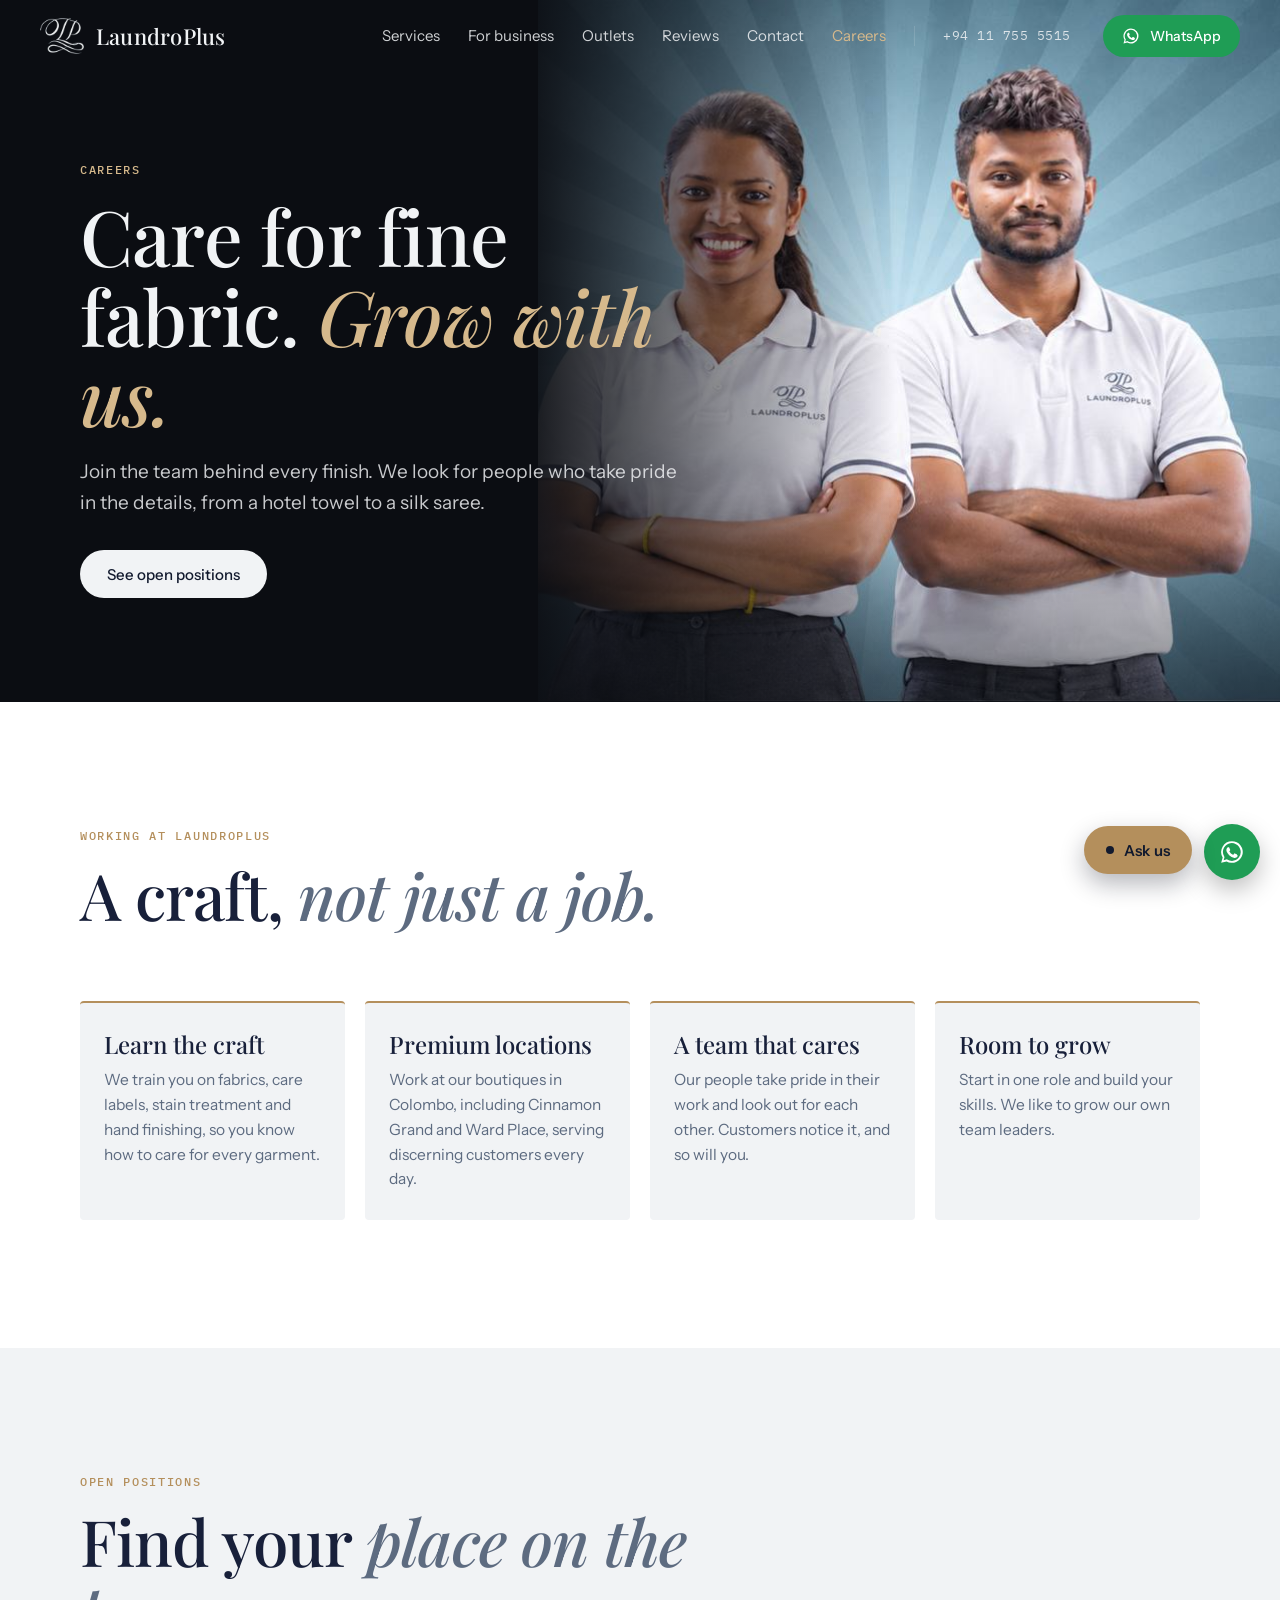
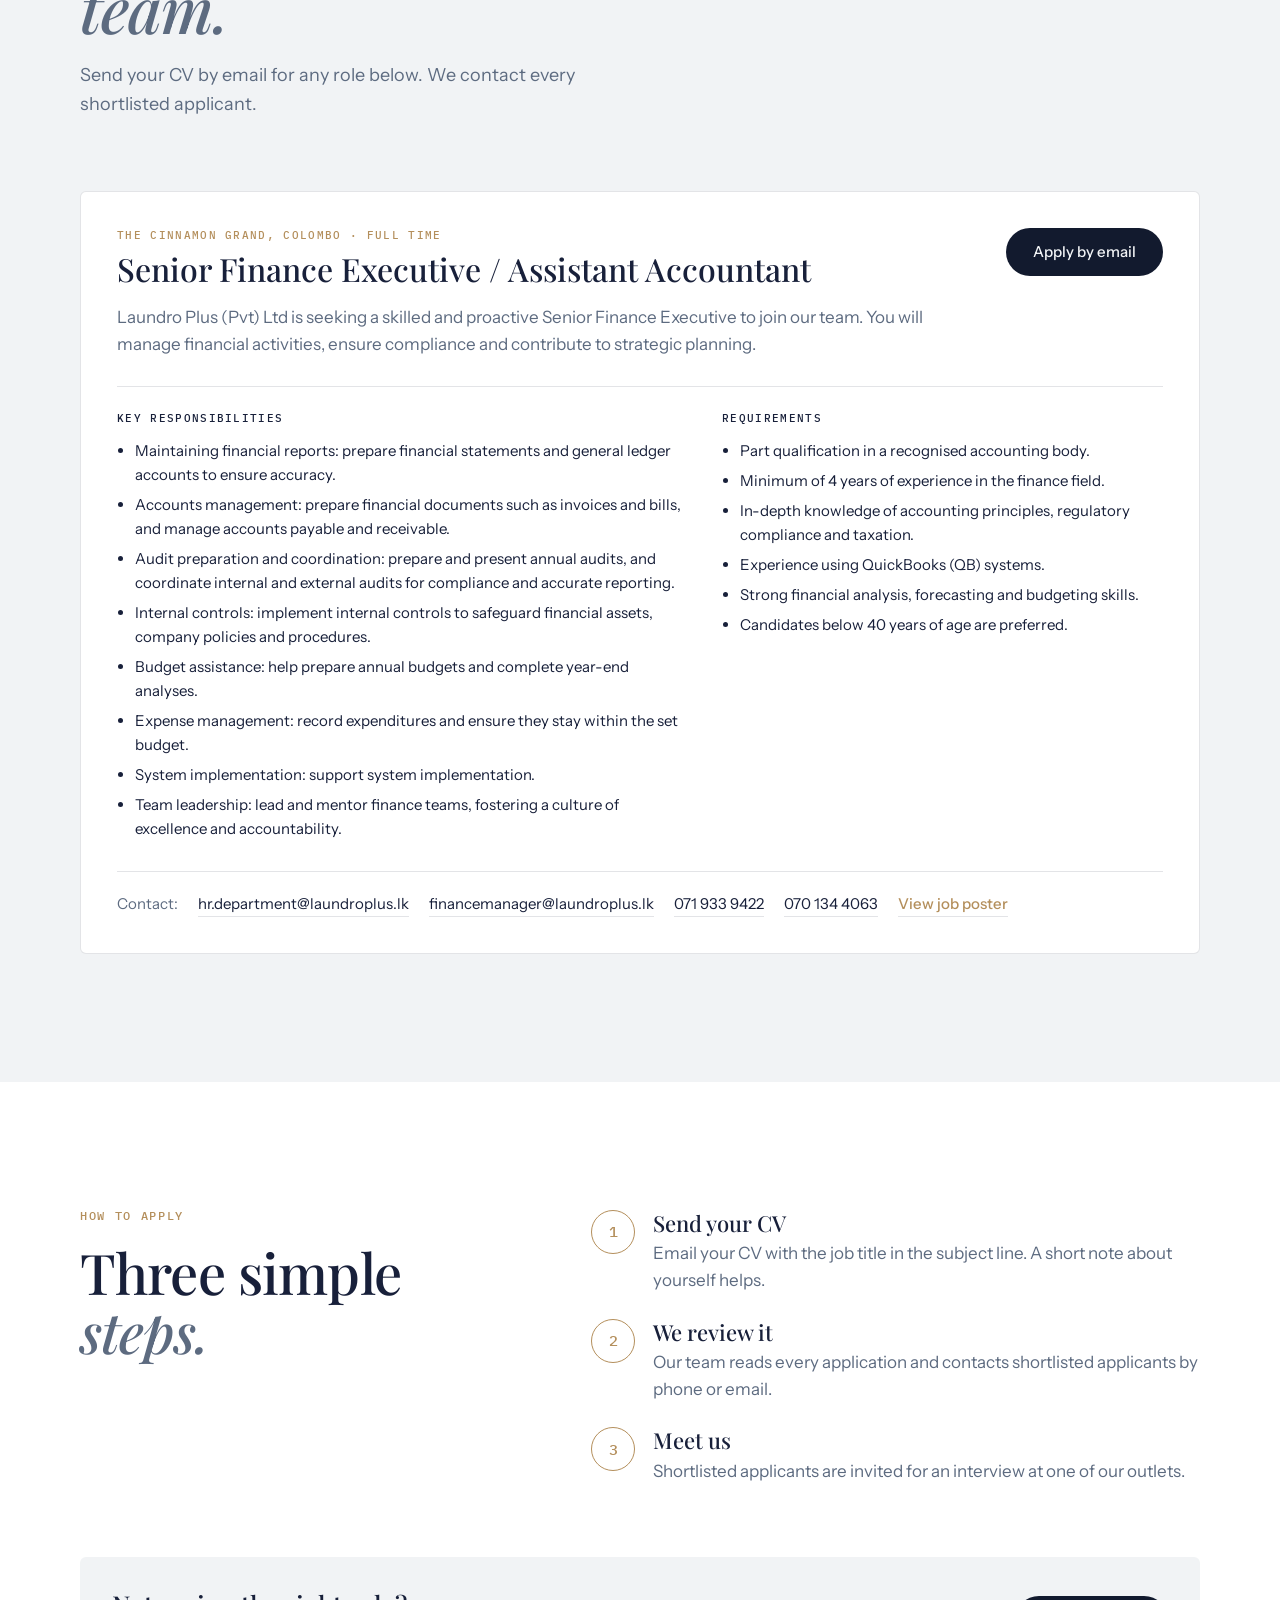
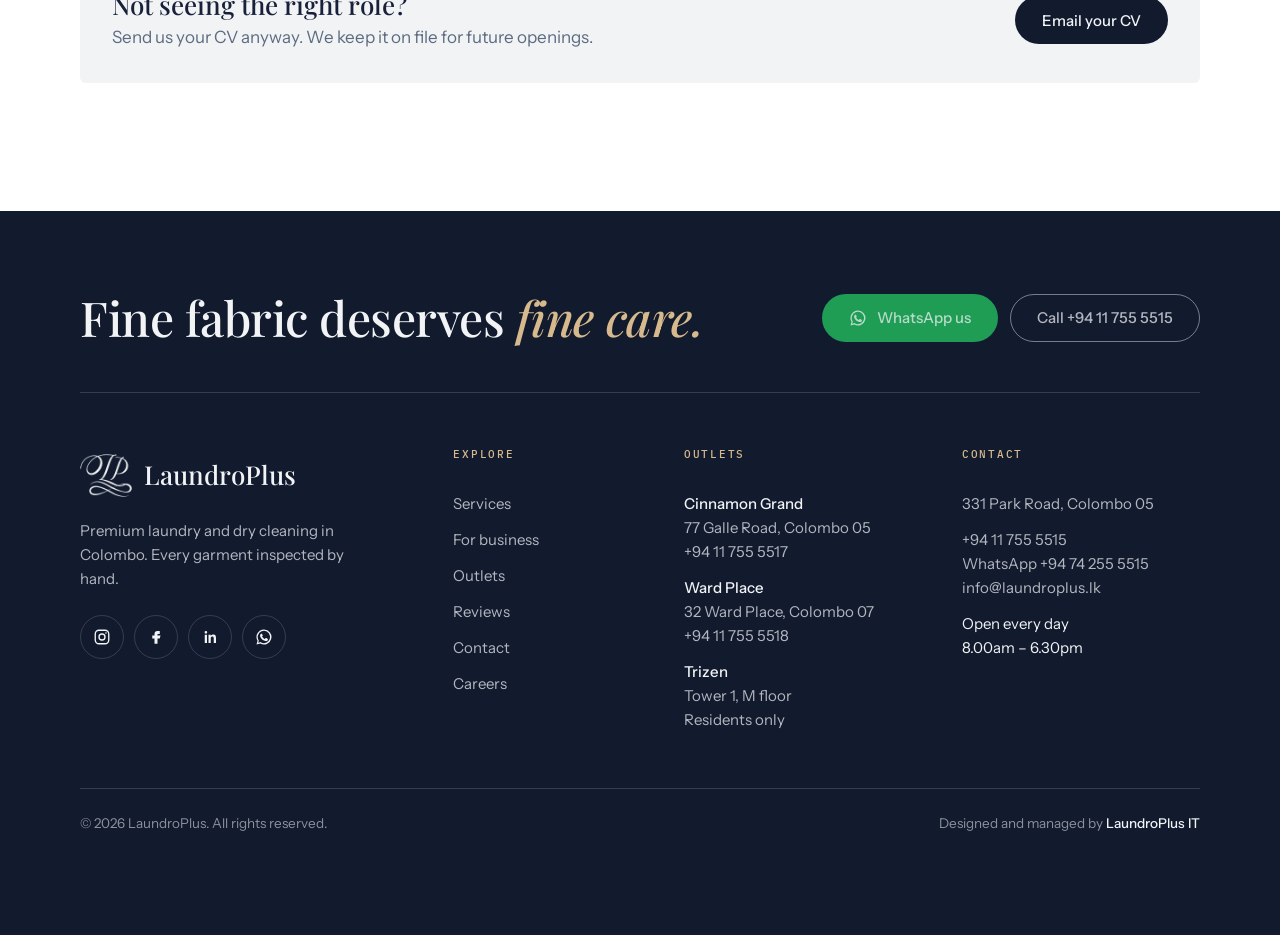
==== careers.html @ 7666abd3 "Note that urgent pressing is handed over at Cinnamon Grand Co-Authored-By: Claude Opus 5.5 <noreply@" ====
<!doctype html>
<html lang="en">
<head>
<meta charset="utf-8">
<meta name="viewport" content="width=device-width, initial-scale=1">
<title>Careers | LaundroPlus Colombo</title>
<meta name="description" content="Work with LaundroPlus, a premium laundry and dry cleaning boutique in Colombo. See open positions and send your CV.">
<meta property="og:title" content="Careers at LaundroPlus">
<meta property="og:description" content="Join the team behind every finish. Open positions at LaundroPlus outlets in Colombo.">
<meta property="og:image" content="img/hero-lion.jpg">
<meta name="theme-color" content="#121a2e">
<link rel="icon" type="image/png" href="img/favicon.png">
<link rel="preconnect" href="https://fonts.googleapis.com">
<link rel="preconnect" href="https://fonts.gstatic.com" crossorigin>
<link href="https://fonts.googleapis.com/css2?family=Playfair+Display:ital,wght@0,400..700;1,400..600&family=Instrument+Sans:wght@400;500;600&family=IBM+Plex+Mono:wght@400;500&display=swap" rel="stylesheet">
<link rel="stylesheet" href="styles.css?v=202610191005">
<script>
  // Set motion flags before first paint so nothing flashes
  (function () {
    var d = document.documentElement;
    var reduce = window.matchMedia('(prefers-reduced-motion: reduce)').matches;
    if (reduce) return;
    d.classList.add('motion');
  })();
</script>
</head>
<body>

<!-- Care-symbol sprite: the visual language of the whole site -->
<svg width="0" height="0" style="position:absolute" aria-hidden="true">
  <defs>
    <symbol id="ic-wash" viewBox="0 0 48 48"><path d="M5 15c4.5-4 9-4 13.5 0s9 4 13.5 0 7.5-4 11 -1" fill="none" pathLength="1"/><path d="M5 15l4.5 23h29L43 14" fill="none" pathLength="1"/></symbol>
    <symbol id="ic-dry" viewBox="0 0 48 48"><circle cx="24" cy="24" r="17" fill="none" pathLength="1"/><text x="24" y="31" text-anchor="middle" font-family="Instrument Sans, sans-serif" font-size="20" font-weight="500" fill="currentColor" stroke="none">P</text></symbol>
    <symbol id="ic-iron" viewBox="0 0 48 48"><path d="M5 35h38c0-10-6-16-17-16H15" fill="none" pathLength="1"/><path d="M15 19c0-4 2-6 6-6h12" fill="none" pathLength="1"/><circle cx="18" cy="28" r="1.6" fill="currentColor" stroke="none"/><circle cx="25" cy="28" r="1.6" fill="currentColor" stroke="none"/><circle cx="32" cy="28" r="1.6" fill="currentColor" stroke="none"/></symbol>
    <symbol id="ic-stain" viewBox="0 0 48 48"><path d="M24 7l19 32H5z" fill="none" pathLength="1"/><path d="M19 32l10-14M25 32l6-9" fill="none" pathLength="1"/></symbol>
    <symbol id="ic-express" viewBox="0 0 48 48"><path d="M5 15c4.5-4 9-4 13.5 0s9 4 13.5 0 7.5-4 11 -1" fill="none" pathLength="1"/><path d="M5 15l4.5 23h29L43 14" fill="none" pathLength="1"/><text x="24" y="33" text-anchor="middle" font-family="IBM Plex Mono, monospace" font-size="11" font-weight="500" fill="currentColor" stroke="none">3H</text></symbol>
    <symbol id="ic-urgent" viewBox="0 0 48 48"><path d="M5 35h38c0-10-6-16-17-16H15" fill="none" pathLength="1"/><path d="M15 19c0-4 2-6 6-6h12" fill="none" pathLength="1"/><path d="M27 23v6" fill="none" pathLength="1"/><circle cx="27" cy="32" r="0.6" fill="none" pathLength="1"/></symbol>
    <symbol id="ic-inspect" viewBox="0 0 48 48"><circle cx="20" cy="20" r="12" fill="none" pathLength="1"/><path d="M29 29l12 12" fill="none" pathLength="1"/><path d="M13 17h14M13 22h14M17 12v16M23 12v16" fill="none" pathLength="1" stroke-width="1" opacity=".55"/></symbol>
    <symbol id="ic-hanger" viewBox="0 0 48 48"><path d="M21 12a3.5 3.5 0 1 1 3.5 3.5V19" fill="none" pathLength="1"/><path d="M24.5 19L6 33h37z" fill="none" pathLength="1"/></symbol>
    <symbol id="ic-wa" viewBox="0 0 24 24"><path fill="currentColor" stroke="none" d="M12 2a10 10 0 0 0-8.6 15.1L2 22l5-1.3A10 10 0 1 0 12 2zm0 18.2c-1.6 0-3.1-.4-4.4-1.2l-.3-.2-3 .8.8-2.9-.2-.3A8.2 8.2 0 1 1 12 20.2zm4.5-6.1c-.2-.1-1.5-.7-1.7-.8-.2-.1-.4-.1-.6.1l-.8 1c-.1.2-.3.2-.5.1a6.7 6.7 0 0 1-3.3-2.9c-.3-.4.3-.4.7-1.3.1-.2 0-.3 0-.4l-.8-1.8c-.2-.5-.4-.4-.6-.4h-.5c-.2 0-.4.1-.7.3-.2.3-.9.9-.9 2.2s.9 2.5 1 2.7c.1.2 1.8 2.8 4.4 3.9 1.6.7 2.3.8 3.1.6.5-.1 1.5-.6 1.7-1.2.2-.6.2-1.1.2-1.2-.1-.1-.3-.2-.5-.3z"/></symbol>
  </defs>
</svg>

<a class="skip" href="#main">Skip to content</a>


<header class="nav" id="top">
  <div class="nav__inner">
    <a class="brand" href="index.html" aria-label="LaundroPlus home">
      <img src="img/logo.png" alt="" width="44" height="44">
      <span>LaundroPlus</span>
    </a>
    <nav class="nav__links" id="menu" aria-label="Main">
      <a href="index.html#services">Services</a>
      <a href="index.html#business">For business</a>
      <a href="index.html#outlets">Outlets</a>
      <a href="index.html#reviews">Reviews</a>
      <a href="index.html#contact">Contact</a>
      <a href="careers.html" aria-current="page">Careers</a>
      <a class="nav__tel" href="tel:+94117555515">+94 11 755 5515</a>
    </nav>
    <a class="btn btn--wa nav__wa" href="https://wa.me/94742555515" target="_blank" rel="noopener">
      <svg width="18" height="18"><use href="#ic-wa"/></svg> WhatsApp
    </a>
    <a class="nav__call" href="tel:+94117555515" aria-label="Call LaundroPlus on +94 11 755 5515">
      <svg width="16" height="16" viewBox="0 0 24 24" aria-hidden="true"><path d="M6.6 10.8a15.2 15.2 0 0 0 6.6 6.6l2.2-2.2a1 1 0 0 1 1-.25 11.4 11.4 0 0 0 3.6.57 1 1 0 0 1 1 1V20a1 1 0 0 1-1 1A17 17 0 0 1 3 4a1 1 0 0 1 1-1h3.5a1 1 0 0 1 1 1c0 1.25.2 2.45.57 3.6a1 1 0 0 1-.25 1z" fill="currentColor"/></svg>
      <span>Call</span>
    </a>
    <button class="nav__toggle" aria-expanded="false" aria-controls="menu" aria-label="Open menu"><span></span><span></span></button>
  </div>
</header>

<main id="main">

  <!-- CAREERS HERO -->
  <section class="page-hero" aria-labelledby="careers-title">
    <picture class="page-hero__img"><source media="(max-width:760px)" srcset="img/banner-one-sm.jpg"><img src="img/banner-one.jpg" alt="Two members of the LaundroPlus team in uniform"></picture>
    <div class="page-hero__content wrap">
      <p class="eyebrow">Careers</p>
      <h1 id="careers-title">Care for fine fabric. <em>Grow with us.</em></h1>
      <p class="page-hero__lede">Join the team behind every finish. We look for people who take pride in the details, from a hotel towel to a silk saree.</p>
      <a class="btn btn--light" href="#openings">See open positions</a>
    </div>
  </section>

  <!-- WHY WORK HERE -->
  <section class="section perks" aria-labelledby="perks-title">
    <div class="wrap">
      <header class="section__head">
        <p class="eyebrow eyebrow--dark">Working at LaundroPlus</p>
        <h2 id="perks-title">A craft, <em>not just a job.</em></h2>
      </header>
      <div class="perks__grid">
        <article class="perk"><h3>Learn the craft</h3><p>We train you on fabrics, care labels, stain treatment and hand finishing, so you know how to care for every garment.</p></article>
        <article class="perk"><h3>Premium locations</h3><p>Work at our boutiques in Colombo, including Cinnamon Grand and Ward Place, serving discerning customers every day.</p></article>
        <article class="perk"><h3>A team that cares</h3><p>Our people take pride in their work and look out for each other. Customers notice it, and so will you.</p></article>
        <article class="perk"><h3>Room to grow</h3><p>Start in one role and build your skills. We like to grow our own team leaders.</p></article>
      </div>
    </div>
  </section>

  <!-- OPEN POSITIONS: edit the JOBS list near the bottom of this file -->
  <section class="section openings" id="openings" aria-labelledby="openings-title">
    <div class="wrap">
      <header class="section__head">
        <p class="eyebrow eyebrow--dark">Open positions</p>
        <h2 id="openings-title">Find your <em>place on the team.</em></h2>
        <p class="section__lede">Send your CV by email for any role below. We contact every shortlisted applicant.</p>
      </header>
      <div class="jobs" id="jobs"></div>
      <p class="jobs__empty" id="jobs-empty" hidden>There are no open positions right now. Send us your CV and we will contact you when a role opens.</p>
    </div>
  </section>

  <!-- HOW TO APPLY -->
  <section class="section apply" aria-labelledby="apply-title">
    <div class="wrap apply__grid">
      <div>
        <p class="eyebrow eyebrow--dark">How to apply</p>
        <h2 id="apply-title">Three simple <em>steps.</em></h2>
      </div>
      <ol class="apply-steps">
        <li><span class="apply-steps__n">1</span><div><h3>Send your CV</h3><p>Email your CV with the job title in the subject line. A short note about yourself helps.</p></div></li>
        <li><span class="apply-steps__n">2</span><div><h3>We review it</h3><p>Our team reads every application and contacts shortlisted applicants by phone or email.</p></div></li>
        <li><span class="apply-steps__n">3</span><div><h3>Meet us</h3><p>Shortlisted applicants are invited for an interview at one of our outlets.</p></div></li>
      </ol>
    </div>
    <div class="wrap">
      <div class="apply__cta">
        <div>
          <h3>Not seeing the right role?</h3>
          <p>Send us your CV anyway. We keep it on file for future openings.</p>
        </div>
        <a class="btn btn--dark" id="general-apply" href="mailto:hr.department@laundroplus.lk">Email your CV</a>
      </div>
    </div>
  </section>
</main>


<footer class="footer">
  <div class="wrap">
    <div class="footer__top">
      <p class="footer__line">Fine fabric deserves <em>fine care.</em></p>
      <div class="footer__cta">
        <a class="btn btn--wa" href="https://wa.me/94742555515" target="_blank" rel="noopener"><svg width="18" height="18" aria-hidden="true"><use href="#ic-wa"/></svg> WhatsApp us</a>
        <a class="btn btn--ghost" href="tel:+94117555515">Call +94 11 755 5515</a>
      </div>
    </div>

    <div class="footer__grid">
      <div class="footer__brand">
        <a class="footer__logo" href="index.html" aria-label="LaundroPlus home">
          <img src="img/logo.png" alt="" width="52" height="52"><span>LaundroPlus</span>
        </a>
        <p>Premium laundry and dry cleaning in Colombo. Every garment inspected by hand.</p>
        <div class="footer__social">
          <a href="https://www.instagram.com/laundropluslaundry/" target="_blank" rel="noopener" aria-label="LaundroPlus on Instagram">
            <svg viewBox="0 0 24 24" width="18" height="18" aria-hidden="true"><rect x="3" y="3" width="18" height="18" rx="5" fill="none" stroke="currentColor" stroke-width="1.8"/><circle cx="12" cy="12" r="4" fill="none" stroke="currentColor" stroke-width="1.8"/><circle cx="17.3" cy="6.7" r="1.1" fill="currentColor"/></svg>
          </a>
          <a href="https://web.facebook.com/people/Laundro-Plus-Laundry/61561890026233/" target="_blank" rel="noopener" aria-label="LaundroPlus on Facebook">
            <svg viewBox="0 0 24 24" width="18" height="18" aria-hidden="true"><path d="M14 8h3V4h-3a4 4 0 0 0-4 4v2H7v4h3v7h4v-7h3l1-4h-4V8z" fill="currentColor"/></svg>
          </a>
          <a href="https://www.linkedin.com/company/laundro-plus-laundry" target="_blank" rel="noopener" aria-label="LaundroPlus on LinkedIn">
            <svg viewBox="0 0 24 24" width="18" height="18" aria-hidden="true"><path d="M5 9h3v11H5zM6.5 4a1.75 1.75 0 1 1 0 3.5 1.75 1.75 0 0 1 0-3.5zM10 9h3v1.6c.5-.9 1.7-1.8 3.4-1.8 3.2 0 3.6 2.1 3.6 4.8V20h-3v-5.6c0-1.4 0-3-1.9-3s-2.1 1.4-2.1 2.9V20h-3z" fill="currentColor"/></svg>
          </a>
          <a href="https://wa.me/94742555515" target="_blank" rel="noopener" aria-label="LaundroPlus on WhatsApp">
            <svg width="18" height="18" aria-hidden="true"><use href="#ic-wa"/></svg>
          </a>
        </div>
      </div>

      <nav class="footer__col" aria-label="Footer">
        <p class="footer__head">Explore</p>
        <a href="index.html#services">Services</a>
        <a href="index.html#business">For business</a>
        <a href="index.html#outlets">Outlets</a>
        <a href="index.html#reviews">Reviews</a>
        <a href="index.html#contact">Contact</a>
        <a href="careers.html">Careers</a>
      </nav>

      <div class="footer__col">
        <p class="footer__head">Outlets</p>
        <p><strong>Cinnamon Grand</strong><br>77 Galle Road, Colombo 05<br><a href="tel:+94117555517">+94 11 755 5517</a></p>
        <p><strong>Ward Place</strong><br>32 Ward Place, Colombo 07<br><a href="tel:+94117555518">+94 11 755 5518</a></p>
        <p><strong>Trizen</strong><br>Tower 1, M floor<br>Residents only</p>
      </div>

      <div class="footer__col">
        <p class="footer__head">Contact</p>
        <p>331 Park Road, Colombo 05</p>
        <p><a href="tel:+94117555515">+94 11 755 5515</a><br><a href="https://wa.me/94742555515" target="_blank" rel="noopener">WhatsApp +94 74 255 5515</a><br><a href="mailto:info@laundroplus.lk">info@laundroplus.lk</a></p>
        <p class="footer__hours">Open every day<br>8.00am – 6.30pm</p>
      </div>
    </div>

    <div class="footer__base">
      <p>© <span id="year">2026</span> LaundroPlus. All rights reserved.</p>
      <p>Designed and managed by <strong>LaundroPlus IT</strong></p>
    </div>
  </div>
</footer>

<a class="fab" href="https://wa.me/94742555515" target="_blank" rel="noopener" aria-label="Chat on WhatsApp"><svg width="26" height="26"><use href="#ic-wa"/></svg></a>

<script>
  // ===== EDIT YOUR JOBS HERE =====
  // Email that receives general CVs (the "Email your CV" button):
  const CAREERS_EMAIL = 'hr.department@laundroplus.lk';

  // One block per job, from { to },  Delete a whole block to remove a job; copy a block to add one.
  // Optional per job: email (where applications go), cc (a second email), phones, poster (image in the img folder).
  // Add the line  example: true,  to show a yellow "Example" label while you are drafting.
  // If the list is empty, the page shows "There are no open positions right now".
  const JOBS = [
    {
      title: 'Senior Finance Executive / Assistant Accountant',
      outlet: 'The Cinnamon Grand, Colombo',
      type: 'Full time',
      summary: 'Laundro Plus (Pvt) Ltd is seeking a skilled and proactive Senior Finance Executive to join our team. You will manage financial activities, ensure compliance and contribute to strategic planning.',
      responsibilities: [
        'Maintaining financial reports: prepare financial statements and general ledger accounts to ensure accuracy.',
        'Accounts management: prepare financial documents such as invoices and bills, and manage accounts payable and receivable.',
        'Audit preparation and coordination: prepare and present annual audits, and coordinate internal and external audits for compliance and accurate reporting.',
        'Internal controls: implement internal controls to safeguard financial assets, company policies and procedures.',
        'Budget assistance: help prepare annual budgets and complete year-end analyses.',
        'Expense management: record expenditures and ensure they stay within the set budget.',
        'System implementation: support system implementation.',
        'Team leadership: lead and mentor finance teams, fostering a culture of excellence and accountability.',
      ],
      needs: [
        'Part qualification in a recognised accounting body.',
        'Minimum of 4 years of experience in the finance field.',
        'In-depth knowledge of accounting principles, regulatory compliance and taxation.',
        'Experience using QuickBooks (QB) systems.',
        'Strong financial analysis, forecasting and budgeting skills.',
        'Candidates below 40 years of age are preferred.',
      ],
      email: 'hr.department@laundroplus.lk',
      cc: 'financemanager@laundroplus.lk',
      phones: ['071 933 9422', '070 134 4063'],
      poster: 'img/job-senior-finance-executive.jpg',
    },
  ];
  // ===== END OF JOB LIST =====

  (() => {
    const list = document.getElementById('jobs');
    const mail = (to, subject, body, cc) =>
      `mailto:${to}?${cc ? `cc=${encodeURIComponent(cc)}&` : ''}subject=${encodeURIComponent(subject)}&body=${encodeURIComponent(body)}`;
    const body = (title) => `Hello LaundroPlus,\n\nI would like to apply for ${title}. My CV is attached.\n\nName:\nPhone:\n\nThank you.`;
    const tel = (n) => `tel:+94${n.replace(/\D/g, '').replace(/^0/, '')}`;
    const addList = (parent, heading, items) => {
      if (!items || !items.length) return;
      const box = document.createElement('div');
      box.className = 'job__list';
      const h = document.createElement('h4');
      h.textContent = heading;
      const ul = document.createElement('ul');
      for (const t of items) { const li = document.createElement('li'); li.textContent = t; ul.appendChild(li); }
      box.append(h, ul);
      parent.appendChild(box);
    };

    if (!JOBS.length) document.getElementById('jobs-empty').hidden = false;
    for (const job of JOBS) {
      const to = job.email || CAREERS_EMAIL;
      const el = document.createElement('article');
      el.className = 'job';
      el.innerHTML = `
        <div class="job__head">
          <div>
            <p class="job__meta"></p>
            <h3></h3>
          </div>
          <a class="btn btn--dark job__apply">Apply by email</a>
        </div>
        <p class="job__summary"></p>
        <div class="job__lists"></div>
        <div class="job__contact"></div>`;
      el.querySelector('h3').textContent = job.title;
      el.querySelector('.job__meta').textContent = `${job.outlet} · ${job.type}`;
      el.querySelector('.job__summary').textContent = job.summary;
      const lists = el.querySelector('.job__lists');
      addList(lists, 'Key responsibilities', job.responsibilities);
      addList(lists, 'Requirements', job.needs);

      const apply = el.querySelector('.job__apply');
      apply.href = mail(to, `Application: ${job.title}`, body(job.title), job.cc);
      apply.setAttribute('aria-label', `Apply by email for ${job.title}`);

      // Contact line: emails, phone numbers and the original poster
      const contact = el.querySelector('.job__contact');
      const parts = [];
      for (const e of [to, job.cc].filter(Boolean)) {
        const a = document.createElement('a'); a.href = `mailto:${e}`; a.textContent = e; parts.push(a);
      }
      for (const p of job.phones || []) {
        const a = document.createElement('a'); a.href = tel(p); a.textContent = p; parts.push(a);
      }
      if (job.poster) {
        const a = document.createElement('a'); a.href = job.poster; a.target = '_blank'; a.rel = 'noopener';
        a.textContent = 'View job poster'; a.className = 'job__poster'; parts.push(a);
      }
      if (parts.length) {
        const label = document.createElement('span'); label.textContent = 'Contact:';
        contact.append(label, ...parts);
      } else {
        contact.remove();
      }

      if (job.example) {
        const tag = document.createElement('span');
        tag.className = 'job__example';
        tag.textContent = 'Example: edit before publishing';
        el.prepend(tag);
      }
      list.appendChild(el);
    }
    document.getElementById('general-apply').href = mail(CAREERS_EMAIL, 'CV for future openings', body('a future role'));
  })();
</script>

<script src="script.js?v=202610191005"></script>
<!-- Font switcher: loads only when previewing on this computer, never on the live website -->
<script>if (location.hostname === 'localhost') { var s = document.createElement('script'); s.src = 'font-switcher.js'; document.body.appendChild(s); }</script>
<script src="chat.js?v=202610181634" data-endpoint="https://laundroplus-agent.laundroplus-agent.workers.dev/chat"></script>
</body>
</html>
---- styles.css ----
/* LaundroPlus: couture dry-cleaner identity
   Palette: midnight silk, cool linen, steam grey, hanger brass */
:root {
  --midnight: #121a2e;
  --midnight-2: #1c2742;
  --ink: #18203a;
  --linen: #f1f3f5;
  --white: #ffffff;
  --steam: #8b9cb0;
  --steam-dk: #5d6b80;
  --brass: #b48f5c;
  --brass-lt: #d6b98c;
  --line: rgba(24, 32, 58, .12);
  --line-lt: rgba(241, 243, 245, .16);
  --wa: #1f9d55;

  --display: "Playfair Display", Georgia, serif;
  --body: "Instrument Sans", system-ui, sans-serif;
  --mono: "IBM Plex Mono", ui-monospace, monospace;

  --wrap: 1200px;
  --gut: clamp(16px, 4vw, 40px);
  --sec: clamp(72px, 10vw, 128px);
  --ease: cubic-bezier(.2, .7, .2, 1);
}

*, *::before, *::after { box-sizing: border-box; }
html { overflow-x: clip; scroll-behavior: smooth; scroll-padding-top: 72px; }
body {
  margin: 0;
  background: var(--linen);
  color: var(--ink);
  font: 400 17px/1.6 var(--body);
  -webkit-font-smoothing: antialiased;
  overflow-x: hidden;
}
img { display: block; max-width: 100%; }
a { color: inherit; }
h1, h2, h3 { margin: 0; font-weight: 500; }
p { margin: 0; }
em { font-style: italic; }

.wrap { width: 100%; max-width: var(--wrap); margin: 0 auto; padding: 0 var(--gut); }
.section { padding: var(--sec) 0; }
.mono { font-family: var(--mono); font-size: 12px; letter-spacing: .08em; text-transform: uppercase; }
.sr-only { position: absolute; width: 1px; height: 1px; overflow: hidden; clip: rect(0 0 0 0); white-space: nowrap; }
.skip { position: absolute; left: 16px; top: -60px; z-index: 100; background: var(--white); padding: 10px 16px; border-radius: 6px; }
.skip:focus { top: 16px; }
:focus-visible { outline: 2px solid var(--brass); outline-offset: 3px; }

.eyebrow {
  font: 500 12px/1 var(--mono);
  letter-spacing: .14em;
  text-transform: uppercase;
  color: var(--brass-lt);
  margin-bottom: 20px;
}
.eyebrow--dark { color: var(--brass); }

/* ---------- Buttons ---------- */
.btn {
  display: inline-flex; align-items: center; justify-content: center; gap: 10px;
  min-height: 48px; padding: 0 26px;
  border-radius: 999px; border: 1px solid transparent;
  font: 500 15px/1 var(--body); text-decoration: none; cursor: pointer;
  transition: background .25s var(--ease), color .25s var(--ease), border-color .25s var(--ease), transform .25s var(--ease);
}
.btn:hover { transform: translateY(-1px); }
.btn--light { background: var(--linen); color: var(--midnight); }
.btn--light:hover { background: var(--white); }
.btn--ghost { border-color: rgba(241, 243, 245, .45); color: var(--linen); }
.btn--ghost:hover { border-color: var(--linen); background: rgba(241, 243, 245, .08); }
.btn--dark { background: var(--midnight); color: var(--linen); }
.btn--dark:hover { background: var(--midnight-2); }
.btn--wa { background: var(--wa); color: #fff; }
.btn--wa:hover { background: #188547; }
.btn--block { width: 100%; }

/* ---------- Nav ---------- */
.nav {
  position: fixed; inset: 0 0 auto; z-index: 50;
  color: var(--linen);
  transition: background .35s var(--ease), box-shadow .35s var(--ease);
}
.nav.is-solid { background: rgba(18, 26, 46, .94); backdrop-filter: blur(10px); box-shadow: 0 1px 0 var(--line-lt); }
.nav__inner {
  max-width: 1360px; margin: 0 auto; padding: 14px var(--gut);
  display: flex; align-items: center; gap: 32px;
}
.brand { display: flex; align-items: center; gap: 12px; text-decoration: none; }
.brand img { width: 44px; height: 44px; object-fit: contain; }
.brand span { font: 500 22px/1 var(--display); letter-spacing: .01em; }
.nav__links { display: flex; align-items: center; gap: 28px; margin-left: auto; }
.nav__links a { text-decoration: none; font-size: 15px; opacity: .85; transition: opacity .2s; }
.nav__links a { white-space: nowrap; }
@media (max-width: 1180px) { .nav__links { gap: 20px; } }
.nav__links a:hover { opacity: 1; }
.nav__tel { font-family: var(--mono); font-size: 13px !important; letter-spacing: .04em; padding-left: 28px; border-left: 1px solid var(--line-lt); }
.nav__wa { min-height: 42px; padding: 0 18px; font-size: 14px; }
.nav__toggle { display: none; }
.nav__call { display: none; }

/* ---------- Hero ---------- */
.hero {
  position: relative; min-height: 100svh; min-height: 100vh;
  display: flex; align-items: center;
  background: #0b0d12; color: var(--linen); overflow: hidden;
}
@supports (min-height: 100svh) { .hero { min-height: 100svh; } }
.hero__slides, .hero__slides picture { position: absolute; inset: 0; }
.hero__slides picture { opacity: 0; transition: opacity 1.6s ease; }
.hero__slides picture.is-active { opacity: 1; }
.hero__slides img { width: 100%; height: 100%; object-fit: cover; object-position: right center; transform: scale(1.03); transition: transform 10s ease-out; }
/* The lion photo is mirrored; aligning it left puts the lion on the right, clear of the headline */
.hero__slide--lion img { object-position: left center; }
.hero__slides .is-active img { transform: scale(1); }
.hero::after {
  content: ""; position: absolute; inset: 0; pointer-events: none;
  background: linear-gradient(180deg, rgba(11, 13, 18, .7) 0%, rgba(11, 13, 18, 0) 22%),
              linear-gradient(90deg, rgba(11, 13, 18, .9) 0%, rgba(11, 13, 18, .62) 42%, rgba(11, 13, 18, 0) 78%),
              linear-gradient(0deg, rgba(11, 13, 18, .55), transparent 35%);
}
.hero__content { position: relative; z-index: 2; padding-top: 120px; padding-bottom: 120px; }
.hero h1 {
  font-family: var(--display);
  font-size: clamp(42px, 6.4vw, 92px);
  line-height: 1.02; letter-spacing: -.01em;
  max-width: 7.4em; /* keeps the headline on three lines, clear of the photo's subject */
}
.hero h1 em { color: var(--brass-lt); }
.hero__lede { max-width: 36ch; margin-top: 28px; font-size: clamp(17px, 1.6vw, 20px); color: rgba(241, 243, 245, .82); }
.hero__cta { display: flex; flex-wrap: wrap; gap: 12px; margin-top: 40px; }

/* Signature: boutique hang tag */
.tag {
  position: absolute; z-index: 3; right: clamp(32px, 7vw, 120px); bottom: clamp(40px, 9vh, 104px);
  width: 252px; rotate: -2deg; transform-origin: 50% -150px;
}
.tag__string { position: absolute; left: 50%; bottom: calc(100% - 22px); width: 40px; height: 160px; margin-left: -20px; overflow: visible; }
.tag__string path { fill: none; stroke: #d9c6a5; stroke-width: 1.6; stroke-linecap: round; }
.tag__card {
  position: relative; padding: 46px 26px 20px;
  background:
    radial-gradient(120% 80% at 30% 0%, rgba(255, 255, 255, .7), transparent 60%),
    repeating-linear-gradient(0deg, rgba(24, 32, 58, .018) 0 1px, transparent 1px 3px),
    #e9edf1;
  color: var(--ink);
  clip-path: polygon(22% 0, 78% 0, 100% 9%, 100% 100%, 0 100%, 0 9%);
  filter: drop-shadow(0 22px 34px rgba(0, 0, 0, .5));
}
.tag__eyelet {
  position: absolute; left: 50%; top: 14px; width: 18px; height: 18px; margin-left: -9px; border-radius: 50%;
  background: #0b0d12;
  box-shadow: 0 0 0 3px var(--brass), 0 0 0 4px rgba(0, 0, 0, .25), inset 0 1px 2px rgba(0, 0, 0, .6);
}
.tag__logo { width: 54px; height: 54px; margin: 0 auto 6px; object-fit: contain; filter: brightness(0); opacity: .82; }
.tag__eyebrow {
  text-align: center; font: 500 10px/1 var(--mono); letter-spacing: .18em; text-transform: uppercase; color: var(--brass);
  padding-bottom: 16px; margin-bottom: 4px; border-bottom: 1px solid var(--line);
}
.tag__list { list-style: none; margin: 0; padding: 0; }
.tag__list li { display: flex; align-items: center; gap: 14px; padding: 12px 0; border-bottom: 1px solid var(--line); }
.tag__list svg { flex: none; width: 30px; height: 30px; stroke: var(--midnight); stroke-width: 2; stroke-linecap: round; color: var(--midnight); }
.tag__list span { font: 500 17px/1.2 var(--display); }
.tag__list em { color: var(--brass); }
.tag__foot {
  margin-top: 16px; padding-top: 12px; border-top: 1px dashed rgba(24, 32, 58, .3);
  text-align: center; font: 400 9.5px/1 var(--mono); letter-spacing: .16em; text-transform: uppercase; color: var(--steam-dk);
}
@media (max-width: 1000px), (max-height: 640px) { .tag { display: none; } }

/* ---------- Process: timeline ---------- */
.rail { background: var(--white); color: var(--ink); padding: var(--sec) 0; border-bottom: 1px solid var(--line); }
.rail__head { display: grid; grid-template-columns: 1.3fr 1fr; gap: 24px 64px; align-items: end; margin-bottom: clamp(48px, 6vw, 80px); }
.rail__head .eyebrow { grid-column: 1 / -1; margin-bottom: 0; }
.rail__head h2 { font: 500 clamp(34px, 5vw, 64px)/1.06 var(--display); letter-spacing: -.015em; }
.rail__head h2 em { color: var(--steam-dk); }
.rail__lede { font-size: 18px; color: var(--steam-dk); max-width: 34ch; }

.rail__list { --node: 64px; list-style: none; margin: 0; padding: 0; display: grid; grid-template-columns: repeat(4, 1fr); gap: 32px; }
.step { position: relative; }
/* Brass line from this step's marker to the next one */
.step:not(:last-child)::after {
  content: ""; position: absolute; top: calc(var(--node) / 2); left: calc(var(--node) + 12px); right: -20px;
  height: 1px; background: var(--brass); transform-origin: left center;
}
.step__node {
  position: relative; z-index: 1; display: grid; place-items: center;
  width: var(--node); height: var(--node); border-radius: 50%;
  border: 1px solid var(--brass); background: var(--white);
}
.step__ic { width: 30px; height: 30px; stroke: var(--midnight); stroke-width: 2; stroke-linecap: round; stroke-linejoin: round; color: var(--midnight); }
.step__body { padding-top: 28px; }
.step__num { font: 500 11px/1 var(--mono); letter-spacing: .16em; text-transform: uppercase; color: var(--brass); margin-bottom: 12px; }
.step h3 { font: 500 30px/1.1 var(--display); margin-bottom: 10px; }
.step p:last-child { font-size: 16px; line-height: 1.6; color: var(--steam-dk); max-width: 30ch; }

/* Steps appear in order; the connecting lines draw across */
.rail__list.is-armed .step__node, .rail__list.is-armed .step__body { opacity: 0; transform: translateY(12px); }
.rail__list.is-armed .step::after { transform: scaleX(0); }
.rail__list.is-in .step__node, .rail__list.is-in .step__body { opacity: 1; transform: none; transition: opacity .8s var(--ease) var(--d, 0s), transform .8s var(--ease) var(--d, 0s); }
.rail__list.is-in .step::after { transform: scaleX(1); transition: transform 1s var(--ease) calc(var(--d, 0s) + .3s); }
.step:nth-child(2) { --d: .15s; }
.step:nth-child(3) { --d: .3s; }
.step:nth-child(4) { --d: .45s; }

/* Tablet: two by two, lines only within a row */
@media (max-width: 1080px) {
  .rail__list { grid-template-columns: repeat(2, 1fr); row-gap: 48px; }
  .step:nth-child(2)::after { display: none; }
}
/* Phone: vertical timeline with the line running down the left */
@media (max-width: 640px) {
  .rail__head { grid-template-columns: 1fr; }
  .rail__list { --node: 52px; grid-template-columns: 1fr; gap: 0; }
  .step { display: grid; grid-template-columns: var(--node) 1fr; column-gap: 18px; padding-bottom: 36px; }
  .step:last-child { padding-bottom: 0; }
  .step:not(:last-child)::after, .step:nth-child(2)::after {
    display: block; top: calc(var(--node) + 8px); bottom: 8px; left: calc(var(--node) / 2); right: auto;
    width: 1px; height: auto; transform-origin: top center;
  }
  .rail__list.is-armed .step::after { transform: scaleY(0); }
  .rail__list.is-in .step::after { transform: scaleY(1); }
  .step__ic { width: 26px; height: 26px; }
  .step__body { padding-top: 4px; }
  .step__num { margin-bottom: 8px; }
  .step h3 { font-size: 26px; }
}

/* ---------- Section heads ---------- */
.section__head { max-width: 720px; margin-bottom: clamp(40px, 6vw, 72px); }
.section h2, .team h2 {
  font-family: var(--display);
  font-size: clamp(36px, 5vw, 64px); line-height: 1.04; letter-spacing: -.015em;
}
.section h2 em { color: var(--steam-dk); }
.section__lede { margin-top: 20px; font-size: 18px; color: var(--steam-dk); max-width: 46ch; }
.section__head--light h2 em { color: var(--brass-lt); }
.section__head--light .section__lede { color: rgba(241, 243, 245, .7); }

/* ---------- Services ---------- */
.services__grid {
  display: grid; grid-template-columns: repeat(3, 1fr);
  border-top: 1px solid var(--line); border-left: 1px solid var(--line);
}
.svc {
  padding: clamp(28px, 3vw, 44px);
  border-right: 1px solid var(--line); border-bottom: 1px solid var(--line);
  background: var(--linen);
  transition: background .35s var(--ease);
}
.svc:hover { background: var(--white); }
.svc__ic {
  width: 56px; height: 56px; margin-bottom: 36px;
  stroke: var(--midnight); stroke-width: 1.8; stroke-linecap: round; stroke-linejoin: round; color: var(--midnight);
  transition: transform .45s var(--ease);
}
.svc:hover .svc__ic { transform: translateY(-4px); }
.svc h3 { font: 500 26px/1.15 var(--display); margin-bottom: 12px; }
.svc p { color: var(--steam-dk); font-size: 16px; }
.svc--accent .svc__ic { stroke: var(--brass); color: var(--brass); }

/* ---------- Team ---------- */
.team { position: relative; background: #233040; color: var(--linen); overflow: hidden; }
.team picture img { width: 100%; height: clamp(420px, 52vw, 680px); object-fit: cover; object-position: center 30%; }
.team::after { content: ""; position: absolute; inset: 0; background: linear-gradient(0deg, rgba(18, 26, 46, .95) 8%, rgba(18, 26, 46, .5) 32%, rgba(18, 26, 46, 0) 60%); pointer-events: none; }
.team__copy { position: absolute; z-index: 2; left: 0; right: 0; bottom: clamp(32px, 5vw, 64px); display: flex; justify-content: space-between; align-items: end; gap: 40px; }
.team__copy p { max-width: 40ch; color: rgba(241, 243, 245, .82); }

/* ---------- Business ---------- */
.business { background: var(--white); }
.business__grid { display: grid; grid-template-columns: 1fr 1fr; gap: clamp(40px, 6vw, 96px); align-items: center; }
.business__img { position: relative; }
.business__img img { width: 100%; aspect-ratio: 4 / 5; object-fit: cover; border-radius: 2px; }
.business__img::after { content: ""; position: absolute; inset: 16px -16px -16px 16px; border: 1px solid var(--brass); z-index: -1; }
.business__img { z-index: 0; }
.sectors { margin: 36px 0 40px; }
.sectors div { padding: 18px 0; border-top: 1px solid var(--line); display: grid; grid-template-columns: 140px 1fr; gap: 20px; }
.sectors div:last-child { border-bottom: 1px solid var(--line); }
.sectors dt { font: italic 500 20px/1.3 var(--display); }
.sectors dd { margin: 0; color: var(--steam-dk); font-size: 16px; }

/* ---------- Outlets (garment tickets) ---------- */
.outlets { background: var(--midnight) url("img/bg2.jpg") center / cover; color: var(--linen); position: relative; }
.outlets::before { content: ""; position: absolute; inset: 0; background: rgba(14, 20, 36, .72); }
.outlets .wrap { position: relative; }
.outlets__grid { display: grid; grid-template-columns: repeat(3, 1fr); gap: 24px; }
.ticket {
  position: relative; display: flex; flex-direction: column;
  background: var(--linen); color: var(--ink);
  padding: 28px 28px 24px; border-radius: 4px;
  -webkit-mask: radial-gradient(circle 10px at 0 70px, transparent 98%, #000) , radial-gradient(circle 10px at 100% 70px, transparent 98%, #000);
  -webkit-mask-composite: source-in; mask-composite: intersect;
  transition: transform .35s var(--ease);
}
.ticket:hover { transform: translateY(-4px); }
.ticket__top { height: 20px; box-sizing: content-box; display: flex; justify-content: space-between; align-items: center; color: var(--steam-dk); padding-bottom: 22px; margin-bottom: 22px; border-bottom: 1px dashed rgba(24, 32, 58, .25); }
.ticket__hole { width: 14px; height: 14px; border-radius: 50%; background: var(--midnight); box-shadow: inset 0 0 0 3px var(--steam); }
.ticket h3 { font: 500 30px/1.1 var(--display); margin-bottom: 6px; }
.ticket > p { color: var(--steam-dk); }
.ticket__meta { margin: 24px 0; display: grid; gap: 10px; }
.ticket__meta div { display: flex; justify-content: space-between; gap: 16px; font-size: 15px; }
.ticket__meta dt { font: 500 11px/1.9 var(--mono); letter-spacing: .1em; text-transform: uppercase; color: var(--steam-dk); }
.ticket__meta dd { margin: 0; text-align: right; }
.ticket__meta a { text-decoration: none; font-weight: 500; }
.ticket__link { margin-top: auto; font-weight: 500; font-size: 15px; text-decoration: none; color: var(--midnight); border-top: 1px solid var(--line); padding-top: 16px; }
.ticket__link:hover { color: var(--brass); }
.ticket__link--muted { color: var(--steam-dk); }

/* ---------- Reviews ---------- */
.reviews { padding-bottom: calc(var(--sec) - 20px); }
.reviews__head { display: flex; justify-content: space-between; align-items: end; max-width: none; gap: 24px; }
.reviews__ctrl { display: flex; gap: 10px; }
.round {
  width: 50px; height: 50px; border-radius: 50%; border: 1px solid var(--line);
  background: transparent; color: var(--ink); font-size: 18px; cursor: pointer;
  transition: background .2s, color .2s;
}
.round:hover { background: var(--midnight); color: var(--linen); }
.reviews__track {
  display: flex; gap: 20px; overflow-x: auto; scroll-snap-type: x mandatory;
  padding: 4px max(var(--gut), calc((100vw - var(--wrap)) / 2 + var(--gut))) 24px;
  scrollbar-width: none;
}
.reviews__track::-webkit-scrollbar { display: none; }
.quote {
  flex: 0 0 min(400px, 84vw); scroll-snap-align: start; margin: 0;
  background: var(--white); padding: 32px; border-radius: 4px;
  display: flex; flex-direction: column; justify-content: space-between; gap: 28px;
  border: 1px solid var(--line);
}
.quote blockquote { margin: 0; font: 500 20px/1.45 var(--display); }
.quote figcaption { display: flex; flex-direction: column; gap: 6px; font-weight: 500; font-size: 15px; }
.stars { color: var(--brass); letter-spacing: .15em; font-size: 14px; }
.star-off { color: var(--line); }

/* ---------- Contact ---------- */
.contact { background: var(--white); border-top: 1px solid var(--line); }
.contact__grid { display: grid; grid-template-columns: 1fr 1fr; gap: clamp(40px, 6vw, 96px); align-items: start; }
.details { margin: 40px 0 0; }
.details div { display: grid; grid-template-columns: 120px 1fr; gap: 16px; padding: 14px 0; border-top: 1px solid var(--line); }
.details dt { font: 500 11px/2 var(--mono); letter-spacing: .1em; text-transform: uppercase; color: var(--steam-dk); }
.details dd { margin: 0; }
.details a { text-decoration: none; border-bottom: 1px solid var(--line); }
.details a:hover { border-color: var(--brass); }

.form { min-width: 0; background: var(--linen); padding: clamp(24px, 4vw, 44px); border-radius: 4px; }
.field { margin: 0 0 22px; padding: 0; border: 0; }
.field label, .field legend { display: block; font-size: 14px; font-weight: 500; margin-bottom: 8px; padding: 0; }
.field input, .field textarea {
  width: 100%; font: inherit; color: var(--ink);
  background: var(--white); border: 1px solid var(--line); border-radius: 4px;
  padding: 13px 14px; transition: border-color .2s;
}
.field input:focus, .field textarea:focus { outline: none; border-color: var(--midnight); box-shadow: 0 0 0 3px rgba(18, 26, 46, .1); }
.field textarea { resize: vertical; }
.field input[aria-invalid="true"] { border-color: #b3261e; }
.chips { display: flex; flex-wrap: wrap; gap: 8px; }
.chips label { position: relative; margin: 0; cursor: pointer; }
.chips input { position: absolute; inset: 0; opacity: 0; margin: 0; pointer-events: none; }
.chips span {
  display: inline-block; padding: 9px 16px; border-radius: 999px;
  border: 1px solid var(--line); background: var(--white); font-size: 14px; font-weight: 400;
  transition: background .2s, color .2s, border-color .2s;
}
.chips input:checked + span { background: var(--midnight); color: var(--linen); border-color: var(--midnight); }
.chips input:focus-visible + span { outline: 2px solid var(--brass); outline-offset: 2px; }
.form__error { color: #b3261e; font-size: 14px; min-height: 0; margin-bottom: 0; }
.form__error:not(:empty) { margin-bottom: 14px; }
.form__note { margin-top: 14px; font-size: 13.5px; color: var(--steam-dk); text-align: center; }

/* ---------- Footer ---------- */
.footer { background: var(--midnight); color: rgba(241, 243, 245, .72); padding: 80px 0 100px; font-size: 15px; } /* bottom room for the floating buttons */
@media (max-width: 760px) { .footer { padding-bottom: 104px; } }
.footer a { color: inherit; text-decoration: none; transition: color .2s; }
.footer a:hover { color: var(--brass-lt); }
.footer__top { display: flex; align-items: center; justify-content: space-between; gap: 24px 40px; flex-wrap: wrap; padding-bottom: 48px; border-bottom: 1px solid var(--line-lt); }
.footer__line { font: 500 clamp(30px, 4vw, 48px)/1.1 var(--display); color: var(--linen); letter-spacing: -.01em; }
.footer__line em { color: var(--brass-lt); }
.footer__cta { display: flex; flex-wrap: wrap; gap: 12px; }
.footer__grid { display: grid; grid-template-columns: 1.4fr .8fr 1fr 1fr; gap: 40px; padding: 56px 0; border-bottom: 1px solid var(--line-lt); }
.footer__logo { display: inline-flex; align-items: center; gap: 12px; margin-bottom: 18px; color: var(--linen) !important; }
.footer__logo img { width: 52px; height: 52px; object-fit: contain; }
.footer__logo span { font: 500 26px/1 var(--display); }
.footer__brand > p { max-width: 30ch; line-height: 1.6; }
.footer__social { display: flex; gap: 10px; margin-top: 24px; }
.footer__social a { display: grid; place-items: center; width: 44px; height: 44px; border-radius: 50%; border: 1px solid var(--line-lt); color: var(--linen); }
.footer__social a:hover { border-color: var(--brass-lt); color: var(--brass-lt); }
.footer__head { font: 500 11px/1 var(--mono); letter-spacing: .16em; text-transform: uppercase; color: var(--brass-lt); margin-bottom: 20px; }
.footer__col { display: flex; flex-direction: column; gap: 12px; line-height: 1.6; }
.footer__col strong { color: var(--linen); font-weight: 500; }
.footer__col a { width: fit-content; }
.footer__hours { color: var(--linen); }
.footer__base { display: flex; justify-content: space-between; align-items: center; gap: 8px 24px; flex-wrap: wrap; padding-top: 24px; font-size: 13.5px; color: rgba(241, 243, 245, .55); }
.footer__base strong { color: var(--linen); font-weight: 500; }
@media (max-width: 1080px) {
  .footer__grid { grid-template-columns: 1fr 1fr; }
}
@media (max-width: 640px) {
  .footer { padding-top: 64px; }
  .footer__cta, .footer__cta .btn { width: 100%; }
  .footer__grid { grid-template-columns: 1fr; gap: 36px; padding: 44px 0; }
  .footer__base { flex-direction: column; align-items: flex-start; }
}

/* ---------- Floating WhatsApp ---------- */
.fab {
  position: fixed; right: 20px; bottom: 20px; z-index: 40;
  width: 56px; height: 56px; border-radius: 50%; background: var(--wa); color: #fff;
  display: grid; place-items: center; box-shadow: 0 10px 24px rgba(0, 0, 0, .25);
  transition: transform .25s var(--ease);
}
.fab:hover { transform: scale(1.06); }

/* ---------- Reveal ---------- */
.reveal { opacity: 0; transform: translateY(14px); transition: opacity .9s var(--ease), transform .9s var(--ease); }
.reveal.is-in { opacity: 1; transform: none; }

/* ---------- Responsive ---------- */
@media (max-width: 1080px) {
  .nav__tel { display: none; }
  .services__grid { grid-template-columns: repeat(2, 1fr); }
  .outlets__grid { grid-template-columns: 1fr 1fr; }
}
@media (max-width: 980px) {
  .nav__toggle {
    display: flex; flex-direction: column; gap: 6px; justify-content: center; align-items: center;
    width: 44px; height: 44px; margin-left: auto; background: none; border: 0; cursor: pointer;
  }
  .nav__toggle span { width: 22px; height: 1.5px; background: var(--linen); transition: transform .3s; }
  .nav__toggle[aria-expanded="true"] span:first-child { transform: translateY(3.75px) rotate(45deg); }
  .nav__toggle[aria-expanded="true"] span:last-child { transform: translateY(-3.75px) rotate(-45deg); }
  .nav__wa { display: none; }
  .nav__call {
    display: inline-flex; align-items: center; gap: 8px; margin-left: auto; min-height: 40px; padding: 0 16px;
    border: 1px solid rgba(214, 185, 140, .6); border-radius: 999px; color: var(--linen); text-decoration: none; font-size: 14px; font-weight: 500;
  }
  .nav__call svg { color: var(--brass-lt); }
  .nav__call + .nav__toggle { margin-left: 4px; }
  .nav__links {
    position: fixed; inset: 72px 0 auto; flex-direction: column; align-items: flex-start; gap: 0;
    background: var(--midnight); padding: 8px var(--gut) 24px;
    transform: translateY(-8px); opacity: 0; visibility: hidden;
    transition: opacity .25s, transform .25s, visibility .25s;
  }
  .nav.is-open { background: var(--midnight); }
  .nav.is-open .nav__links { opacity: 1; visibility: visible; transform: none; }
  .nav__links a { width: 100%; padding: 14px 0; font-size: 18px; border-bottom: 1px solid var(--line-lt); }
  .nav__tel { display: block; border-left: 0; padding-left: 0; }
  .business__grid, .contact__grid { grid-template-columns: minmax(0, 1fr); }
  .business__img img { aspect-ratio: 4 / 3; }
  .team__copy { flex-direction: column; align-items: flex-start; gap: 16px; }
}
@media (max-width: 420px) {
  .brand span { font-size: 20px; }
  .nav__inner { gap: 12px; }
  .nav__call { width: 44px; min-height: 44px; padding: 0; justify-content: center; }
  .nav__call span { display: none; }
}
@media (max-width: 760px) {
  body { font-size: 16px; }
  /* Phone hero: photo on top, text underneath, so the text never covers the subject */
  .hero { display: block; min-height: 0; padding-top: 72px; }
  .hero::after { display: none; }
  .hero__slides { position: relative; height: min(42svh, 360px); overflow: hidden; }
  .hero__slides::after { content: ""; position: absolute; inset: auto 0 0 0; height: 22%; background: linear-gradient(0deg, #0b0d12, transparent); }
  .hero__slides img { object-position: center 40%; }
  .hero__slide--lion img { object-position: 52% center; } /* wide lion photo on phones; use 'center 88%' if the lion portrait is switched back on */
  .hero__slide--ring img { object-position: center 70%; }
  .hero__slide--cufflink img { object-position: center 62%; }
  .hero__content { padding-top: 8px; padding-bottom: 56px; }
  .tag { display: none; }
  .services__grid, .outlets__grid { grid-template-columns: 1fr; }
  .sectors div { grid-template-columns: 1fr; gap: 4px; }
  .details div { grid-template-columns: 1fr; gap: 2px; }
  .reviews__ctrl { display: none; }
  .team picture img { height: 520px; object-position: 45% 30%; }
}

/* ---------- Motion ---------- */
/* Hero headline rises out of a mask, once */
.w { display: inline-block; overflow: hidden; vertical-align: top; padding-bottom: .08em; margin-bottom: -.08em; }
.w__i { display: inline-block; }

/* Care symbols draw in once when they appear */
.motion .svc__ic, .motion .step__ic { stroke-dasharray: 1; stroke-dashoffset: 1; }
.motion .svc__ic text, .motion .step__ic text { opacity: 0; transition: opacity .6s ease .8s; }
.motion .is-drawn { stroke-dashoffset: 0; transition: stroke-dashoffset 1.4s cubic-bezier(.65, 0, .35, 1); }
.motion .is-drawn text { opacity: 1; }

/* Room for a slight parallax on the team photo */
.team picture { display: block; overflow: hidden; }
.team picture img { scale: 1.08; }

/* ---------- Website chat assistant ---------- */
.chat-launch {
  position: fixed; right: 88px; bottom: 26px; z-index: 41;
  display: inline-flex; align-items: center; gap: 10px; min-height: 48px; padding: 0 22px;
  border: 0; border-radius: 999px; background: var(--brass); color: var(--midnight);
  font: 600 15px/1 var(--body); letter-spacing: .01em; cursor: pointer;
  box-shadow: 0 10px 24px rgba(12, 18, 32, .3);
  transition: background .2s, transform .2s;
}
.chat-launch:hover { background: var(--brass-lt); transform: translateY(-1px); }
.chat-launch.is-open { background: var(--midnight); color: var(--linen); }
.chat-launch__dot { width: 8px; height: 8px; border-radius: 50%; background: var(--midnight); }
.chat-launch.is-open .chat-launch__dot { background: var(--brass-lt); }
.chat {
  position: fixed; right: 20px; bottom: 90px; z-index: 42;
  width: min(380px, calc(100vw - 32px)); height: min(560px, calc(100vh - 90px - 96px));
  display: flex; flex-direction: column; overflow: hidden;
  background: var(--white); border: 1px solid var(--line); border-radius: 10px;
  box-shadow: 0 24px 60px rgba(12, 18, 32, .28);
}
.chat[hidden] { display: none; }
.chat__head { display: flex; align-items: center; gap: 12px; padding: 14px 16px; background: var(--midnight); color: var(--linen); }
.chat__head img { width: 34px; height: 34px; object-fit: contain; }
.chat__title { font: 500 18px/1.1 var(--display); }
.chat__sub { font-size: 12.5px; color: rgba(241, 243, 245, .65); }
.chat__close { margin-left: auto; width: 44px; height: 44px; border: 0; background: none; color: var(--linen); font-size: 26px; line-height: 1; cursor: pointer; border-radius: 6px; }
.chat__close:hover { background: rgba(255, 255, 255, .08); }
.chat__log { flex: 1; overflow-y: auto; padding: 18px 16px; display: flex; flex-direction: column; gap: 10px; background: var(--linen); }
.msg { max-width: 85%; padding: 10px 14px; border-radius: 14px; font-size: 15px; line-height: 1.5; white-space: pre-wrap; overflow-wrap: anywhere; }
.msg--assistant { align-self: flex-start; background: var(--white); border: 1px solid var(--line); border-bottom-left-radius: 4px; }
.msg--user { align-self: flex-end; background: var(--midnight); color: var(--linen); border-bottom-right-radius: 4px; }
.msg--typing { display: flex; gap: 5px; padding: 14px; }
.msg--typing span { width: 6px; height: 6px; border-radius: 50%; background: var(--steam); animation: typing 1.2s infinite ease-in-out; }
.msg--typing span:nth-child(2) { animation-delay: .15s; }
.msg--typing span:nth-child(3) { animation-delay: .3s; }
@keyframes typing { 0%, 60%, 100% { opacity: .3; } 30% { opacity: 1; } }
.msg__wa { align-self: flex-start; display: inline-flex; align-items: center; min-height: 40px; padding: 0 16px; border-radius: 999px; background: var(--wa); color: #fff; font-size: 14px; font-weight: 500; text-decoration: none; }
.msg__wa:hover { background: #188547; }
.chat__form { display: flex; align-items: flex-end; gap: 8px; padding: 12px; border-top: 1px solid var(--line); }
.chat__form textarea { flex: 1; resize: none; font: inherit; font-size: 15px; color: var(--ink); border: 1px solid var(--line); border-radius: 8px; padding: 10px 12px; max-height: 120px; }
.chat__form textarea:focus { outline: none; border-color: var(--midnight); box-shadow: 0 0 0 3px rgba(18, 26, 46, .1); }
.chat__send { flex: none; width: 44px; height: 44px; border: 0; border-radius: 8px; background: var(--midnight); color: var(--linen); cursor: pointer; display: grid; place-items: center; }
.chat__send:disabled { opacity: .5; cursor: default; }
.chat__note { padding: 0 12px 10px; font-size: 11.5px; color: var(--steam-dk); text-align: center; }
@media (max-width: 760px) {
  .chat-launch { right: 84px; bottom: 24px; min-height: 52px; }
  /* Phone: chat fills the space between the header and the buttons */
  .chat { top: 80px; bottom: 88px; left: 8px; right: 8px; width: auto; height: auto; }
  .chat__log { padding: 14px 12px; }
  .msg { max-width: 90%; }
  .chat__form textarea { font-size: 16px; } /* 16px stops phones zooming in when typing */
}

/* ---------- Careers page ---------- */
.nav__links a[aria-current="page"] { opacity: 1; color: var(--brass-lt); }

.page-hero { position: relative; min-height: min(78vh, 720px); display: flex; align-items: flex-end; background: #0b0d12; color: var(--linen); overflow: hidden; }
.page-hero__img, .page-hero__img img { position: absolute; inset: 0; width: 100%; height: 100%; }
.page-hero__img img { object-fit: cover; object-position: center 25%; }
.page-hero::after { content: ""; position: absolute; inset: 0; background: linear-gradient(0deg, rgba(11, 13, 18, .92) 5%, rgba(11, 13, 18, .45) 50%, rgba(11, 13, 18, .25)); }
.page-hero__content { position: relative; z-index: 2; padding-top: 140px; padding-bottom: clamp(48px, 7vw, 88px); }
/* Computers: photo on the right, headline on the left over navy, so text never covers faces */
@media (min-width: 761px) {
  .page-hero { align-items: center; }
  .page-hero__img { left: 42%; right: 0; width: auto; }
  .page-hero::after { background: linear-gradient(90deg, #0b0d12 40%, rgba(11, 13, 18, .6) 52%, rgba(11, 13, 18, 0) 70%), linear-gradient(0deg, rgba(11, 13, 18, .5), transparent 30%); }
  .page-hero__content { padding-bottom: 80px; }
  .page-hero h1, .page-hero__lede { max-width: min(13ch, 100%); }
  .page-hero__lede { max-width: 40ch; }
}
.page-hero h1 { font: 500 clamp(40px, 6vw, 80px)/1.04 var(--display); letter-spacing: -.01em; max-width: 13ch; }
.page-hero h1 em { color: var(--brass-lt); }
.page-hero__lede { max-width: 46ch; margin: 22px 0 32px; font-size: clamp(17px, 1.6vw, 19px); color: rgba(241, 243, 245, .82); }

.perks { background: var(--white); }
.perks__grid { display: grid; grid-template-columns: repeat(4, 1fr); gap: 20px; }
.perk { padding: 28px 24px; background: var(--linen); border-radius: 4px; border-top: 2px solid var(--brass); }
.perk h3 { font: 500 24px/1.15 var(--display); margin-bottom: 10px; }
.perk p { color: var(--steam-dk); font-size: 15.5px; }

.openings { background: var(--linen); }
.jobs { display: grid; gap: 16px; }
.job { position: relative; padding: clamp(22px, 3vw, 36px); background: var(--white); border: 1px solid var(--line); border-radius: 6px; }
.job__head { display: flex; justify-content: space-between; align-items: flex-start; gap: 24px; }
.job__example { display: inline-block; margin-bottom: 12px; padding: 4px 10px; border-radius: 999px; background: #fdecc8; color: #7a4b00; font: 600 12px/1.4 var(--body); }
.job__meta { font: 500 11px/1.4 var(--mono); letter-spacing: .12em; text-transform: uppercase; color: var(--brass); margin-bottom: 8px; }
.job h3 { font: 500 clamp(24px, 2.6vw, 32px)/1.15 var(--display); }
.job__summary { margin-top: 16px; color: var(--steam-dk); max-width: 75ch; }
.job__lists { display: grid; grid-template-columns: 1.3fr 1fr; gap: 32px; margin-top: 28px; padding-top: 24px; border-top: 1px solid var(--line); }
.job__list h4 { margin: 0 0 12px; font: 500 11px/1.4 var(--mono); letter-spacing: .12em; text-transform: uppercase; color: var(--ink); }
.job__list ul { margin: 0; padding-left: 18px; font-size: 15px; color: var(--ink); }
.job__list li { margin: 6px 0; }
.job__contact { display: flex; flex-wrap: wrap; align-items: center; gap: 8px 20px; margin-top: 24px; padding-top: 20px; border-top: 1px solid var(--line); font-size: 15px; }
.job__contact span { color: var(--steam-dk); }
.job__contact a { color: var(--ink); text-decoration: none; border-bottom: 1px solid var(--line); }
.job__contact a:hover { border-color: var(--brass); }
.job__contact .job__poster { color: var(--brass); font-weight: 500; }
.job__apply { flex: none; }
.jobs__empty { padding: 28px; background: var(--white); border-radius: 6px; color: var(--steam-dk); }

.apply { background: var(--white); }
.apply__grid { display: grid; grid-template-columns: 1fr 1.4fr; gap: clamp(32px, 6vw, 96px); align-items: start; }
.apply h2 { font: 500 clamp(32px, 4.4vw, 56px)/1.06 var(--display); }
.apply h2 em { color: var(--steam-dk); }
.apply-steps { list-style: none; margin: 0; padding: 0; display: grid; gap: 24px; }
.apply-steps li { display: flex; gap: 18px; }
.apply-steps__n { flex: none; width: 44px; height: 44px; display: grid; place-items: center; border-radius: 50%; border: 1px solid var(--brass); color: var(--brass); font: 500 15px/1 var(--mono); }
.apply-steps h3 { font: 500 22px/1.2 var(--display); margin-bottom: 4px; }
.apply-steps p { color: var(--steam-dk); }
.apply__cta { margin-top: clamp(48px, 6vw, 72px); display: flex; justify-content: space-between; align-items: center; gap: 24px; flex-wrap: wrap; padding: 32px; background: var(--linen); border-radius: 6px; }
.apply__cta h3 { font: 500 26px/1.2 var(--display); margin-bottom: 4px; }
.apply__cta p { color: var(--steam-dk); }

@media (max-width: 1080px) {
  .perks__grid { grid-template-columns: 1fr 1fr; }
}
@media (max-width: 760px) {
  .page-hero { min-height: 0; display: block; padding-top: 72px; }
  .page-hero__img { position: relative; display: block; height: min(46svh, 380px); }
  .page-hero__img img { object-position: center 30%; }
  .page-hero::after { display: none; }
  .page-hero__img::after { content: ""; position: absolute; inset: auto 0 0 0; height: 30%; background: linear-gradient(0deg, #0b0d12, transparent); }
  .page-hero__content { padding-top: 8px; padding-bottom: 48px; }
  .perks__grid, .apply__grid { grid-template-columns: 1fr; }
  .job__head { flex-direction: column; }
  .job__lists { grid-template-columns: 1fr; gap: 24px; }
  .job__apply { width: 100%; }
  .apply__cta { padding: 24px; }
  .apply__cta .btn { width: 100%; }
}

/* ---------- Laundry look: hero photos, quick facts, workroom photos ---------- */
/* Generated hero scenes keep their subject on the right; phones get a crop centred on the subject */
.hero__slide--shirt img, .hero__slide--rail img, .hero__slide--saree img { object-position: right center; }

.facts { background: var(--white); border-bottom: 1px solid var(--line); }
.facts__grid { display: grid; grid-template-columns: 2.4fr 1fr; grid-template-areas: "list review" "note review"; gap: 8px 48px; padding-top: 36px; padding-bottom: 36px; align-items: center; }
.facts__list { grid-area: list; list-style: none; margin: 0; padding: 0; display: grid; grid-template-columns: repeat(4, auto); justify-content: space-between; gap: 24px; }
.facts__list li { display: flex; align-items: center; gap: 12px; min-width: 0; }
.facts__list span { white-space: nowrap; }
.facts__ic { flex: none; width: 44px; height: 44px; padding: 8px; border-radius: 50%; background: #f5ede1; stroke: var(--brass); stroke-width: 2.2; stroke-linecap: round; stroke-linejoin: round; color: var(--brass); }
.facts__list b { display: block; font: 500 17px/1.2 var(--display); }
.facts__list span { display: block; font-size: 14px; color: var(--steam-dk); }
.facts__note { grid-area: note; font-size: 13px; color: var(--steam-dk); }
.facts__review { grid-area: review; margin: 0; padding: 20px 24px; border-left: 2px solid var(--brass); background: var(--linen); border-radius: 0 6px 6px 0; }
.facts__review blockquote { margin: 6px 0 8px; font: italic 500 18px/1.4 var(--display); }
.facts__review figcaption { font-size: 14px; color: var(--steam-dk); }
.facts__review a { color: var(--ink); }

.workroom { background: var(--midnight); color: var(--linen); padding: var(--sec) 0; }
.workroom h2 { font: 500 clamp(34px, 5vw, 64px)/1.04 var(--display); letter-spacing: -.015em; }
.workroom h2 em { color: var(--brass-lt); }
.workroom__grid { display: grid; grid-template-columns: repeat(4, 1fr); gap: 16px; }
.workroom figure { margin: 0; }
.workroom figure img { width: 100%; height: auto; aspect-ratio: 4 / 5; object-fit: cover; border-radius: 4px; display: block; }
.workroom figcaption { margin-top: 10px; font-size: 14.5px; color: rgba(241, 243, 245, .75); }

/* Bigger, clearer laundry symbols on the service cards */
.svc__ic { width: 72px; height: 72px; padding: 14px; border-radius: 50%; background: #f5ede1; stroke-width: 2.2; }

@media (max-width: 1080px) {
  .facts__grid { grid-template-columns: 1fr; grid-template-areas: "list" "note" "review"; gap: 16px; }
  .workroom__grid { grid-template-columns: 1fr 1fr; }
}
@media (max-width: 760px) {
  .hero__slide--shirt img, .hero__slide--rail img, .hero__slide--saree img { object-position: center 30%; }
  .facts__list { grid-template-columns: 1fr 1fr; justify-content: stretch; gap: 18px 14px; }
  .facts__list span { white-space: normal; }
  .facts__ic { width: 40px; height: 40px; }
  .workroom__grid { gap: 12px; }
}

/* Greeting bubble above the "Ask us" button */
.chat-teaser {
  position: fixed; right: 20px; bottom: 88px; z-index: 41;
  width: min(320px, calc(100vw - 32px)); padding: 16px 16px 14px;
  background: var(--white); color: var(--ink); border: 1px solid var(--line); border-radius: 14px 14px 4px 14px;
  box-shadow: 0 18px 40px rgba(12, 18, 32, .22);
  opacity: 0; transform: translateY(12px) scale(.98); transform-origin: bottom right;
  transition: opacity .35s var(--ease), transform .35s var(--ease);
}
.chat-teaser.is-visible { opacity: 1; transform: none; }
.chat-teaser__hello { font: 500 18px/1.25 var(--display); padding-right: 24px; margin-bottom: 6px; }
.chat-teaser__text { font-size: 14.5px; line-height: 1.5; color: var(--steam-dk); }
.chat-teaser__text b { color: var(--ink); font-weight: 600; }
/* typing dots first, then the message and quick buttons */
.chat-teaser__typing { display: flex; gap: 5px; padding: 6px 2px; }
.chat-teaser__typing span { width: 7px; height: 7px; border-radius: 50%; background: var(--steam); animation: typing 1.2s infinite ease-in-out; }
.chat-teaser__typing span:nth-child(2) { animation-delay: .15s; }
.chat-teaser__typing span:nth-child(3) { animation-delay: .3s; }
.chat-teaser__body, .chat-teaser__chips { display: none; }
.chat-teaser.is-typed .chat-teaser__typing { display: none; }
.chat-teaser.is-typed .chat-teaser__body, .chat-teaser.is-typed .chat-teaser__chips { display: block; animation: teaserIn .4s var(--ease) both; }
.chat-teaser.is-typed .chat-teaser__chips { display: flex; }
@keyframes teaserIn { from { opacity: 0; transform: translateY(4px); } to { opacity: 1; transform: none; } }
.chat-teaser__close { position: absolute; top: 6px; right: 6px; width: 32px; height: 32px; border: 0; background: none; color: var(--steam-dk); font-size: 20px; line-height: 1; cursor: pointer; border-radius: 6px; }
.chat-teaser__close:hover { background: var(--linen); color: var(--ink); }
.chat-teaser__chips { display: flex; flex-wrap: wrap; gap: 6px; margin-top: 12px; }
.chat-teaser__chips button { min-height: 36px; padding: 0 12px; border-radius: 999px; border: 1px solid var(--brass); background: #fbf6ee; color: var(--ink); font: 500 13.5px/1 var(--body); cursor: pointer; transition: background .2s, color .2s; }
.chat-teaser__chips button:hover { background: var(--brass); color: var(--white); }
@media (max-width: 760px) { .chat-teaser { right: 16px; bottom: 92px; } }

/* ---------- Speed selector ---------- */
.speed { background: var(--linen); }
.speed__card { background: var(--white); border: 1px solid var(--line); border-radius: 16px; padding: clamp(24px, 4vw, 48px); }
.speed__track { position: relative; display: grid; grid-template-columns: repeat(4, 1fr); }
.speed__track::before { content: ""; position: absolute; left: 12.5%; right: 12.5%; top: 21px; height: 2px; background: var(--line); }
.speed__fill { position: absolute; left: 12.5%; top: 21px; height: 2px; width: 0; background: var(--brass); transition: width .45s var(--ease); }
.stop { position: relative; z-index: 1; display: flex; flex-direction: column; align-items: center; gap: 10px; padding: 0 4px; background: none; border: 0; cursor: pointer; font: inherit; color: var(--steam-dk); }
.stop__dot { width: 44px; height: 44px; display: grid; place-items: center; border-radius: 50%; border: 2px solid var(--line); background: var(--white); transition: border-color .3s, background .3s, transform .3s var(--ease); }
.stop__dot svg { width: 22px; height: 22px; fill: none; stroke: currentColor; stroke-width: 2.4; stroke-linecap: round; stroke-linejoin: round; }
.stop b { font: 500 17px/1.2 var(--display); color: var(--ink); }
.stop small { font-size: 13px; }
.stop[aria-checked="true"] .stop__dot { border-color: var(--brass); background: var(--midnight); color: var(--brass-lt); transform: scale(1.08); }
.speed__result { margin-top: 40px; padding-top: 32px; border-top: 1px solid var(--line); display: grid; grid-template-columns: 1.4fr 1fr auto; gap: 24px; align-items: center; }
.speed__ready { font: 500 clamp(24px, 3vw, 36px)/1.15 var(--display); }
.speed__ready em { color: var(--brass); }
.speed__charge { font-size: 15px; color: var(--steam-dk); }
.speed__charge b { display: block; font: 500 22px/1.2 var(--display); color: var(--ink); }
.speed__note { margin-top: 18px; font-size: 13.5px; color: var(--steam-dk); }
@media (max-width: 760px) {
  .stop small { display: none; }
  .stop b { font-size: 14px; }
  .speed__result { grid-template-columns: 1fr; }
  .speed__result .btn { width: 100%; }
}

/* ---------- Live outlet status ---------- */
.status { align-self: flex-start; display: inline-flex; align-items: center; gap: 8px; margin-top: 14px; padding: 6px 12px; border-radius: 999px; font: 500 13px/1 var(--body); background: #e6f2ea; color: #1d6b3f; }
.status::before { content: ""; width: 8px; height: 8px; border-radius: 50%; background: currentColor; box-shadow: 0 0 0 0 currentColor; animation: status-pulse 2.4s ease-out infinite; }
.status.is-closed { background: #f4ebe4; color: #8a4b2a; }
.status.is-closed::before { animation: none; }
@keyframes status-pulse { 0% { box-shadow: 0 0 0 0 rgba(29, 107, 63, .45); } 70%, 100% { box-shadow: 0 0 0 7px rgba(29, 107, 63, 0); } }

@media (prefers-reduced-motion: reduce) {
  .status::before { animation: none; }
  html { scroll-behavior: auto; }
  *, *::before, *::after { animation: none !important; transition-duration: .01ms !important; }
  .reveal { opacity: 1; transform: none; }
}
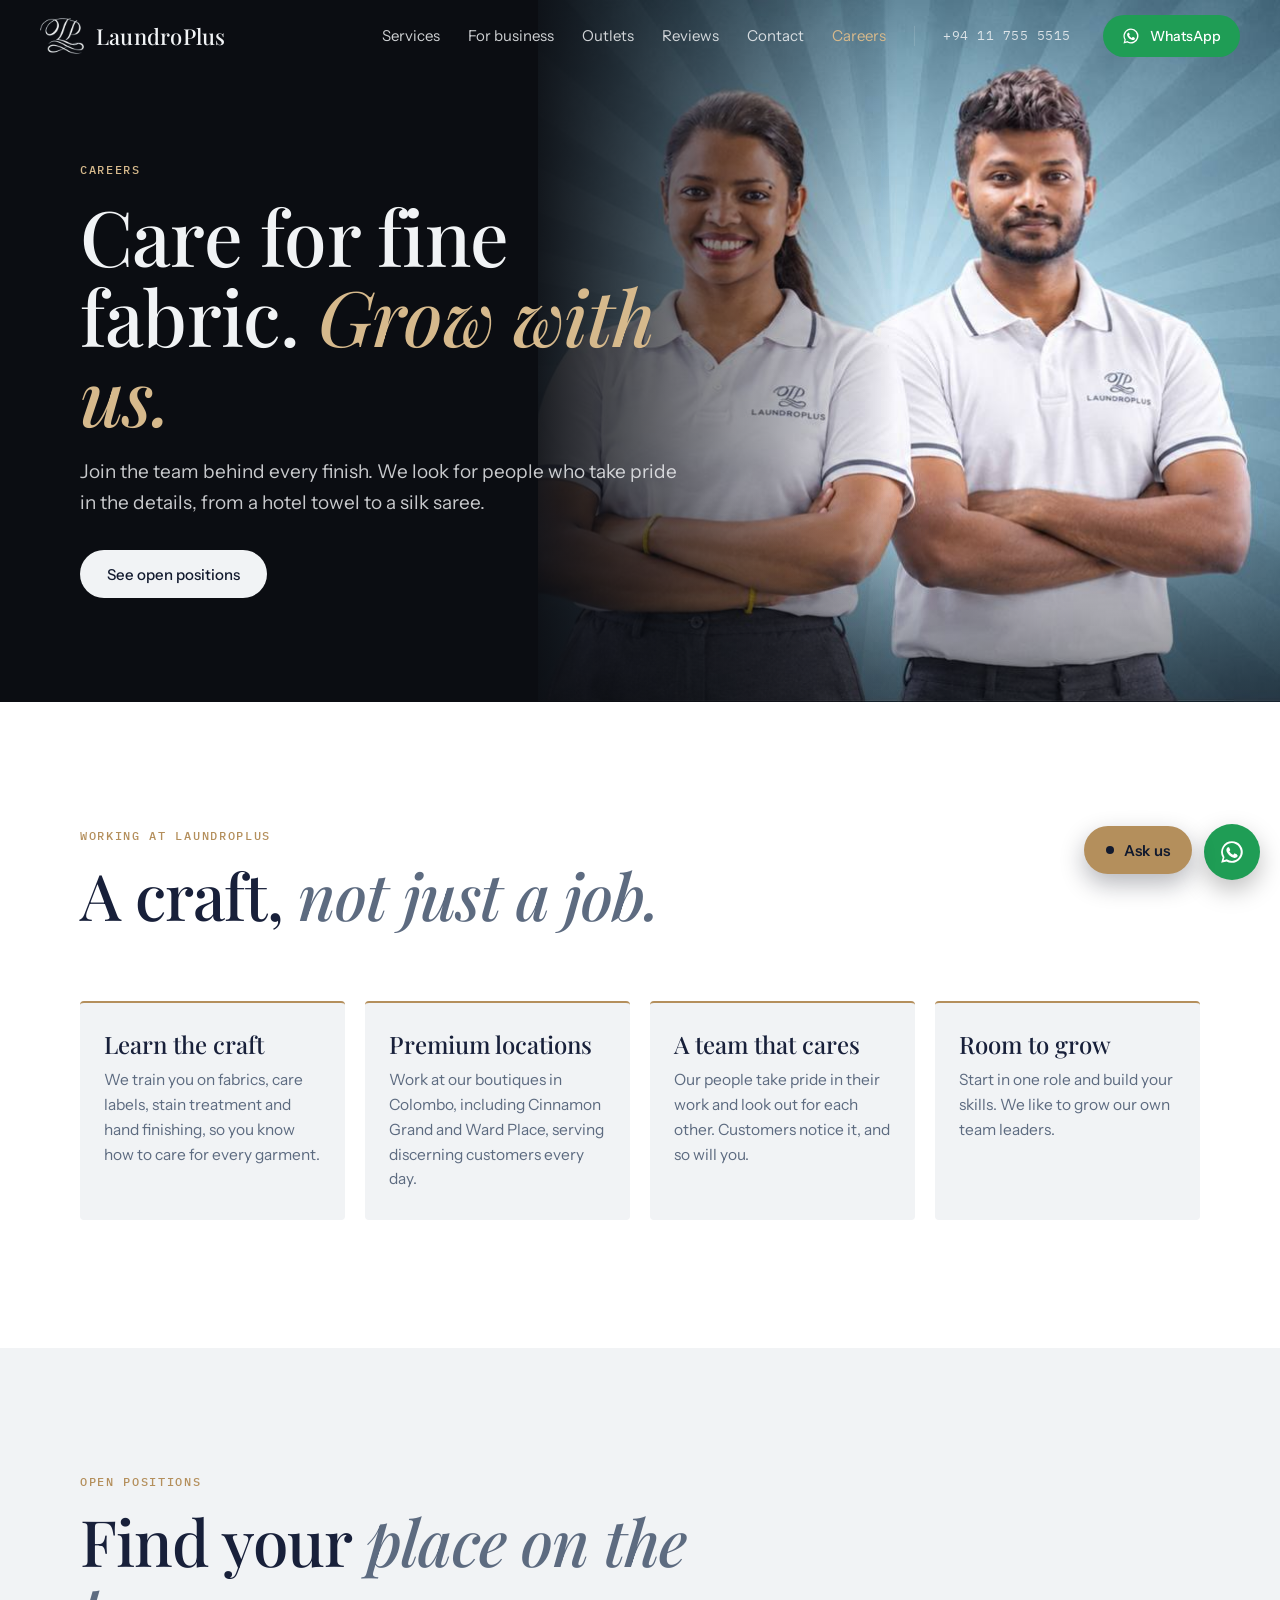
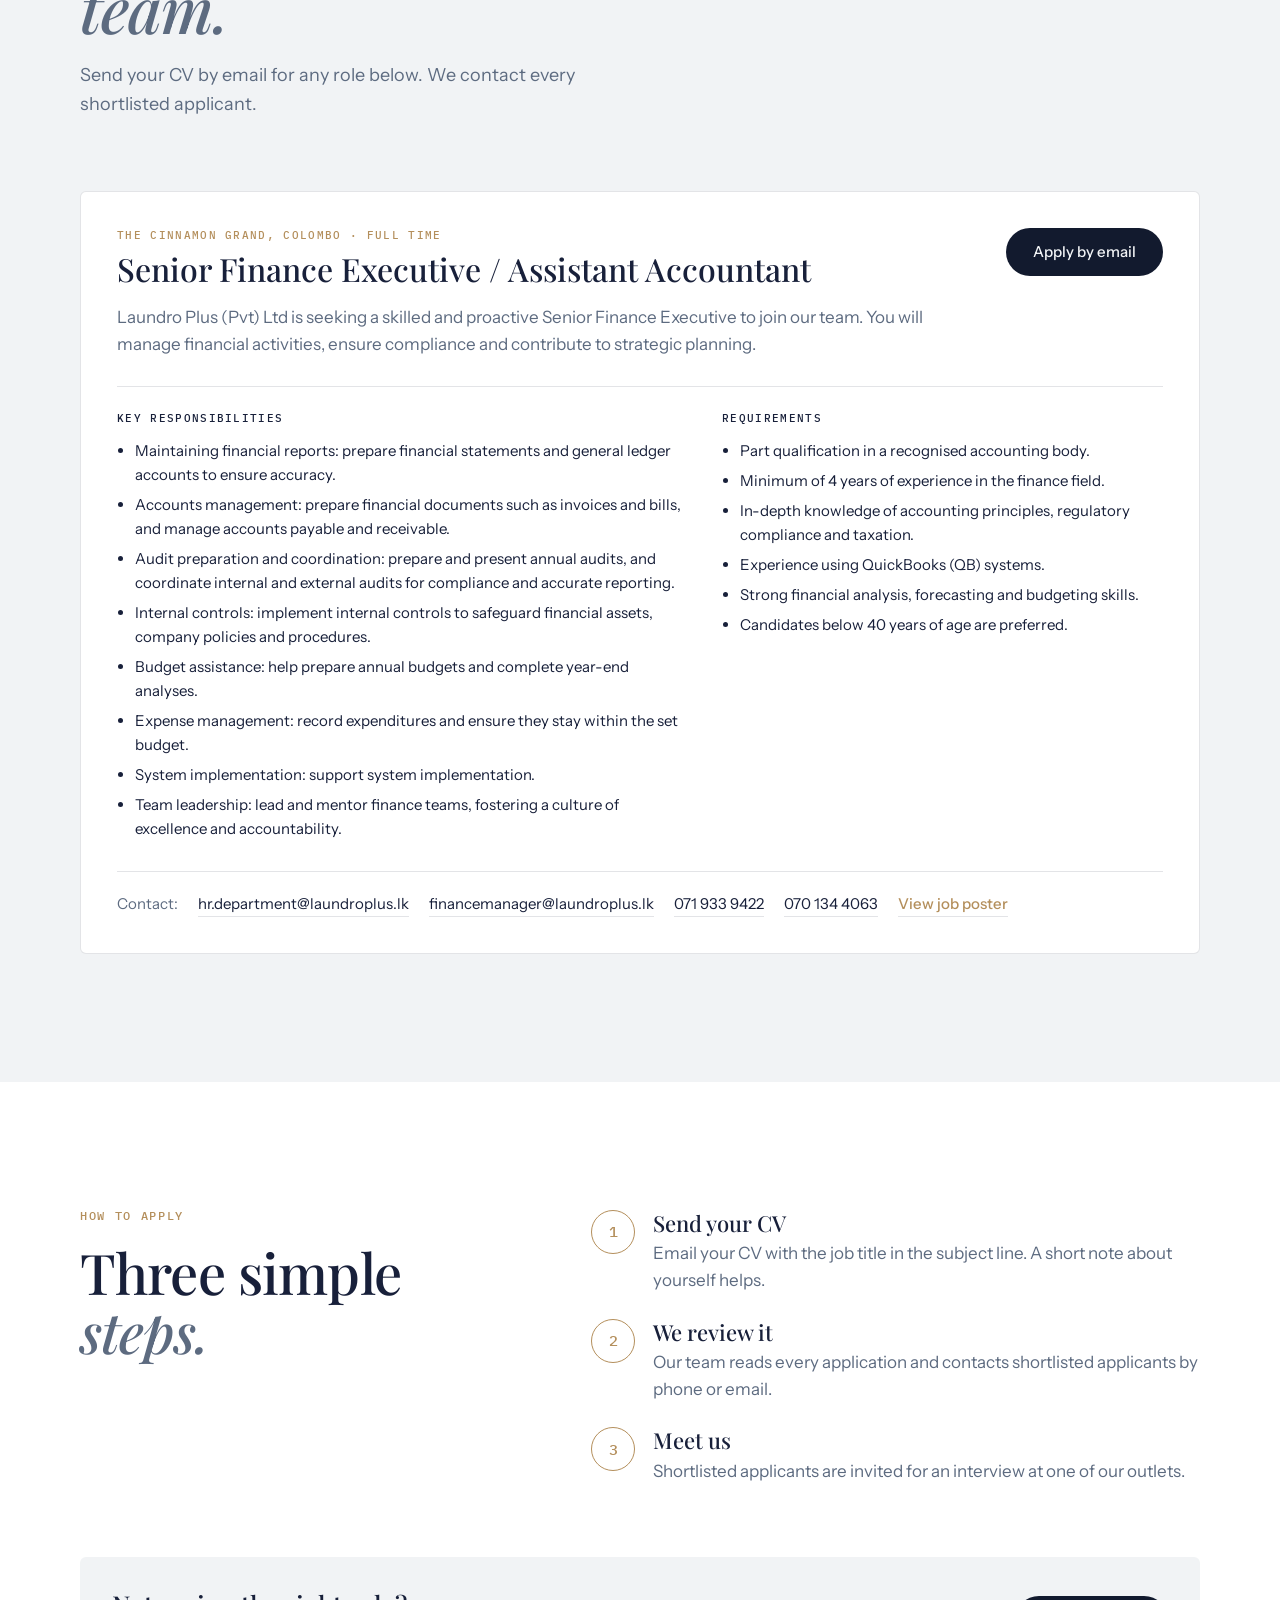
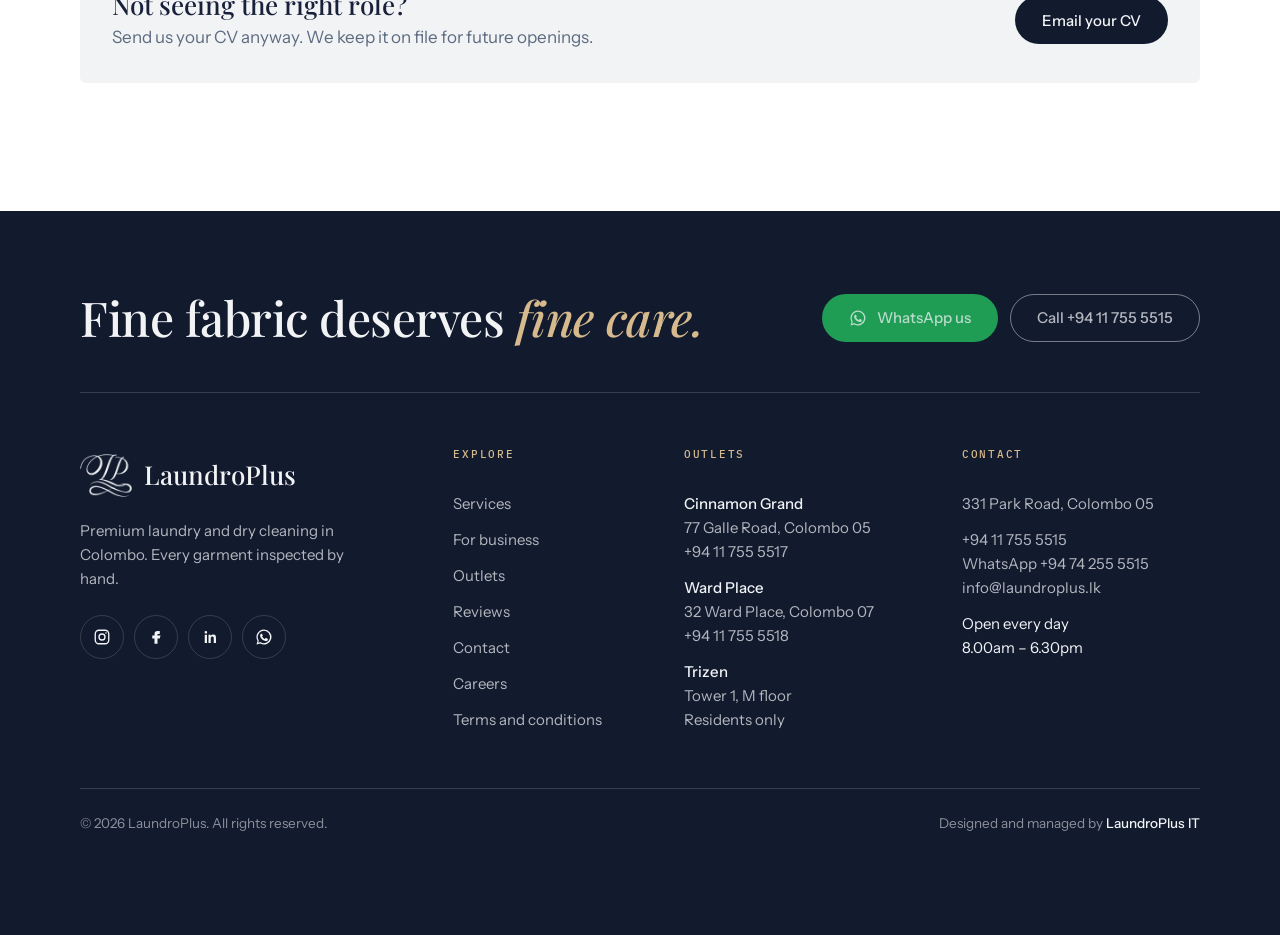
==== commit cacd1ecd: "Add terms and conditions page Co-Authored-By: Claude Opus 5.5 <noreply@anthropic.com>" ====
--- a/careers.html
+++ b/careers.html
@@ -13,7 +13,7 @@
 <link rel="preconnect" href="https://fonts.googleapis.com">
 <link rel="preconnect" href="https://fonts.gstatic.com" crossorigin>
 <link href="https://fonts.googleapis.com/css2?family=Playfair+Display:ital,wght@0,400..700;1,400..600&family=Instrument+Sans:wght@400;500;600&family=IBM+Plex+Mono:wght@400;500&display=swap" rel="stylesheet">
-<link rel="stylesheet" href="styles.css?v=202610191005">
+<link rel="stylesheet" href="styles.css?v=202610191056">
 <script>
   // Set motion flags before first paint so nothing flashes
   (function () {
@@ -178,6 +178,7 @@
         <a href="index.html#reviews">Reviews</a>
         <a href="index.html#contact">Contact</a>
         <a href="careers.html">Careers</a>
+        <a href="terms.html">Terms and conditions</a>
       </nav>
 
       <div class="footer__col">
@@ -322,7 +323,7 @@
   })();
 </script>
 
-<script src="script.js?v=202610191005"></script>
+<script src="script.js?v=202610191056"></script>
 <!-- Font switcher: loads only when previewing on this computer, never on the live website -->
 <script>if (location.hostname === 'localhost') { var s = document.createElement('script'); s.src = 'font-switcher.js'; document.body.appendChild(s); }</script>
 <script src="chat.js?v=202610181634" data-endpoint="https://laundroplus-agent.laundroplus-agent.workers.dev/chat"></script>
--- a/styles.css
+++ b/styles.css
@@ -726,6 +726,30 @@
 .status.is-closed::before { animation: none; }
 @keyframes status-pulse { 0% { box-shadow: 0 0 0 0 rgba(29, 107, 63, .45); } 70%, 100% { box-shadow: 0 0 0 7px rgba(29, 107, 63, 0); } }
 
+/* ---------- Terms page ---------- */
+.page-hero--plain { min-height: 0; background: var(--midnight); }
+.page-hero--plain::after { display: none; }
+.page-hero--plain .page-hero__content { padding-top: 150px; padding-bottom: clamp(48px, 6vw, 72px); }
+.page-hero.page-hero--plain h1 { max-width: 22ch; }
+.page-hero.page-hero--plain .page-hero__lede { max-width: 46ch; }
+.terms { background: var(--linen); }
+.terms__layout { display: grid; grid-template-columns: 240px minmax(0, 1fr); gap: clamp(32px, 6vw, 88px); align-items: start; }
+.terms__toc { position: sticky; top: 110px; display: grid; gap: 10px; font-size: 15px; }
+.terms__toc .mono { font-size: 11px; letter-spacing: .12em; text-transform: uppercase; color: var(--steam-dk); margin-bottom: 4px; }
+.terms__toc a { color: var(--ink); text-decoration: none; }
+.terms__toc a:hover { color: var(--brass); }
+.terms__block { padding: 0 0 36px; margin-bottom: 36px; border-bottom: 1px solid var(--line); scroll-margin-top: 110px; }
+.terms__block h2 { display: flex; align-items: baseline; gap: 14px; font: 500 clamp(24px, 3vw, 32px)/1.2 var(--display); margin-bottom: 18px; }
+.terms__block h2 .mono { font: 500 13px/1 var(--mono); color: var(--brass); }
+.terms__block ul { margin: 0; padding-left: 20px; display: grid; gap: 12px; line-height: 1.65; max-width: 68ch; }
+.terms__block li::marker { color: var(--brass); }
+.terms__contact { color: var(--steam-dk); max-width: 68ch; }
+.terms__contact a, .facts__note a { color: inherit; }
+@media (max-width: 860px) {
+  .terms__layout { grid-template-columns: 1fr; }
+  .terms__toc { position: static; }
+}
+
 @media (prefers-reduced-motion: reduce) {
   .status::before { animation: none; }
   html { scroll-behavior: auto; }
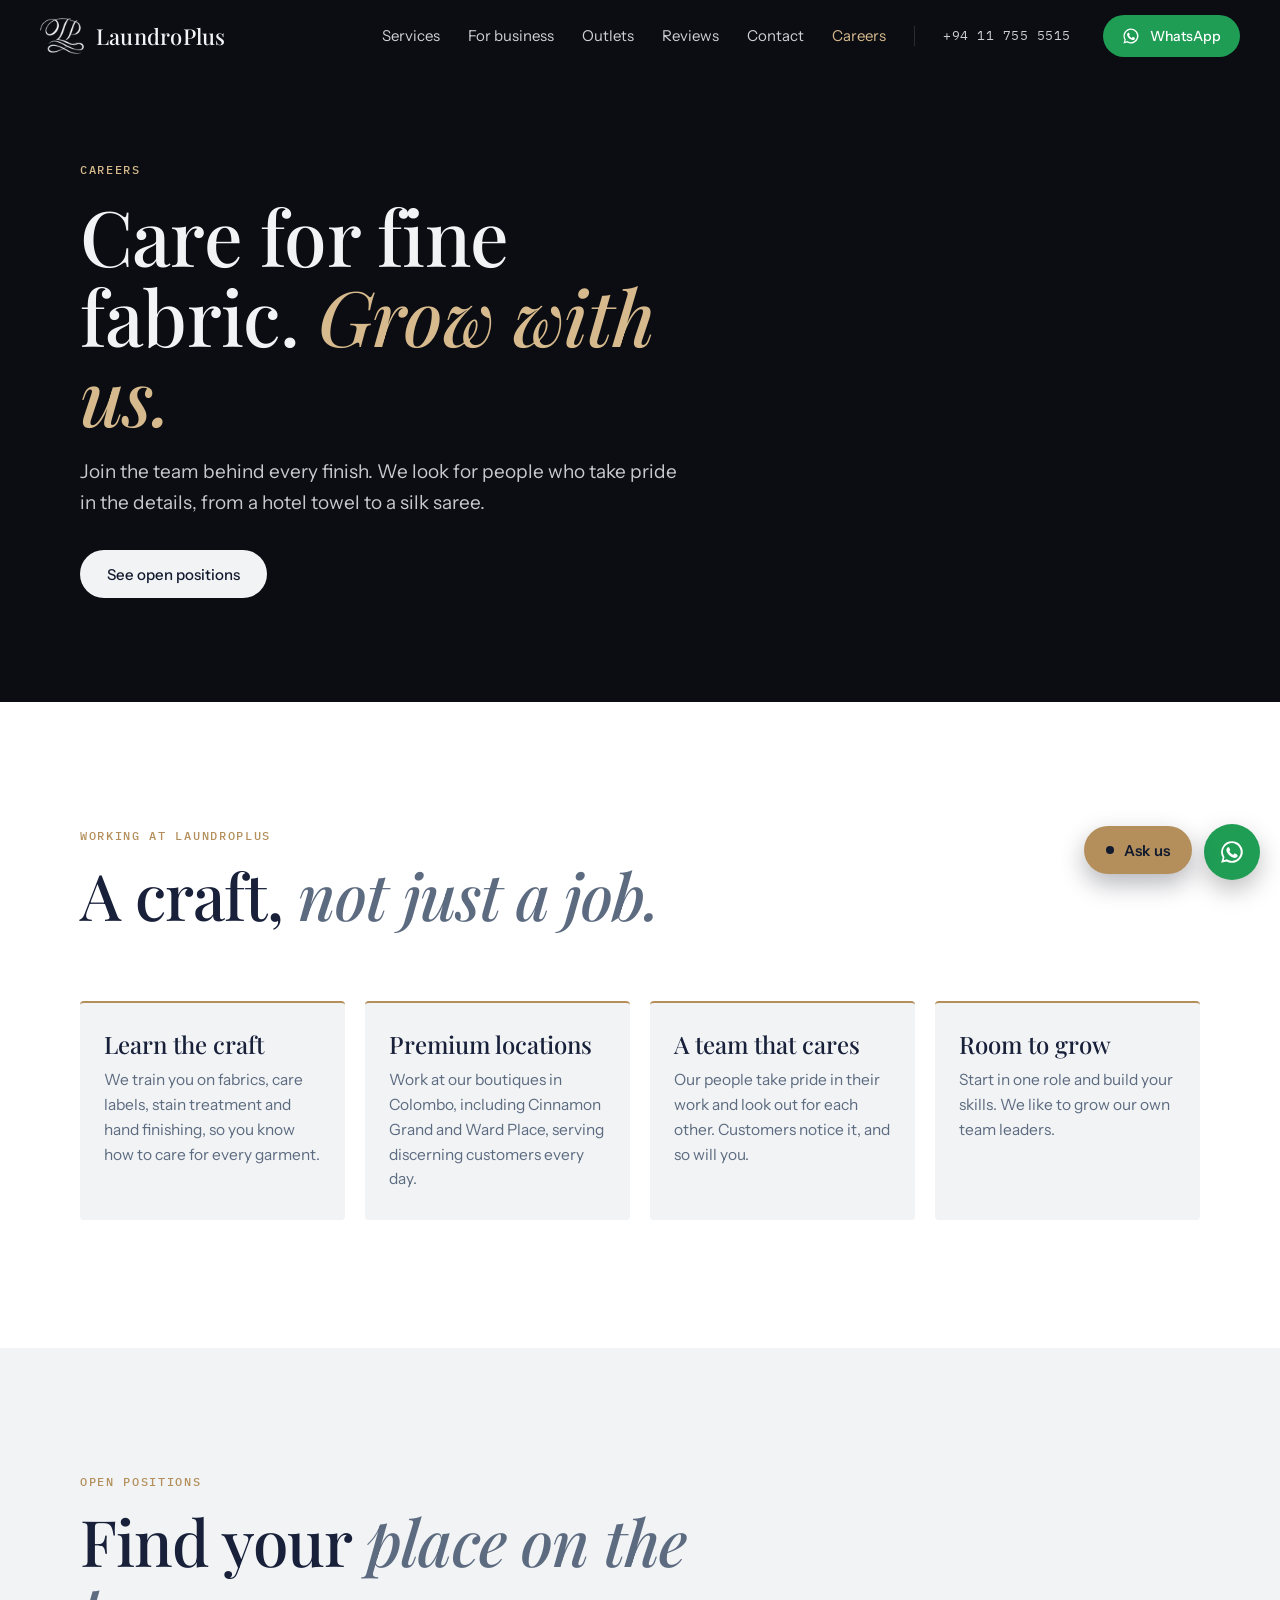
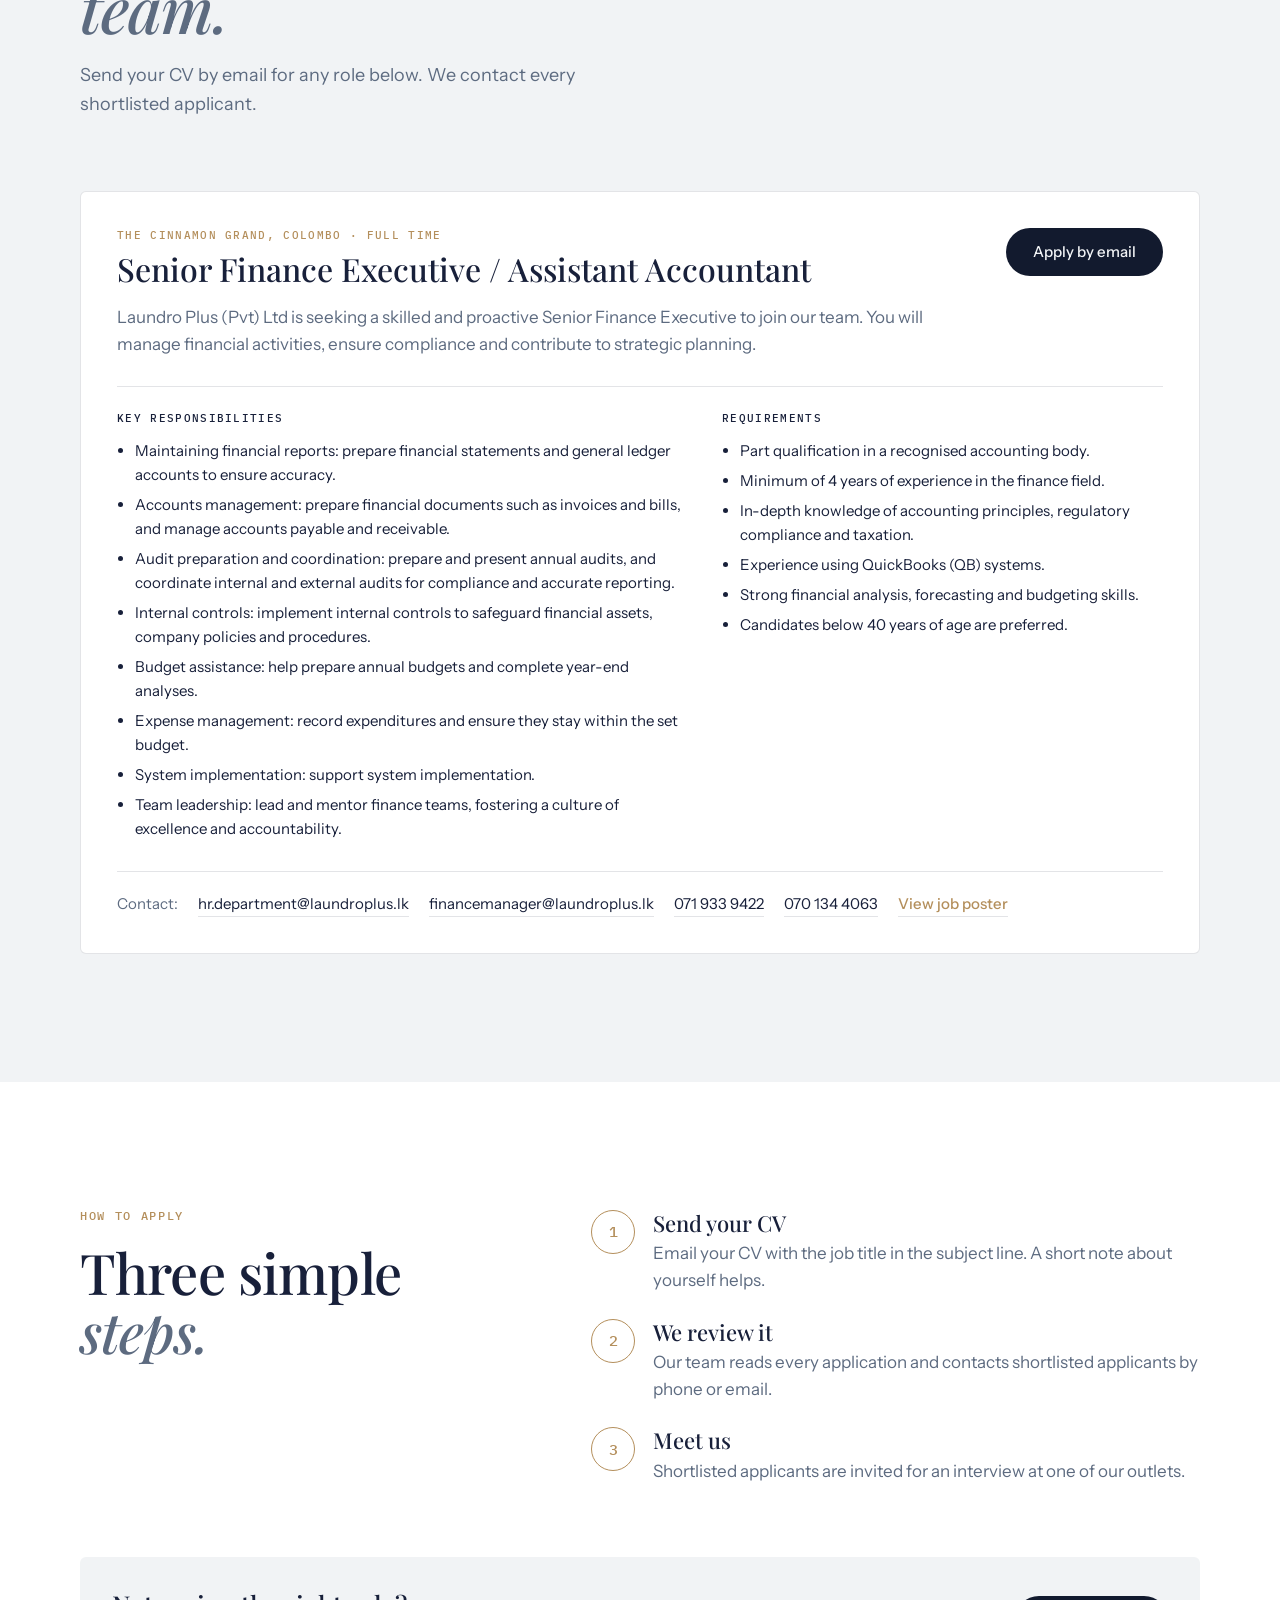
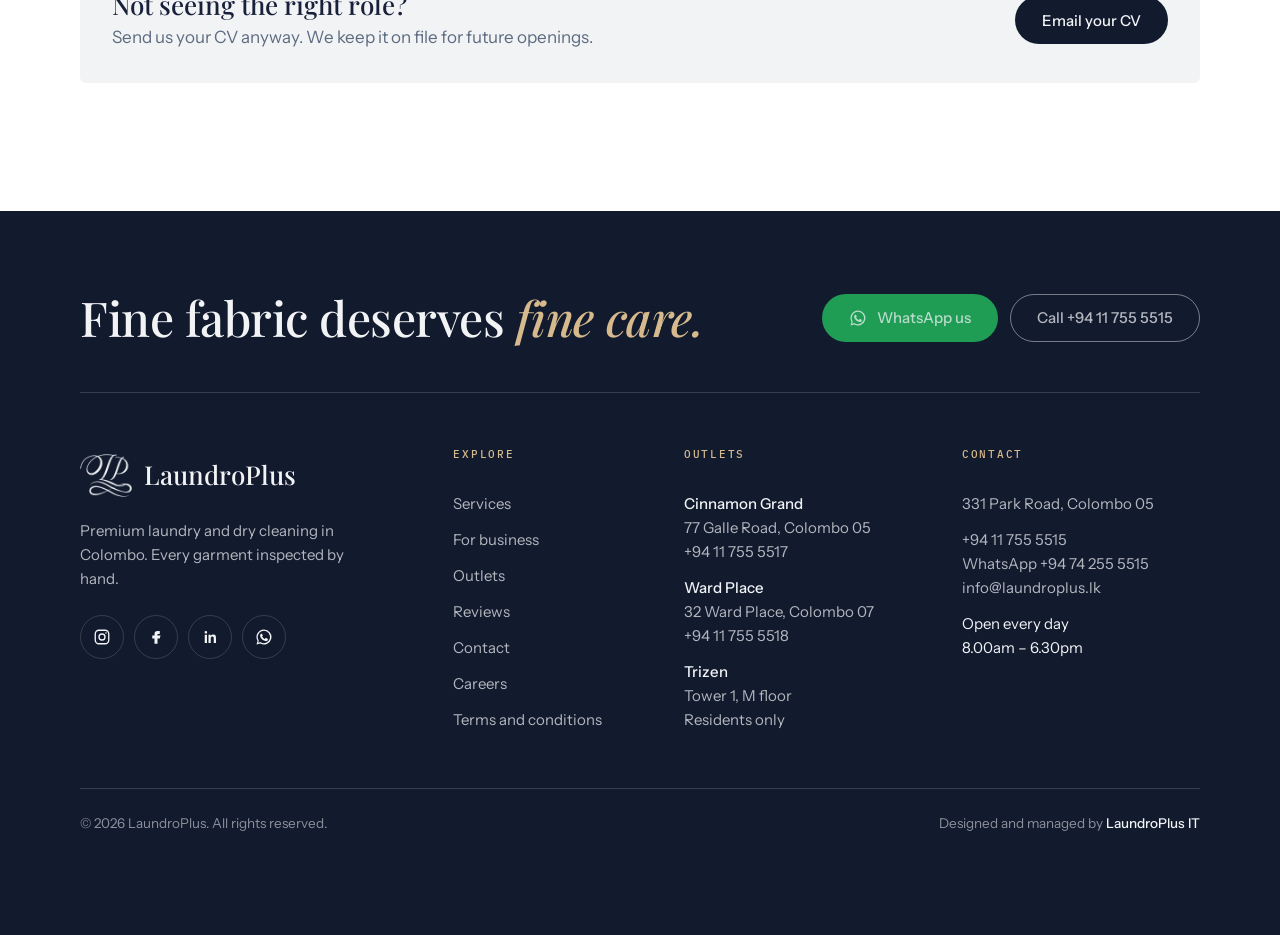
==== commit f056642d: "Redesign phone hero and add evening gown slide Co-Authored-By: Claude Opus 5.5 <noreply@anthropic.co" ====
--- a/careers.html
+++ b/careers.html
@@ -13,7 +13,7 @@
 <link rel="preconnect" href="https://fonts.googleapis.com">
 <link rel="preconnect" href="https://fonts.gstatic.com" crossorigin>
 <link href="https://fonts.googleapis.com/css2?family=Playfair+Display:ital,wght@0,400..700;1,400..600&family=Instrument+Sans:wght@400;500;600&family=IBM+Plex+Mono:wght@400;500&display=swap" rel="stylesheet">
-<link rel="stylesheet" href="styles.css?v=202610191056">
+<link rel="stylesheet" href="styles.css?v=202610191111">
 <script>
   // Set motion flags before first paint so nothing flashes
   (function () {
@@ -323,7 +323,7 @@
   })();
 </script>
 
-<script src="script.js?v=202610191056"></script>
+<script src="script.js?v=202610191111"></script>
 <!-- Font switcher: loads only when previewing on this computer, never on the live website -->
 <script>if (location.hostname === 'localhost') { var s = document.createElement('script'); s.src = 'font-switcher.js'; document.body.appendChild(s); }</script>
 <script src="chat.js?v=202610181634" data-endpoint="https://laundroplus-agent.laundroplus-agent.workers.dev/chat"></script>
--- a/styles.css
+++ b/styles.css
@@ -750,6 +750,32 @@
   .terms__toc { position: static; }
 }
 
+/* ---------- Phone hero: one full screen, photo behind, text and buttons at the bottom ---------- */
+.hero__status { display: none; }
+@media (max-width: 760px) {
+  .hero { display: flex; flex-direction: column; justify-content: flex-end; min-height: 100svh; padding-top: 0; }
+  .hero__slides { position: absolute; inset: 0 0 auto 0; height: 68svh; overflow: hidden;
+    -webkit-mask-image: linear-gradient(180deg, #000 52%, transparent 96%); mask-image: linear-gradient(180deg, #000 52%, transparent 96%); }
+  .hero__slides::after { content: ""; position: absolute; inset: 0; height: auto;
+    background: linear-gradient(180deg, rgba(11, 13, 18, .72) 0%, rgba(11, 13, 18, 0) 22%, rgba(11, 13, 18, 0) 38%, rgba(11, 13, 18, .6) 70%); }
+  .hero__slide--shirt img, .hero__slide--rail img, .hero__slide--saree img { object-position: center 35%; }
+  .hero__slide--evening img { object-position: center 18%; }
+  .hero__content { padding-top: 0; padding-bottom: calc(100px + env(safe-area-inset-bottom)); }
+  .hero .eyebrow { display: none; }
+  .hero__status { display: inline-flex; margin: 0 0 18px; background: rgba(230, 242, 234, .14); color: #8fd6a8; backdrop-filter: blur(6px); }
+  .hero__status.is-closed { background: rgba(244, 235, 228, .14); color: #e2b48f; }
+  .hero h1 { font-size: clamp(38px, 10.6vw, 50px); max-width: none; }
+  .hero__lede { margin-top: 16px; font-size: 16.5px; line-height: 1.55; }
+  .hero__more { display: none; }
+  .hero__cta { display: grid; grid-template-columns: 1fr 1fr; gap: 10px; margin-top: 26px; }
+  .hero__cta .btn { justify-content: center; padding-left: 12px; padding-right: 12px; white-space: nowrap; }
+}
+@media (max-width: 760px) and (max-height: 700px) {
+  .hero__slides { height: 60svh; }
+  .hero h1 { font-size: clamp(34px, 9.6vw, 42px); }
+  .hero__lede { display: none; }
+}
+
 @media (prefers-reduced-motion: reduce) {
   .status::before { animation: none; }
   html { scroll-behavior: auto; }
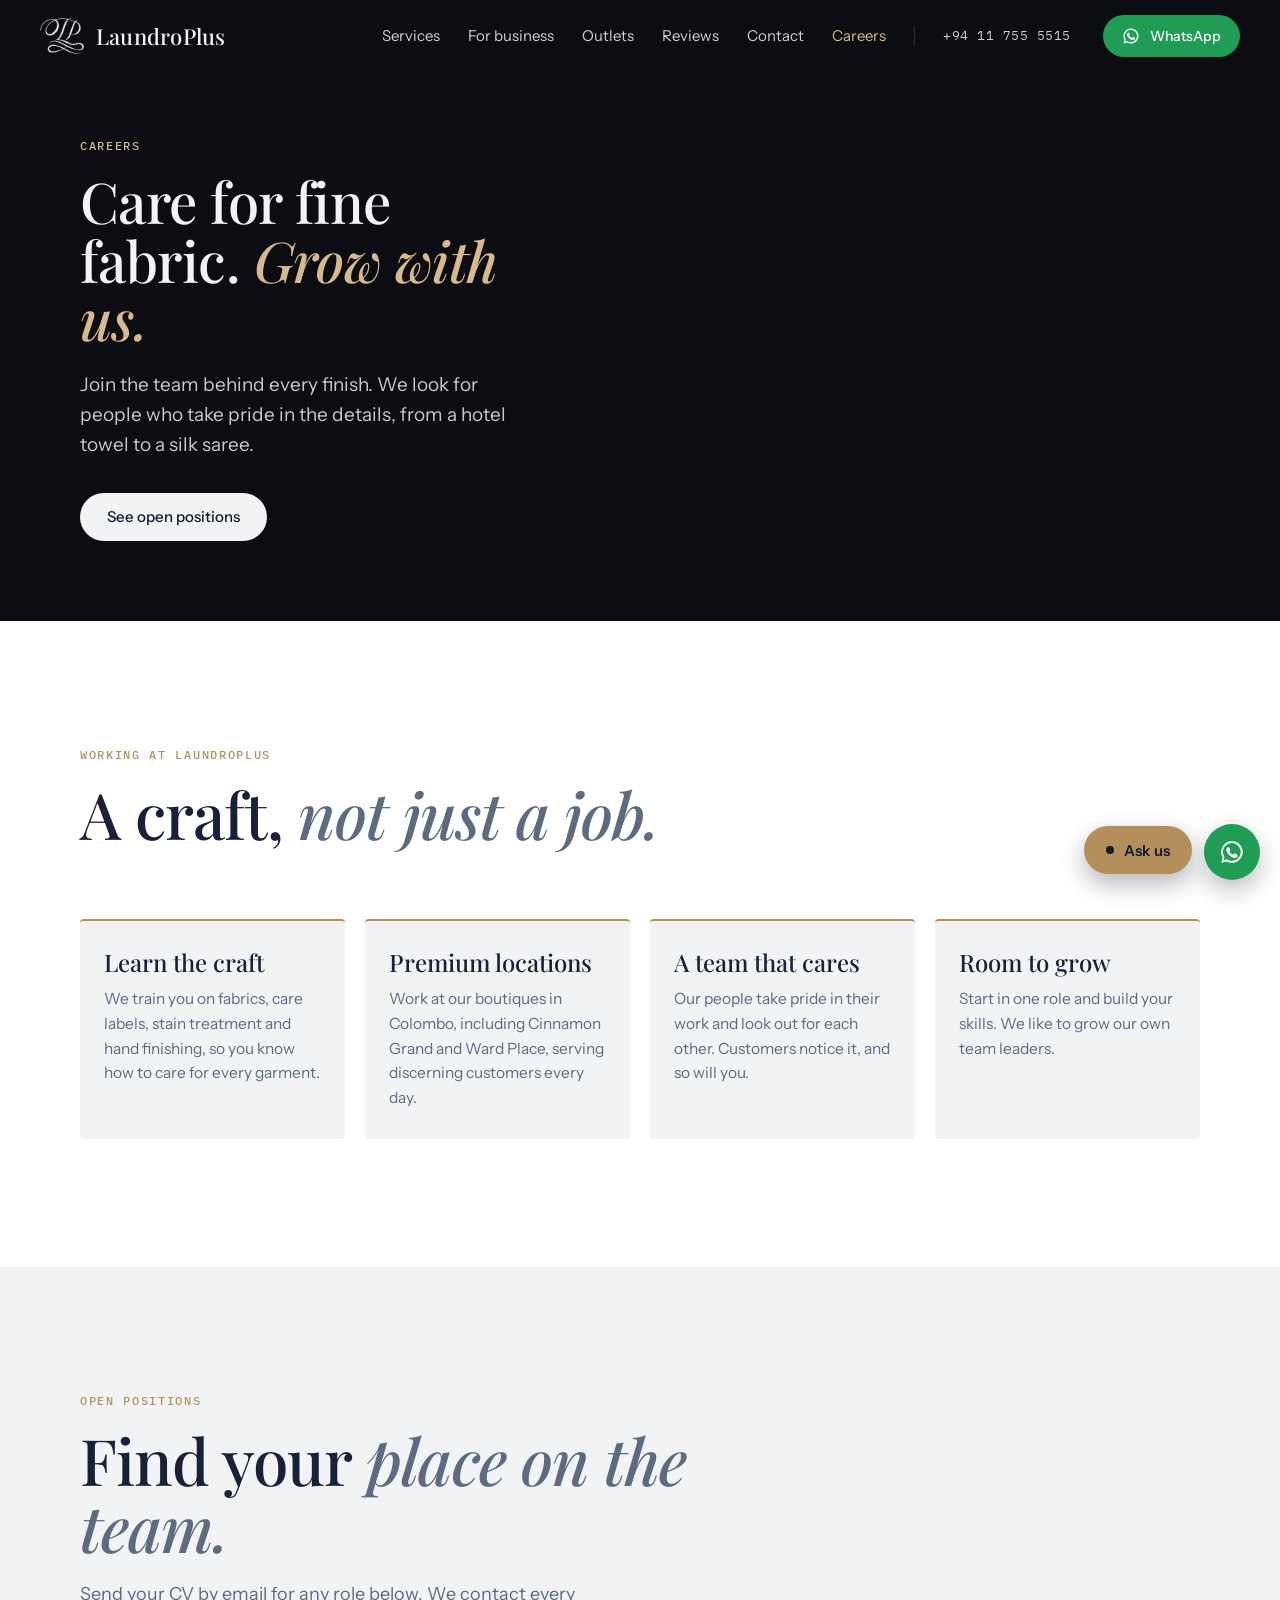
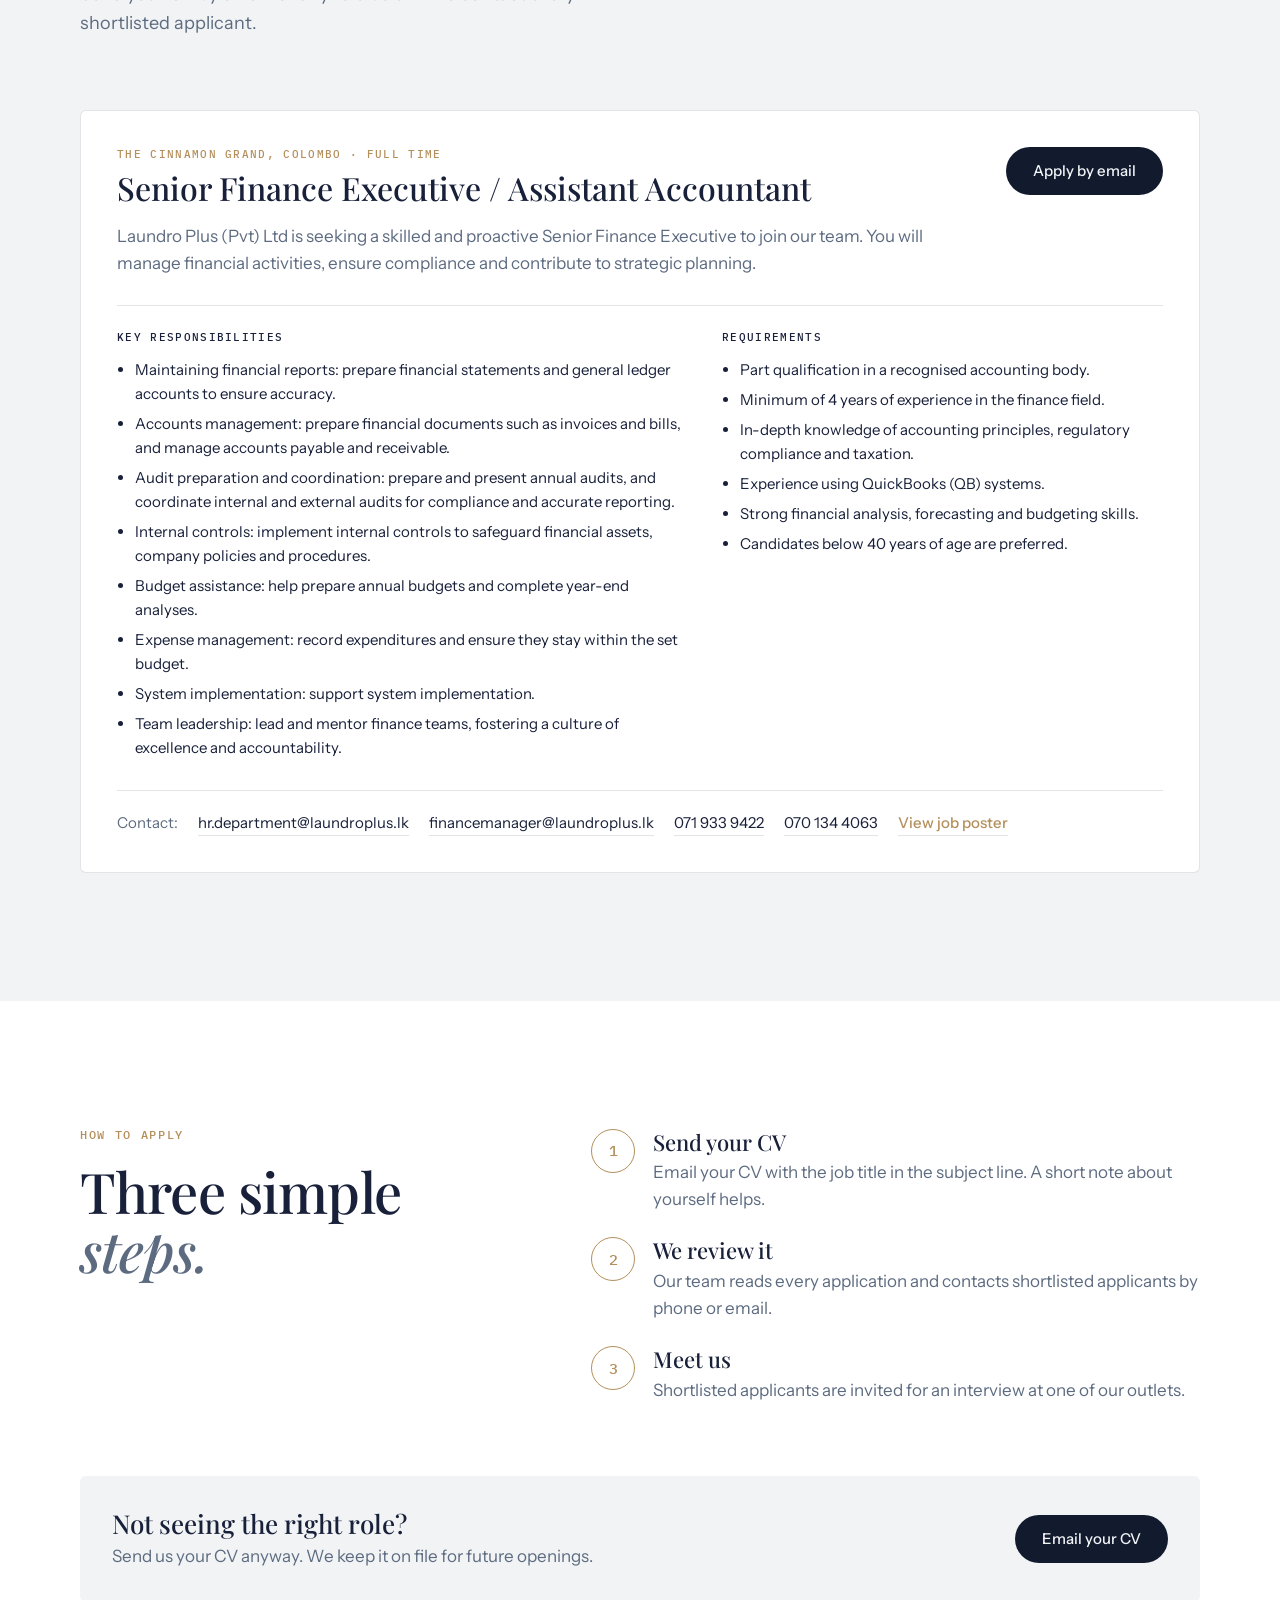
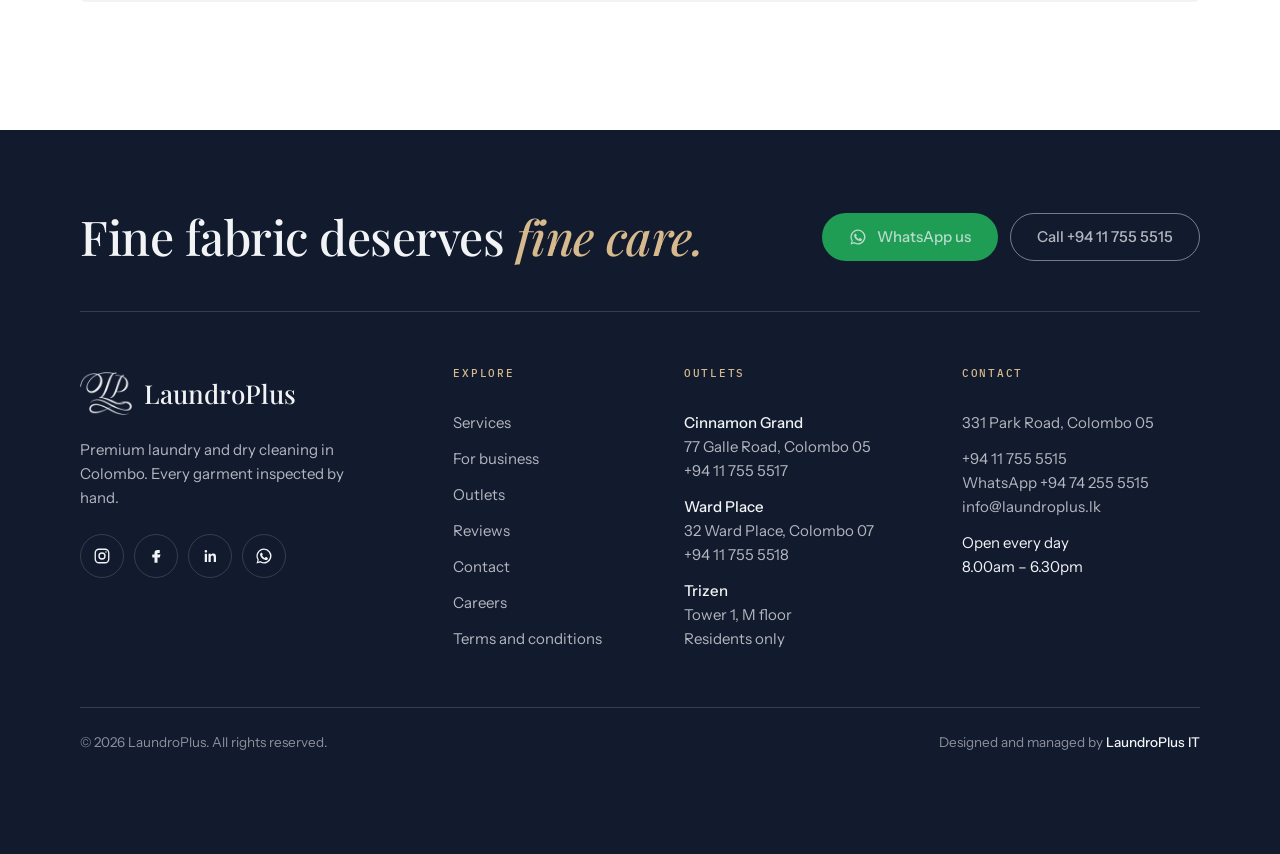
==== commit 2e0241fd: "Add bridal hero slide and team photo on careers page Co-Authored-By: Claude Opus 5.5 <noreply@anthro" ====
--- a/careers.html
+++ b/careers.html
@@ -13,7 +13,7 @@
 <link rel="preconnect" href="https://fonts.googleapis.com">
 <link rel="preconnect" href="https://fonts.gstatic.com" crossorigin>
 <link href="https://fonts.googleapis.com/css2?family=Playfair+Display:ital,wght@0,400..700;1,400..600&family=Instrument+Sans:wght@400;500;600&family=IBM+Plex+Mono:wght@400;500&display=swap" rel="stylesheet">
-<link rel="stylesheet" href="styles.css?v=202610191111">
+<link rel="stylesheet" href="styles.css?v=202610191215">
 <script>
   // Set motion flags before first paint so nothing flashes
   (function () {
@@ -73,8 +73,8 @@
 <main id="main">
 
   <!-- CAREERS HERO -->
-  <section class="page-hero" aria-labelledby="careers-title">
-    <picture class="page-hero__img"><source media="(max-width:760px)" srcset="img/banner-one-sm.jpg"><img src="img/banner-one.jpg" alt="Two members of the LaundroPlus team in uniform"></picture>
+  <section class="page-hero page-hero--team" aria-labelledby="careers-title">
+    <picture class="page-hero__img"><source media="(max-width:760px)" srcset="img/careers-team-sm.jpg"><img src="img/careers-team.jpg" alt="Four members of the LaundroPlus team in uniform" fetchpriority="high"></picture>
     <div class="page-hero__content wrap">
       <p class="eyebrow">Careers</p>
       <h1 id="careers-title">Care for fine fabric. <em>Grow with us.</em></h1>
@@ -323,7 +323,7 @@
   })();
 </script>
 
-<script src="script.js?v=202610191111"></script>
+<script src="script.js?v=202610191215"></script>
 <!-- Font switcher: loads only when previewing on this computer, never on the live website -->
 <script>if (location.hostname === 'localhost') { var s = document.createElement('script'); s.src = 'font-switcher.js'; document.body.appendChild(s); }</script>
 <script src="chat.js?v=202610181634" data-endpoint="https://laundroplus-agent.laundroplus-agent.workers.dev/chat"></script>
--- a/styles.css
+++ b/styles.css
@@ -760,6 +760,7 @@
     background: linear-gradient(180deg, rgba(11, 13, 18, .72) 0%, rgba(11, 13, 18, 0) 22%, rgba(11, 13, 18, 0) 38%, rgba(11, 13, 18, .6) 70%); }
   .hero__slide--shirt img, .hero__slide--rail img, .hero__slide--saree img { object-position: center 35%; }
   .hero__slide--evening img { object-position: center 18%; }
+  .hero__slide--bridal img { object-position: center 12%; }
   .hero__content { padding-top: 0; padding-bottom: calc(100px + env(safe-area-inset-bottom)); }
   .hero .eyebrow { display: none; }
   .hero__status { display: inline-flex; margin: 0 0 18px; background: rgba(230, 242, 234, .14); color: #8fd6a8; backdrop-filter: blur(6px); }
@@ -776,6 +777,20 @@
   .hero__lede { display: none; }
 }
 
+/* ---------- Careers header: group photo, all four people in frame ---------- */
+@media (min-width: 761px) {
+  .page-hero--team { min-height: min(70vh, 560px); }
+  .page-hero--team .page-hero__img { left: 44%; }
+  .page-hero--team .page-hero__img img { object-position: center 18%; }
+  .page-hero--team::after { background: linear-gradient(90deg, #0b0d12 44%, rgba(11, 13, 18, .55) 47%, rgba(11, 13, 18, 0) 54%), linear-gradient(0deg, rgba(11, 13, 18, .45), transparent 28%); }
+  .page-hero--team h1 { font-size: clamp(40px, 4.4vw, 66px); }
+  .page-hero--team .page-hero__lede { max-width: 34ch; }
+}
+@media (max-width: 760px) {
+  .page-hero--team .page-hero__img { height: auto; aspect-ratio: 960 / 639; }
+  .page-hero--team .page-hero__img img { object-position: center top; }
+}
+
 @media (prefers-reduced-motion: reduce) {
   .status::before { animation: none; }
   html { scroll-behavior: auto; }
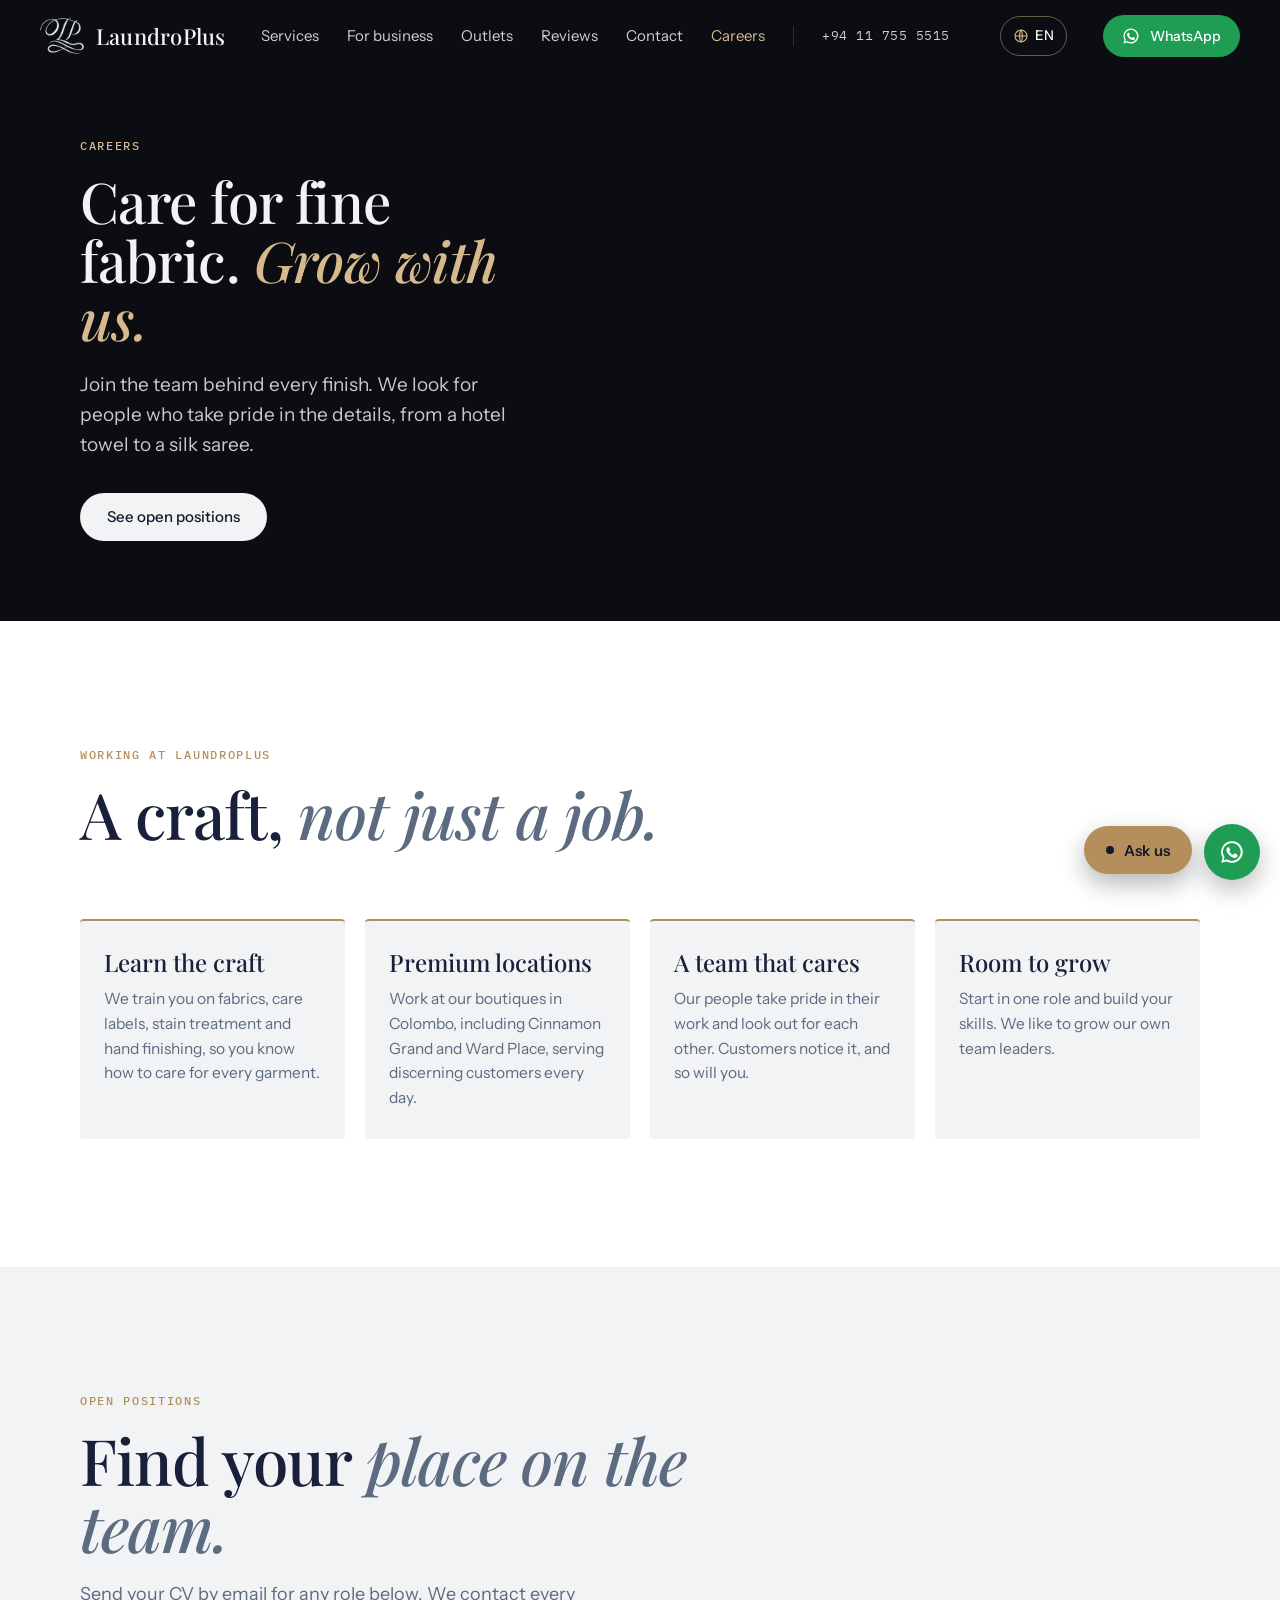
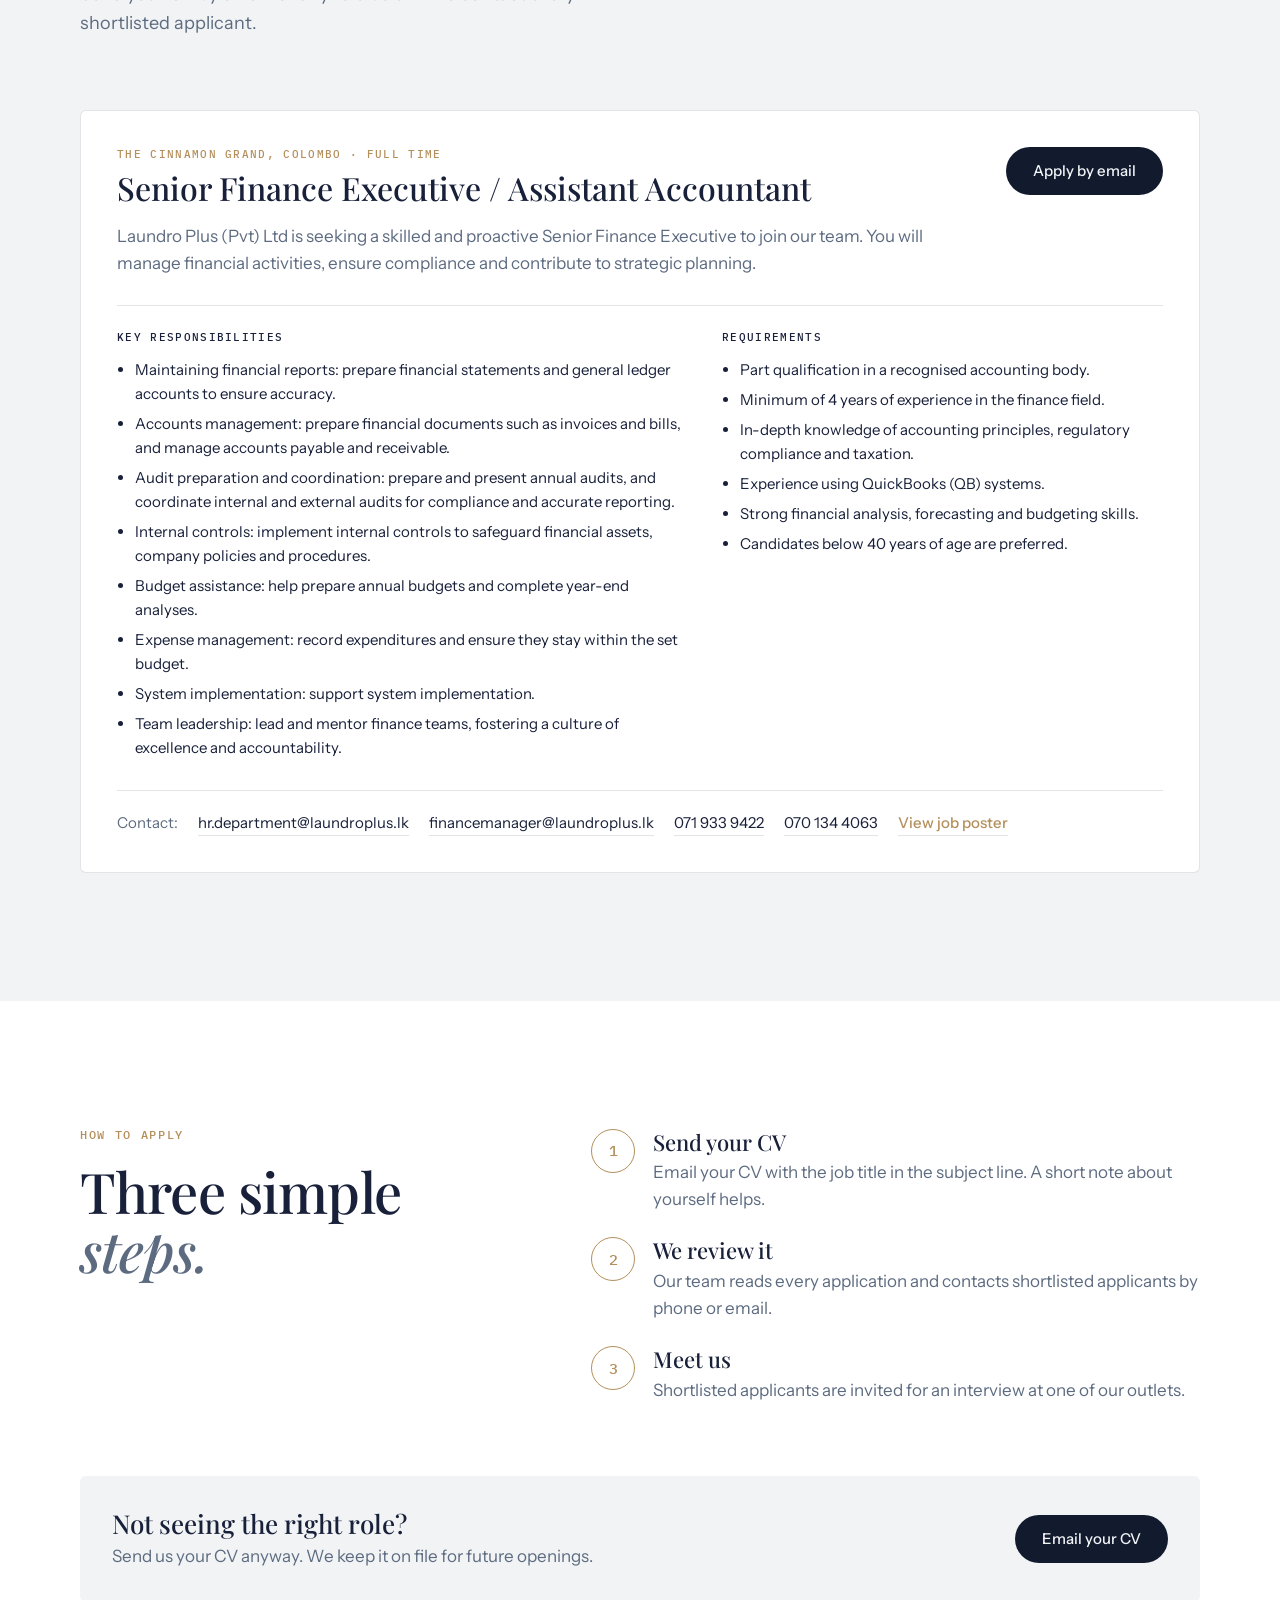
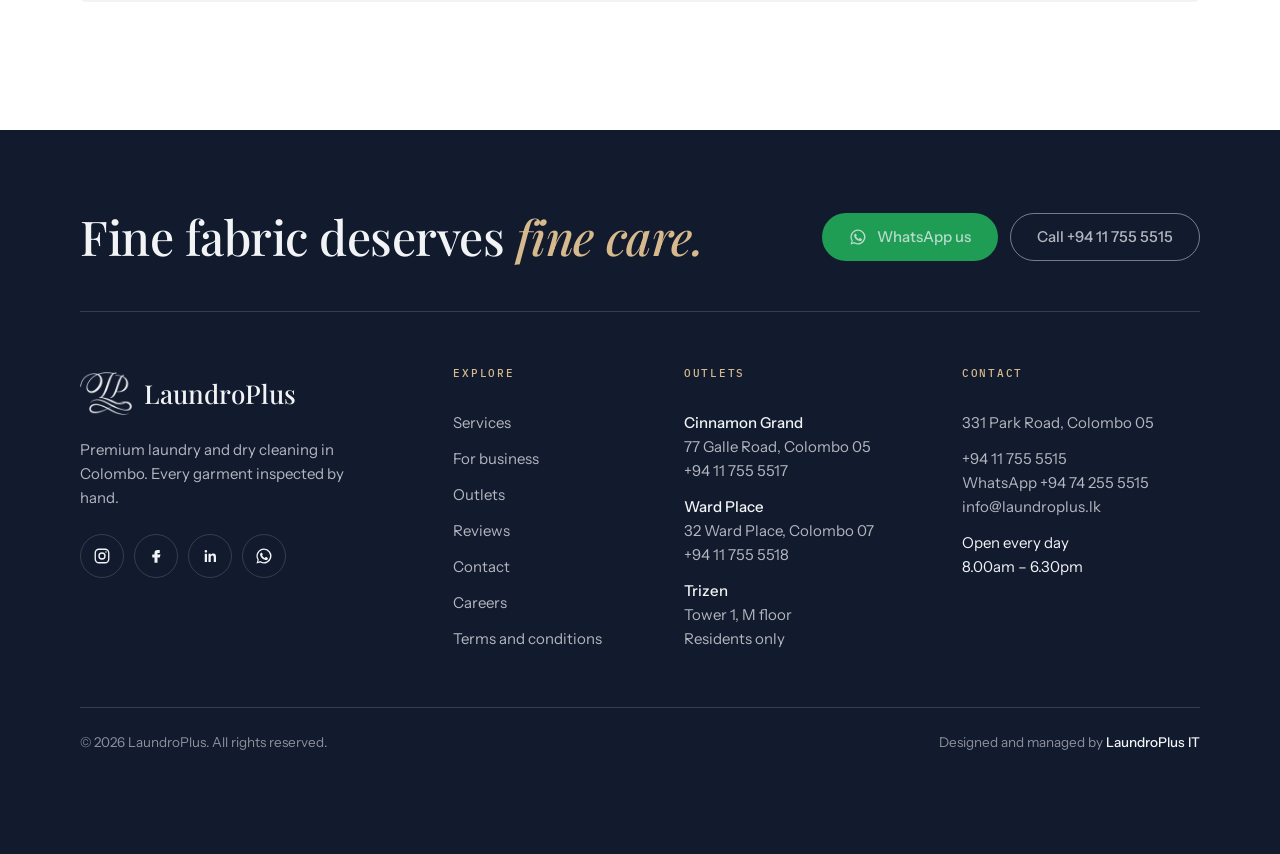
==== commit edeccdc3: "Add Sinhala, Tamil, Chinese and Japanese, plus Google reviews Co-Authored-By: Claude Opus 5.5 <norep" ====
--- a/careers.html
+++ b/careers.html
@@ -13,7 +13,7 @@
 <link rel="preconnect" href="https://fonts.googleapis.com">
 <link rel="preconnect" href="https://fonts.gstatic.com" crossorigin>
 <link href="https://fonts.googleapis.com/css2?family=Playfair+Display:ital,wght@0,400..700;1,400..600&family=Instrument+Sans:wght@400;500;600&family=IBM+Plex+Mono:wght@400;500&display=swap" rel="stylesheet">
-<link rel="stylesheet" href="styles.css?v=202610191215">
+<link rel="stylesheet" href="styles.css?v=202610211152">
 <script>
   // Set motion flags before first paint so nothing flashes
   (function () {
@@ -51,20 +51,20 @@
       <span>LaundroPlus</span>
     </a>
     <nav class="nav__links" id="menu" aria-label="Main">
-      <a href="index.html#services">Services</a>
-      <a href="index.html#business">For business</a>
-      <a href="index.html#outlets">Outlets</a>
-      <a href="index.html#reviews">Reviews</a>
-      <a href="index.html#contact">Contact</a>
-      <a href="careers.html" aria-current="page">Careers</a>
+      <a href="index.html#services" data-i18n="nav_services">Services</a>
+      <a href="index.html#business" data-i18n="nav_business">For business</a>
+      <a href="index.html#outlets" data-i18n="nav_outlets">Outlets</a>
+      <a href="index.html#reviews" data-i18n="nav_reviews">Reviews</a>
+      <a href="index.html#contact" data-i18n="nav_contact">Contact</a>
+      <a href="careers.html" aria-current="page" data-i18n="nav_careers">Careers</a>
       <a class="nav__tel" href="tel:+94117555515">+94 11 755 5515</a>
     </nav>
     <a class="btn btn--wa nav__wa" href="https://wa.me/94742555515" target="_blank" rel="noopener">
-      <svg width="18" height="18"><use href="#ic-wa"/></svg> WhatsApp
+      <svg width="18" height="18"><use href="#ic-wa"/></svg> <span data-i18n="nav_wa">WhatsApp</span>
     </a>
     <a class="nav__call" href="tel:+94117555515" aria-label="Call LaundroPlus on +94 11 755 5515">
       <svg width="16" height="16" viewBox="0 0 24 24" aria-hidden="true"><path d="M6.6 10.8a15.2 15.2 0 0 0 6.6 6.6l2.2-2.2a1 1 0 0 1 1-.25 11.4 11.4 0 0 0 3.6.57 1 1 0 0 1 1 1V20a1 1 0 0 1-1 1A17 17 0 0 1 3 4a1 1 0 0 1 1-1h3.5a1 1 0 0 1 1 1c0 1.25.2 2.45.57 3.6a1 1 0 0 1-.25 1z" fill="currentColor"/></svg>
-      <span>Call</span>
+      <span data-i18n="nav_call">Call</span>
     </a>
     <button class="nav__toggle" aria-expanded="false" aria-controls="menu" aria-label="Open menu"><span></span><span></span></button>
   </div>
@@ -76,7 +76,7 @@
   <section class="page-hero page-hero--team" aria-labelledby="careers-title">
     <picture class="page-hero__img"><source media="(max-width:760px)" srcset="img/careers-team-sm.jpg"><img src="img/careers-team.jpg" alt="Four members of the LaundroPlus team in uniform" fetchpriority="high"></picture>
     <div class="page-hero__content wrap">
-      <p class="eyebrow">Careers</p>
+      <p class="eyebrow" data-i18n="nav_careers">Careers</p>
       <h1 id="careers-title">Care for fine fabric. <em>Grow with us.</em></h1>
       <p class="page-hero__lede">Join the team behind every finish. We look for people who take pride in the details, from a hotel towel to a silk saree.</p>
       <a class="btn btn--light" href="#openings">See open positions</a>
@@ -141,10 +141,10 @@
 <footer class="footer">
   <div class="wrap">
     <div class="footer__top">
-      <p class="footer__line">Fine fabric deserves <em>fine care.</em></p>
+      <p class="footer__line" data-i18n="foot_line">Fine fabric deserves <em>fine care.</em></p>
       <div class="footer__cta">
-        <a class="btn btn--wa" href="https://wa.me/94742555515" target="_blank" rel="noopener"><svg width="18" height="18" aria-hidden="true"><use href="#ic-wa"/></svg> WhatsApp us</a>
-        <a class="btn btn--ghost" href="tel:+94117555515">Call +94 11 755 5515</a>
+        <a class="btn btn--wa" href="https://wa.me/94742555515" target="_blank" rel="noopener"><svg width="18" height="18" aria-hidden="true"><use href="#ic-wa"/></svg> <span data-i18n="foot_wa">WhatsApp us</span></a>
+        <a class="btn btn--ghost" href="tel:+94117555515" data-i18n="foot_call">Call +94 11 755 5515</a>
       </div>
     </div>
 
@@ -153,7 +153,7 @@
         <a class="footer__logo" href="index.html" aria-label="LaundroPlus home">
           <img src="img/logo.png" alt="" width="52" height="52"><span>LaundroPlus</span>
         </a>
-        <p>Premium laundry and dry cleaning in Colombo. Every garment inspected by hand.</p>
+        <p data-i18n="foot_about">Premium laundry and dry cleaning in Colombo. Every garment inspected by hand.</p>
         <div class="footer__social">
           <a href="https://www.instagram.com/laundropluslaundry/" target="_blank" rel="noopener" aria-label="LaundroPlus on Instagram">
             <svg viewBox="0 0 24 24" width="18" height="18" aria-hidden="true"><rect x="3" y="3" width="18" height="18" rx="5" fill="none" stroke="currentColor" stroke-width="1.8"/><circle cx="12" cy="12" r="4" fill="none" stroke="currentColor" stroke-width="1.8"/><circle cx="17.3" cy="6.7" r="1.1" fill="currentColor"/></svg>
@@ -171,34 +171,34 @@
       </div>
 
       <nav class="footer__col" aria-label="Footer">
-        <p class="footer__head">Explore</p>
-        <a href="index.html#services">Services</a>
-        <a href="index.html#business">For business</a>
-        <a href="index.html#outlets">Outlets</a>
-        <a href="index.html#reviews">Reviews</a>
-        <a href="index.html#contact">Contact</a>
-        <a href="careers.html">Careers</a>
-        <a href="terms.html">Terms and conditions</a>
+        <p class="footer__head" data-i18n="explore">Explore</p>
+        <a href="index.html#services" data-i18n="nav_services">Services</a>
+        <a href="index.html#business" data-i18n="nav_business">For business</a>
+        <a href="index.html#outlets" data-i18n="nav_outlets">Outlets</a>
+        <a href="index.html#reviews" data-i18n="nav_reviews">Reviews</a>
+        <a href="index.html#contact" data-i18n="nav_contact">Contact</a>
+        <a href="careers.html" data-i18n="nav_careers">Careers</a>
+        <a href="terms.html" data-i18n="terms">Terms and conditions</a>
       </nav>
 
       <div class="footer__col">
-        <p class="footer__head">Outlets</p>
+        <p class="footer__head" data-i18n="nav_outlets">Outlets</p>
         <p><strong>Cinnamon Grand</strong><br>77 Galle Road, Colombo 05<br><a href="tel:+94117555517">+94 11 755 5517</a></p>
         <p><strong>Ward Place</strong><br>32 Ward Place, Colombo 07<br><a href="tel:+94117555518">+94 11 755 5518</a></p>
         <p><strong>Trizen</strong><br>Tower 1, M floor<br>Residents only</p>
       </div>
 
       <div class="footer__col">
-        <p class="footer__head">Contact</p>
+        <p class="footer__head" data-i18n="nav_contact">Contact</p>
         <p>331 Park Road, Colombo 05</p>
         <p><a href="tel:+94117555515">+94 11 755 5515</a><br><a href="https://wa.me/94742555515" target="_blank" rel="noopener">WhatsApp +94 74 255 5515</a><br><a href="mailto:info@laundroplus.lk">info@laundroplus.lk</a></p>
-        <p class="footer__hours">Open every day<br>8.00am – 6.30pm</p>
+        <p class="footer__hours" data-i18n="open_every">Open every day<br>8.00am – 6.30pm</p>
       </div>
     </div>
 
     <div class="footer__base">
-      <p>© <span id="year">2026</span> LaundroPlus. All rights reserved.</p>
-      <p>Designed and managed by <strong>LaundroPlus IT</strong></p>
+      <p data-i18n="rights">© <span id="year">2026</span> LaundroPlus. All rights reserved.</p>
+      <p data-i18n="designed">Designed and managed by <strong>LaundroPlus IT</strong></p>
     </div>
   </div>
 </footer>
@@ -323,9 +323,10 @@
   })();
 </script>
 
-<script src="script.js?v=202610191215"></script>
+<script src="i18n.js?v=202610211149"></script>
+<script src="script.js?v=202610211149"></script>
 <!-- Font switcher: loads only when previewing on this computer, never on the live website -->
 <script>if (location.hostname === 'localhost') { var s = document.createElement('script'); s.src = 'font-switcher.js'; document.body.appendChild(s); }</script>
-<script src="chat.js?v=202610181634" data-endpoint="https://laundroplus-agent.laundroplus-agent.workers.dev/chat"></script>
+<script src="chat.js?v=202610211149" data-endpoint="https://laundroplus-agent.laundroplus-agent.workers.dev/chat"></script>
 </body>
 </html>
--- a/styles.css
+++ b/styles.css
@@ -791,6 +791,63 @@
   .page-hero--team .page-hero__img img { object-position: center top; }
 }
 
+/* ---------- Google rating link and review source ---------- */
+.reviews__google { display: inline-flex; flex-wrap: wrap; align-items: center; gap: 8px 10px; margin-top: 18px; padding: 10px 16px; border: 1px solid var(--line); border-radius: 999px; background: var(--white); color: var(--ink); text-decoration: none; font-size: 14.5px; transition: border-color .3s, transform .3s var(--ease); }
+.reviews__google b { font: 500 22px/1 var(--display); }
+.reviews__google .stars { color: var(--brass); letter-spacing: 1px; }
+.reviews__google:hover { border-color: var(--brass); transform: translateY(-2px); }
+.quote__src { display: block; margin-top: 2px; font: 500 11px/1.4 var(--mono); letter-spacing: .1em; text-transform: uppercase; color: var(--steam-dk); }
+
+/* Long reviews: show 6 lines, full text on "Read more" */
+.quote blockquote.is-clamped { display: -webkit-box; -webkit-line-clamp: 6; -webkit-box-orient: vertical; overflow: hidden; }
+.quote__more { align-self: flex-start; margin-top: -16px; padding: 0; background: none; border: 0; font: 500 14px/1.4 var(--body); color: var(--brass); cursor: pointer; text-decoration: underline; text-underline-offset: 3px; }
+.reviews__track { align-items: flex-start; }
+
+/* ---------- Language switcher ---------- */
+.lang { position: relative; margin: 0 4px 0 18px; }
+.lang__btn { display: inline-flex; align-items: center; gap: 6px; min-height: 40px; padding: 0 12px; border: 1px solid rgba(214, 185, 140, .45); border-radius: 999px; background: none; color: var(--linen); font: 500 13.5px/1 var(--body); cursor: pointer; transition: border-color .25s, background .25s; }
+.lang__btn svg { color: var(--brass-lt); }
+.lang__btn:hover, .lang__btn[aria-expanded="true"] { border-color: var(--brass-lt); background: rgba(255, 255, 255, .06); }
+.lang__menu { position: absolute; right: 0; top: calc(100% + 8px); z-index: 60; min-width: 150px; margin: 0; padding: 6px; list-style: none; background: var(--white); border-radius: 12px; box-shadow: 0 14px 40px rgba(11, 13, 18, .28); }
+.lang__menu li { padding: 10px 14px; border-radius: 8px; color: var(--ink); font-size: 15px; cursor: pointer; outline: none; }
+.lang__menu li:hover, .lang__menu li:focus { background: #f1ece4; }
+.lang__menu li[aria-selected="true"] { color: var(--brass); font-weight: 600; }
+@media (max-width: 980px) {
+  .lang { margin: 0 0 0 auto; }
+  .lang + .nav__wa + .nav__call, .lang + .nav__call { margin-left: 8px; }
+  .lang__btn { min-height: 44px; padding: 0 11px; }
+}
+@media (max-width: 400px) {
+  .lang__btn svg { display: none; }
+  .brand span { font-size: 18px; }
+}
+
+/* ---------- Other languages: no fake italics in Chinese/Japanese, more room for Sinhala/Tamil ---------- */
+:lang(zh) em, :lang(ja) em, :lang(si) em, :lang(ta) em { font-style: normal; }
+:lang(zh) body, :lang(ja) body { line-break: strict; }
+:lang(ja) h1, :lang(ja) h2, :lang(ja) h3 { word-break: auto-phrase; }
+:lang(zh) .hero h1, :lang(ja) .hero h1 { font-size: clamp(36px, 4.6vw, 66px); line-height: 1.2; max-width: 9.5em; }
+:lang(si) .hero h1, :lang(ta) .hero h1 { font-size: clamp(34px, 5vw, 72px); line-height: 1.2; }
+:lang(si) h2, :lang(ta) h2 { line-height: 1.3; }
+@media (min-width: 981px) {
+  :lang(ta) .nav__links, :lang(si) .nav__links { gap: 16px; }
+  :lang(ta) .nav__links a, :lang(si) .nav__links a { font-size: 13.5px; }
+  :lang(ta) .lang, :lang(si) .lang { margin-left: 12px; }
+}
+@media (min-width: 981px) and (max-width: 1440px) {
+  :lang(ta) .nav__tel, :lang(si) .nav__tel { display: none; }
+}
+@media (min-width: 981px) and (max-width: 1180px) {
+  :lang(ta) .nav__links a, :lang(si) .nav__links a { font-size: 12.5px; }
+  :lang(ta) .nav__links, :lang(si) .nav__links { gap: 12px; }
+  :lang(ta) .nav__wa { display: none; }
+}
+:lang(ta) .section__head h2, :lang(ta) .rail__head h2 { font-size: clamp(26px, 3.4vw, 46px); }
+@media (max-width: 760px) {
+  :lang(si) .hero h1, :lang(ta) .hero h1 { font-size: clamp(28px, 8vw, 40px); }
+  :lang(zh) .hero h1, :lang(ja) .hero h1 { font-size: clamp(32px, 9vw, 44px); }
+}
+
 @media (prefers-reduced-motion: reduce) {
   .status::before { animation: none; }
   html { scroll-behavior: auto; }
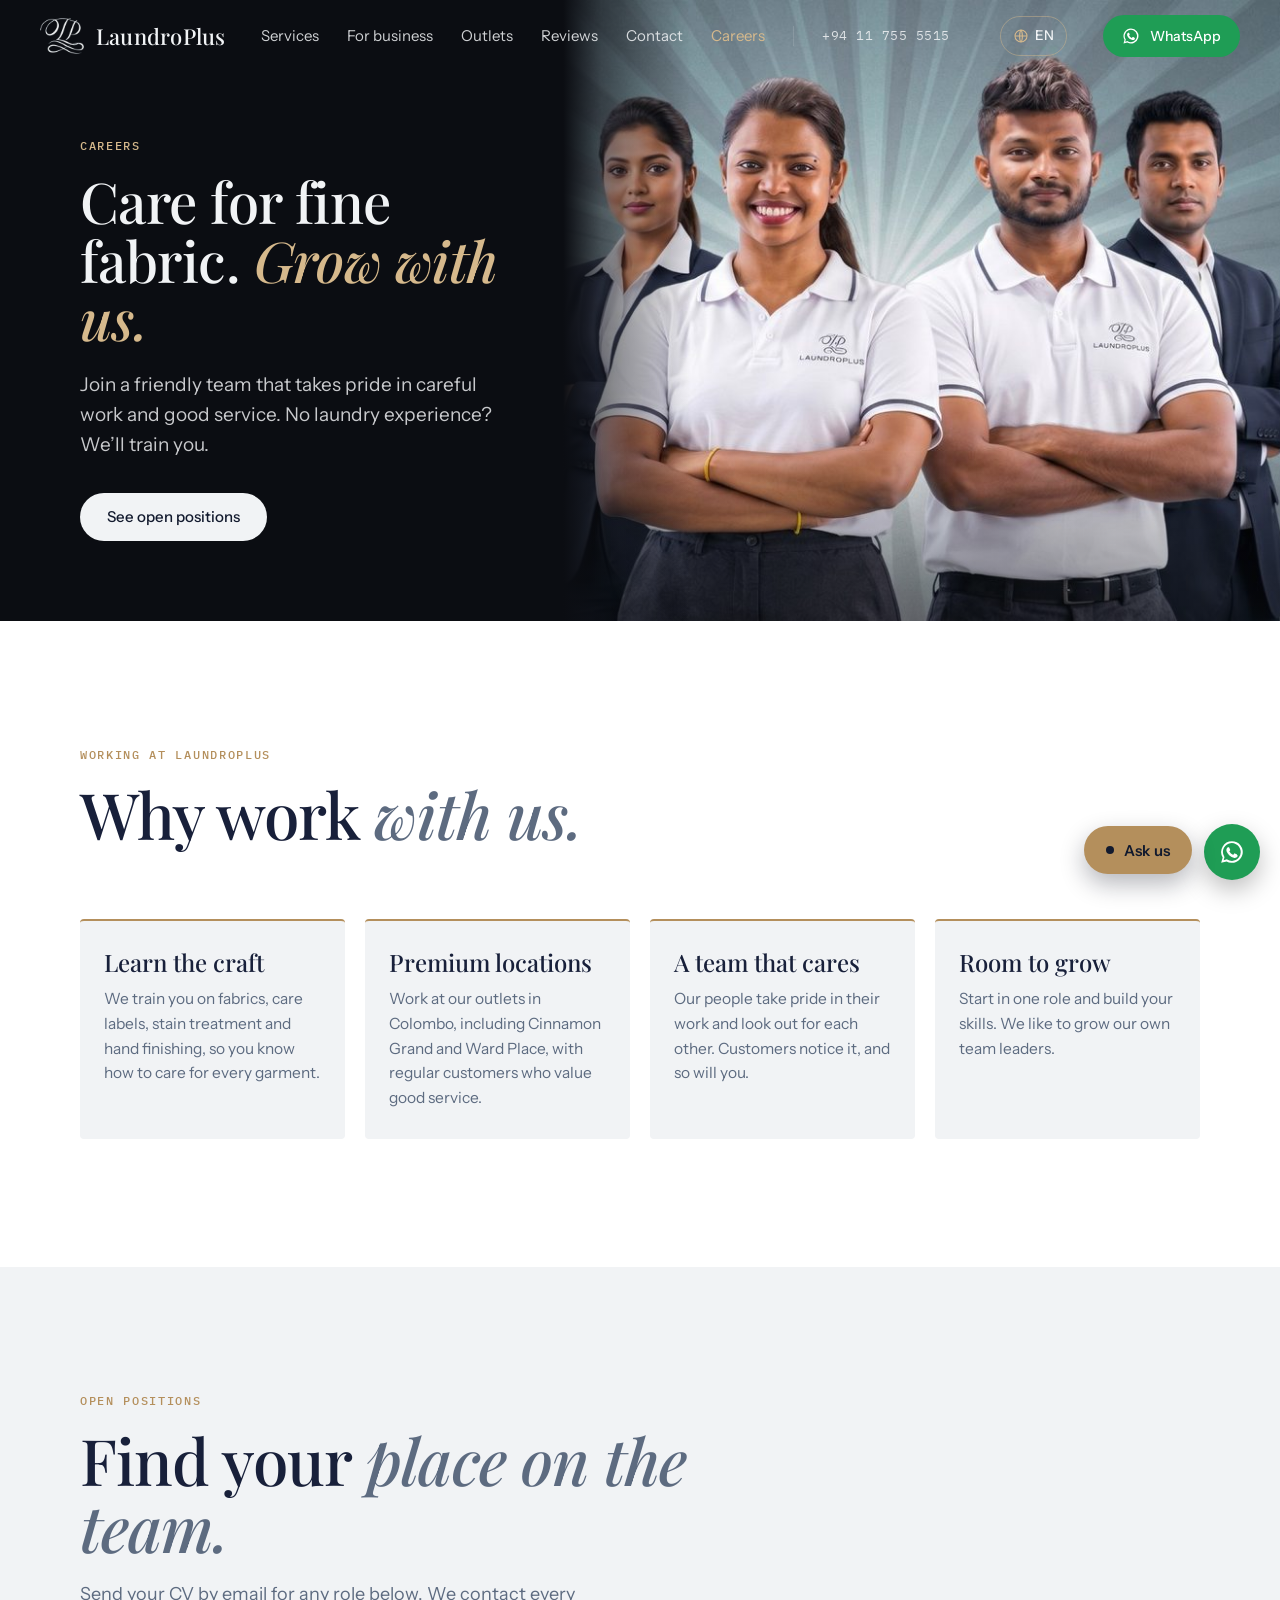
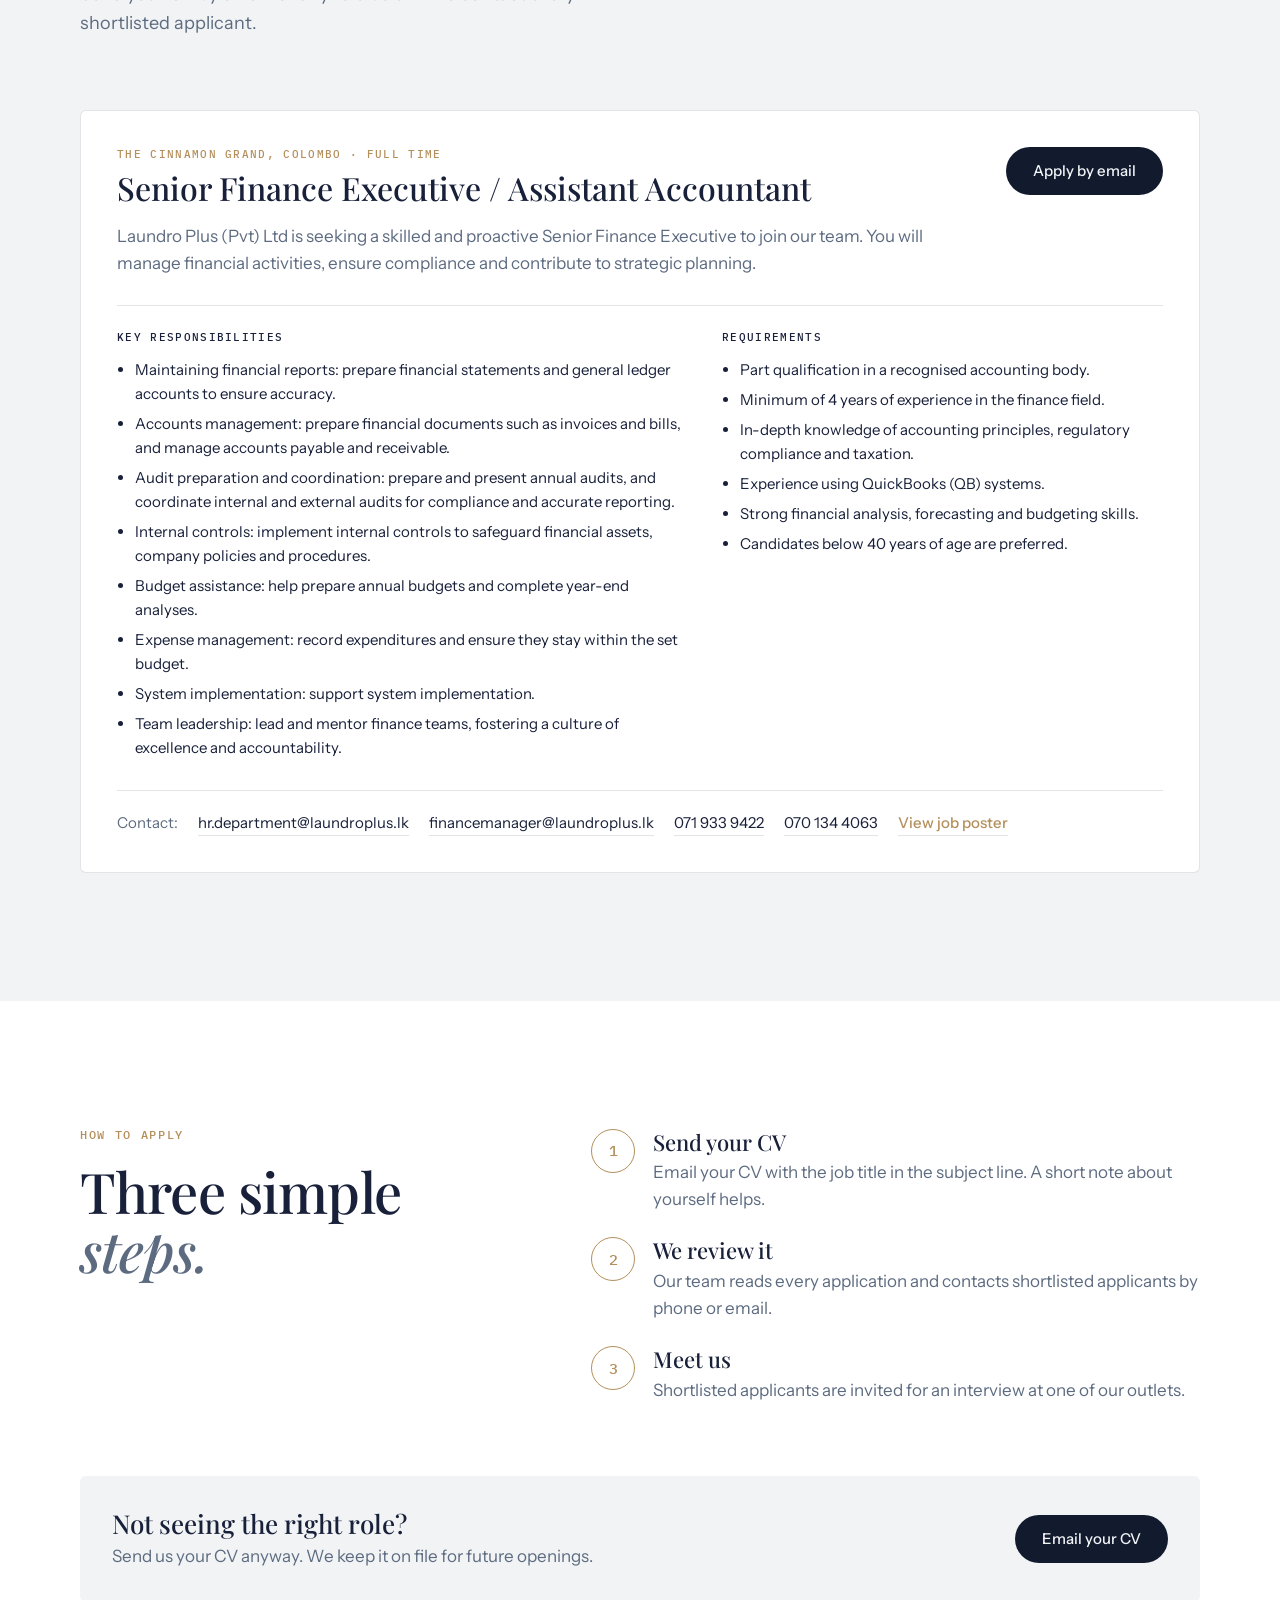
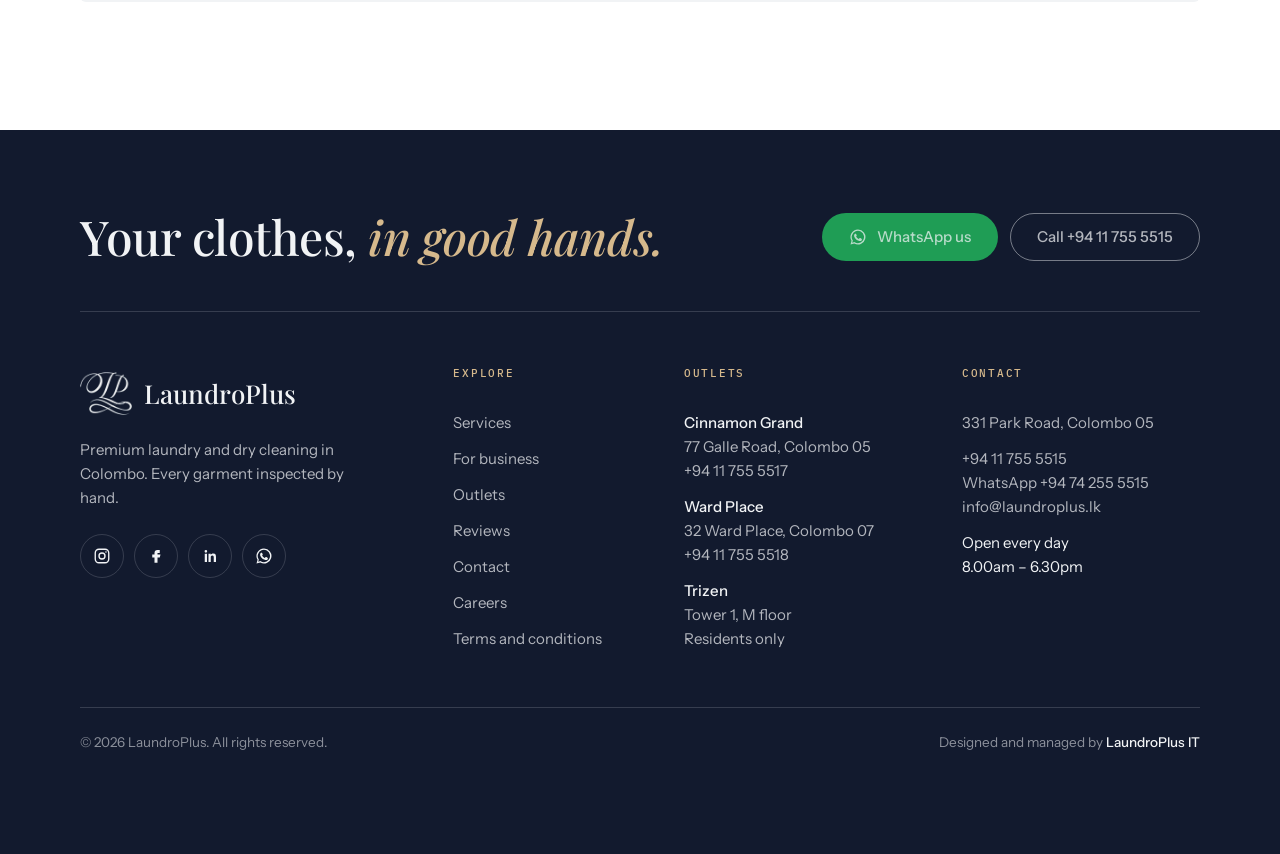
==== commit cf4b7f6f: "Rewrite site copy in plainer, more natural language Co-Authored-By: Claude Opus 5.5 <noreply@anthrop" ====
--- a/careers.html
+++ b/careers.html
@@ -4,7 +4,7 @@
 <meta charset="utf-8">
 <meta name="viewport" content="width=device-width, initial-scale=1">
 <title>Careers | LaundroPlus Colombo</title>
-<meta name="description" content="Work with LaundroPlus, a premium laundry and dry cleaning boutique in Colombo. See open positions and send your CV.">
+<meta name="description" content="Work with LaundroPlus, a premium laundry and dry cleaning service in Colombo. See open positions and send your CV.">
 <meta property="og:title" content="Careers at LaundroPlus">
 <meta property="og:description" content="Join the team behind every finish. Open positions at LaundroPlus outlets in Colombo.">
 <meta property="og:image" content="img/hero-lion.jpg">
@@ -13,7 +13,7 @@
 <link rel="preconnect" href="https://fonts.googleapis.com">
 <link rel="preconnect" href="https://fonts.gstatic.com" crossorigin>
 <link href="https://fonts.googleapis.com/css2?family=Playfair+Display:ital,wght@0,400..700;1,400..600&family=Instrument+Sans:wght@400;500;600&family=IBM+Plex+Mono:wght@400;500&display=swap" rel="stylesheet">
-<link rel="stylesheet" href="styles.css?v=202610211152">
+<link rel="stylesheet" href="styles.css?v=202610211226">
 <script>
   // Set motion flags before first paint so nothing flashes
   (function () {
@@ -78,7 +78,7 @@
     <div class="page-hero__content wrap">
       <p class="eyebrow" data-i18n="nav_careers">Careers</p>
       <h1 id="careers-title">Care for fine fabric. <em>Grow with us.</em></h1>
-      <p class="page-hero__lede">Join the team behind every finish. We look for people who take pride in the details, from a hotel towel to a silk saree.</p>
+      <p class="page-hero__lede">Join a friendly team that takes pride in careful work and good service. No laundry experience? We’ll train you.</p>
       <a class="btn btn--light" href="#openings">See open positions</a>
     </div>
   </section>
@@ -88,11 +88,11 @@
     <div class="wrap">
       <header class="section__head">
         <p class="eyebrow eyebrow--dark">Working at LaundroPlus</p>
-        <h2 id="perks-title">A craft, <em>not just a job.</em></h2>
+        <h2 id="perks-title">Why work <em>with us.</em></h2>
       </header>
       <div class="perks__grid">
         <article class="perk"><h3>Learn the craft</h3><p>We train you on fabrics, care labels, stain treatment and hand finishing, so you know how to care for every garment.</p></article>
-        <article class="perk"><h3>Premium locations</h3><p>Work at our boutiques in Colombo, including Cinnamon Grand and Ward Place, serving discerning customers every day.</p></article>
+        <article class="perk"><h3>Premium locations</h3><p>Work at our outlets in Colombo, including Cinnamon Grand and Ward Place, with regular customers who value good service.</p></article>
         <article class="perk"><h3>A team that cares</h3><p>Our people take pride in their work and look out for each other. Customers notice it, and so will you.</p></article>
         <article class="perk"><h3>Room to grow</h3><p>Start in one role and build your skills. We like to grow our own team leaders.</p></article>
       </div>
@@ -141,7 +141,7 @@
 <footer class="footer">
   <div class="wrap">
     <div class="footer__top">
-      <p class="footer__line" data-i18n="foot_line">Fine fabric deserves <em>fine care.</em></p>
+      <p class="footer__line" data-i18n="foot_line">Your clothes, <em>in good hands.</em></p>
       <div class="footer__cta">
         <a class="btn btn--wa" href="https://wa.me/94742555515" target="_blank" rel="noopener"><svg width="18" height="18" aria-hidden="true"><use href="#ic-wa"/></svg> <span data-i18n="foot_wa">WhatsApp us</span></a>
         <a class="btn btn--ghost" href="tel:+94117555515" data-i18n="foot_call">Call +94 11 755 5515</a>
@@ -323,10 +323,10 @@
   })();
 </script>
 
-<script src="i18n.js?v=202610211149"></script>
-<script src="script.js?v=202610211149"></script>
+<script src="i18n.js?v=202610211226"></script>
+<script src="script.js?v=202610211226"></script>
 <!-- Font switcher: loads only when previewing on this computer, never on the live website -->
 <script>if (location.hostname === 'localhost') { var s = document.createElement('script'); s.src = 'font-switcher.js'; document.body.appendChild(s); }</script>
-<script src="chat.js?v=202610211149" data-endpoint="https://laundroplus-agent.laundroplus-agent.workers.dev/chat"></script>
+<script src="chat.js?v=202610211226" data-endpoint="https://laundroplus-agent.laundroplus-agent.workers.dev/chat"></script>
 </body>
 </html>
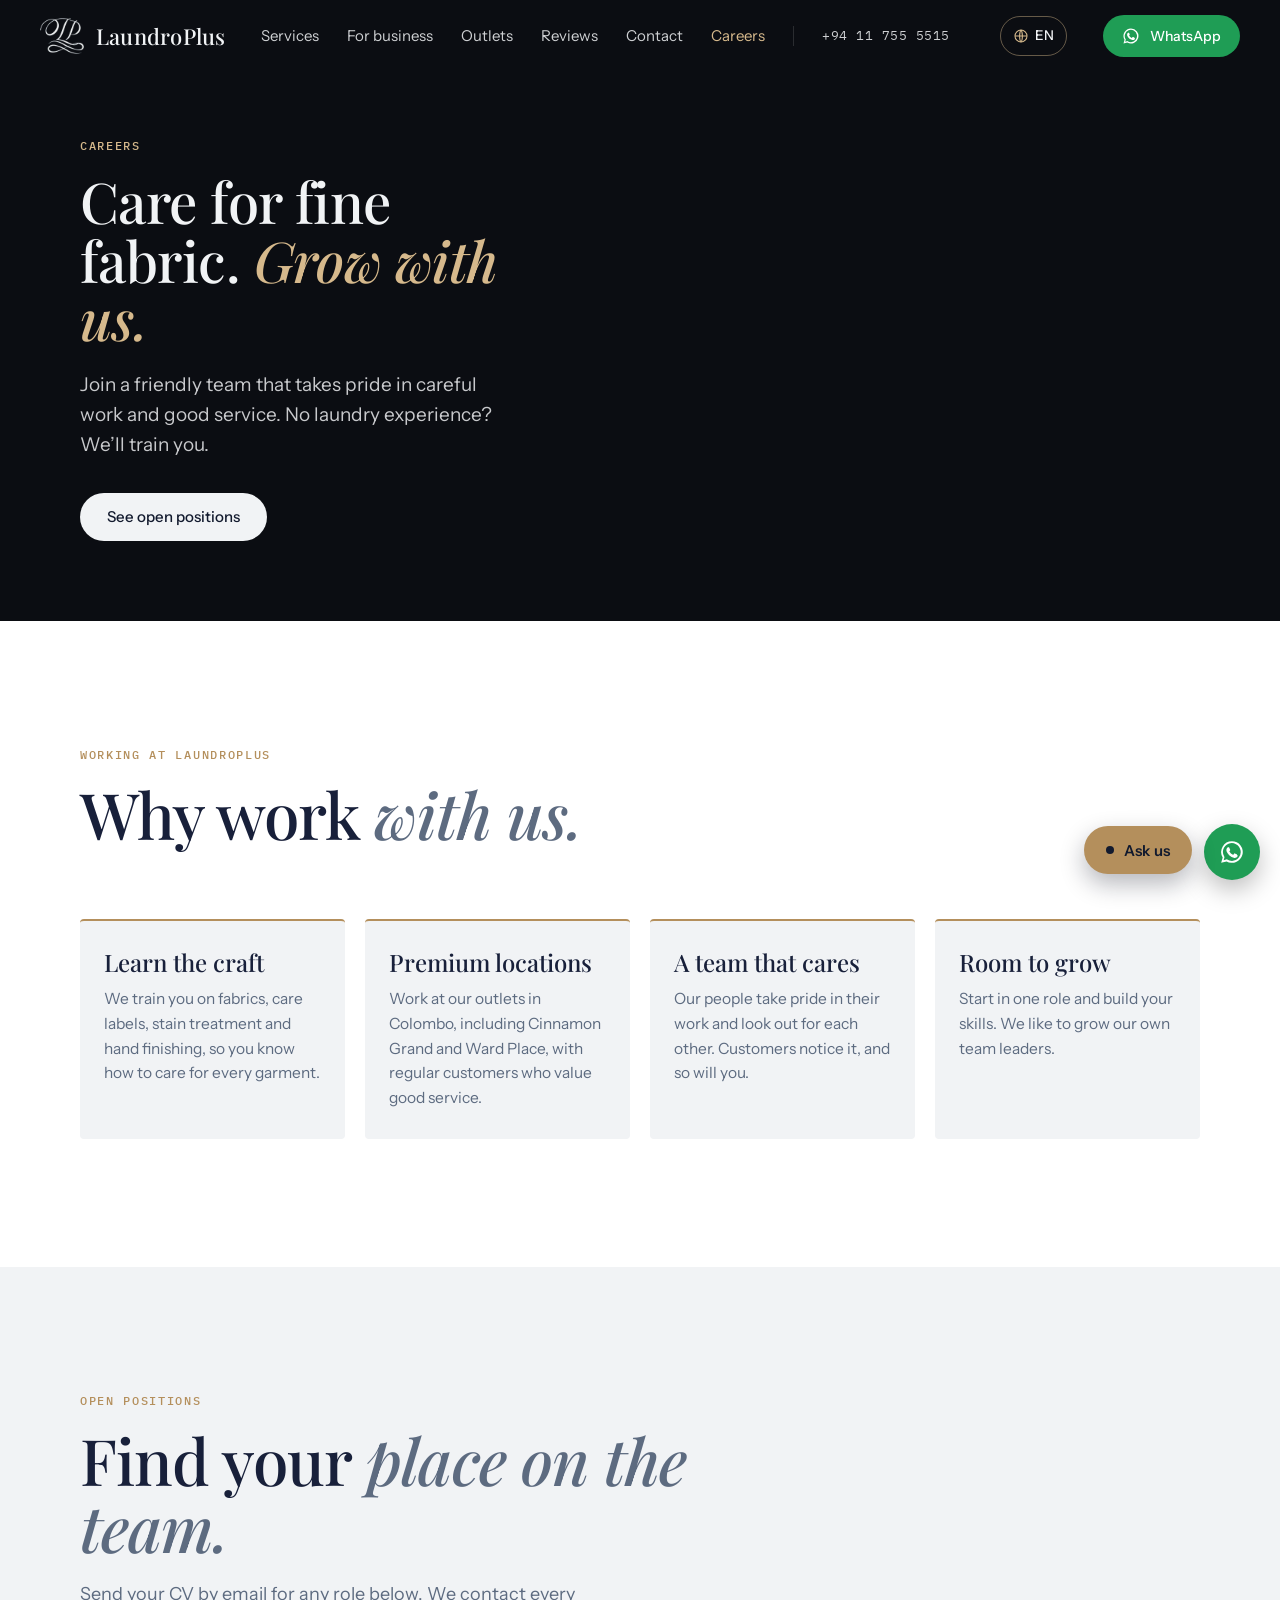
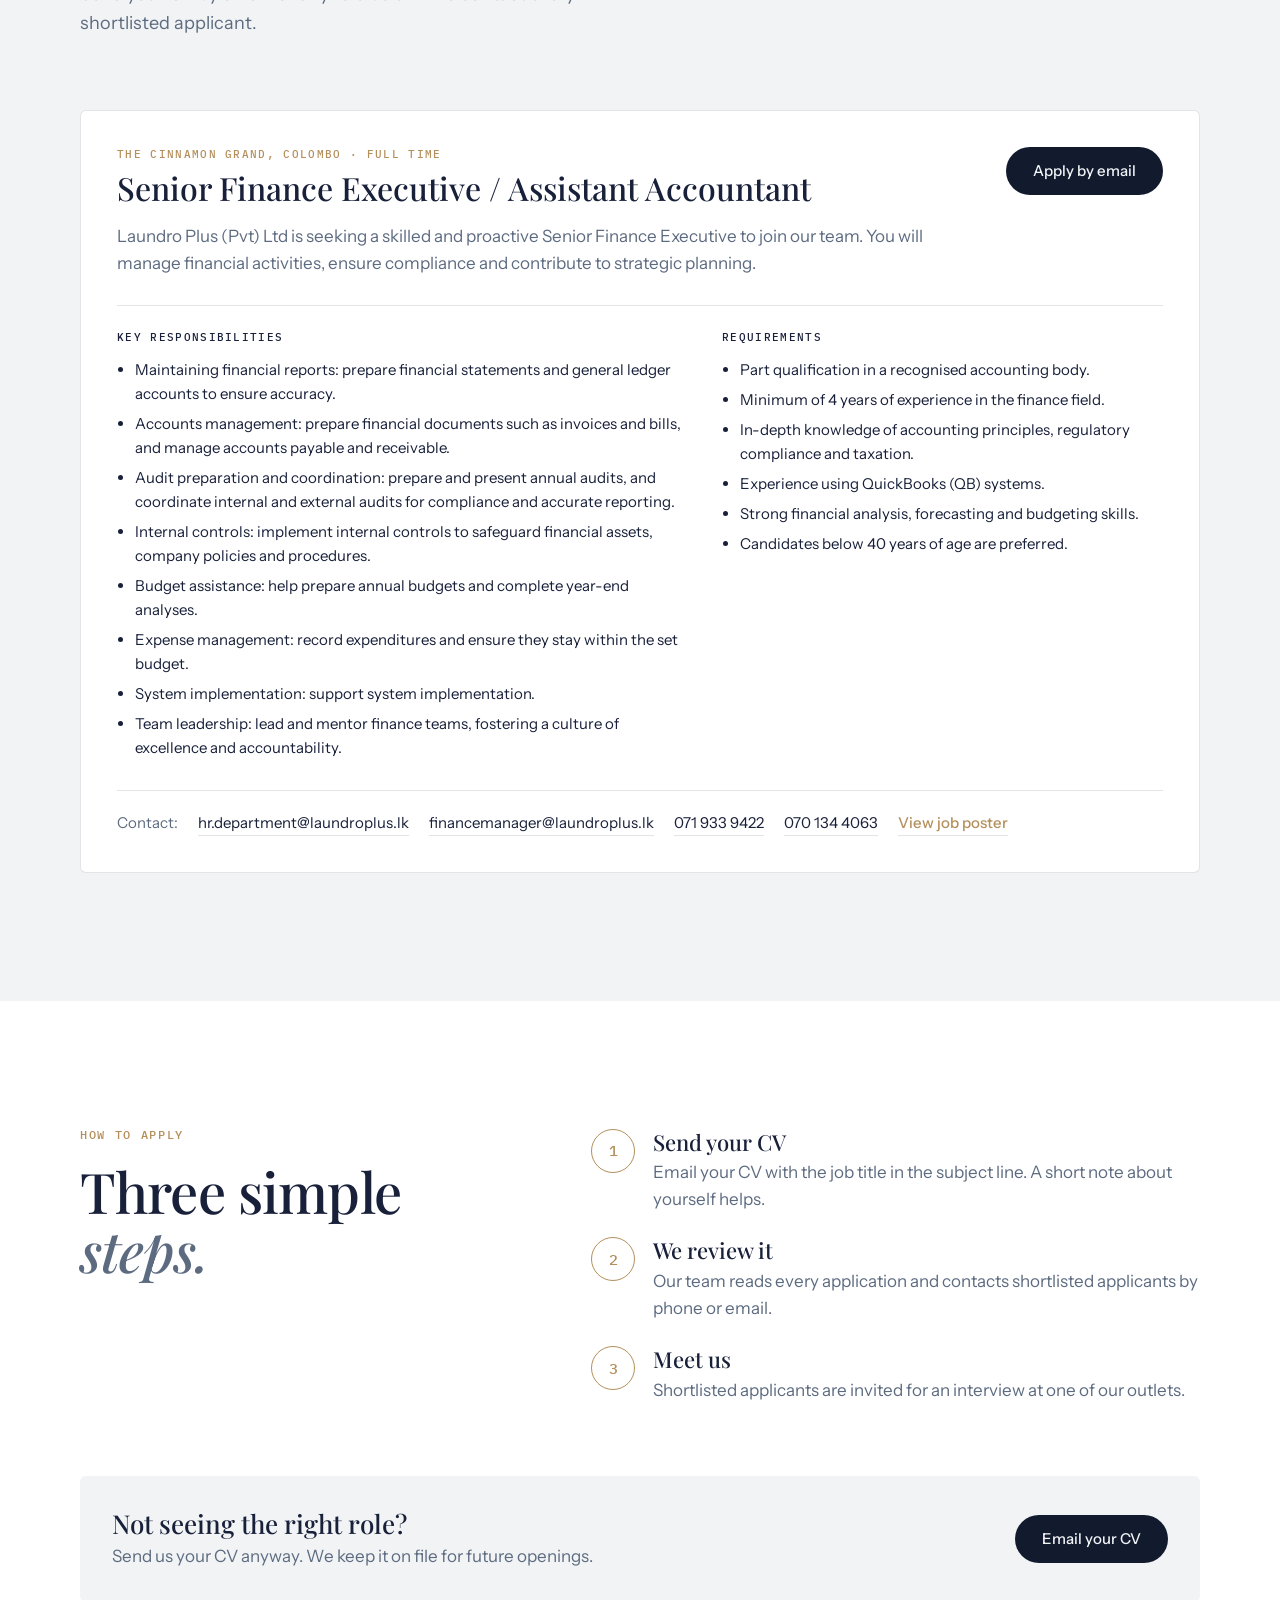
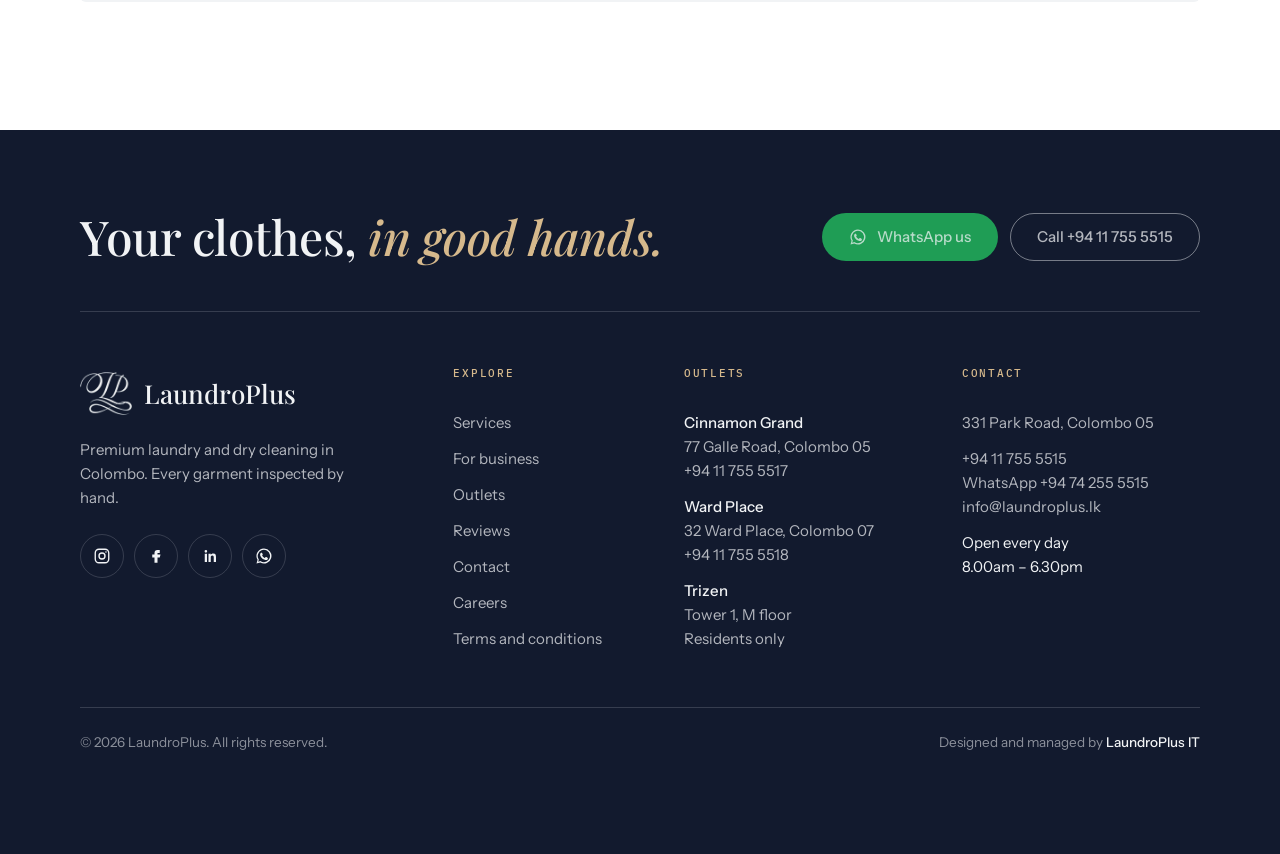
==== commit d9f0bb0b: "Add care label decoder to the home page Co-Authored-By: Claude Opus 5.5 <noreply@anthropic.com>" ====
--- a/careers.html
+++ b/careers.html
@@ -13,7 +13,7 @@
 <link rel="preconnect" href="https://fonts.googleapis.com">
 <link rel="preconnect" href="https://fonts.gstatic.com" crossorigin>
 <link href="https://fonts.googleapis.com/css2?family=Playfair+Display:ital,wght@0,400..700;1,400..600&family=Instrument+Sans:wght@400;500;600&family=IBM+Plex+Mono:wght@400;500&display=swap" rel="stylesheet">
-<link rel="stylesheet" href="styles.css?v=202610211226">
+<link rel="stylesheet" href="styles.css?v=202610211243">
 <script>
   // Set motion flags before first paint so nothing flashes
   (function () {
@@ -324,7 +324,7 @@
 </script>
 
 <script src="i18n.js?v=202610211226"></script>
-<script src="script.js?v=202610211226"></script>
+<script src="script.js?v=202610211243"></script>
 <!-- Font switcher: loads only when previewing on this computer, never on the live website -->
 <script>if (location.hostname === 'localhost') { var s = document.createElement('script'); s.src = 'font-switcher.js'; document.body.appendChild(s); }</script>
 <script src="chat.js?v=202610211226" data-endpoint="https://laundroplus-agent.laundroplus-agent.workers.dev/chat"></script>
--- a/styles.css
+++ b/styles.css
@@ -33,6 +33,7 @@
   font: 400 17px/1.6 var(--body);
   -webkit-font-smoothing: antialiased;
   overflow-x: hidden;
+  overflow-x: clip;
 }
 img { display: block; max-width: 100%; }
 a { color: inherit; }
@@ -848,6 +849,56 @@
   :lang(zh) .hero h1, :lang(ja) .hero h1 { font-size: clamp(32px, 9vw, 44px); }
 }
 
+/* ---------- Care label decoder ---------- */
+.labels { background: var(--white); }
+.labels__grid { display: grid; grid-template-columns: minmax(0, 1.25fr) minmax(0, 1fr); grid-template-areas: "head head" "picker detail"; gap: 0 clamp(32px, 5vw, 72px); align-items: start; }
+.labels__head { grid-area: head; }
+.labels__picker { grid-area: picker; display: grid; gap: 26px; }
+.labels__group-name { font: 500 11px/1 var(--mono); letter-spacing: .14em; text-transform: uppercase; color: var(--steam-dk); margin-bottom: 12px; }
+.labels__row { display: flex; flex-wrap: wrap; gap: 10px; }
+.label-chip { width: 68px; height: 68px; display: grid; place-items: center; padding: 0; border: 1px solid var(--line); border-radius: 14px; background: var(--linen); color: var(--ink); cursor: pointer; transition: border-color .25s, background .25s, color .25s, transform .25s var(--ease); }
+.label-chip:hover { border-color: var(--brass); transform: translateY(-2px); }
+.label-chip[aria-pressed="true"] { background: var(--midnight); border-color: var(--midnight); color: var(--brass-lt); }
+.label-chip__ic { width: 44px; height: 44px; }
+.labels__detail { grid-area: detail; position: sticky; top: 104px; background: var(--linen); border: 1px solid var(--line); border-radius: 18px; padding: clamp(24px, 3vw, 36px); }
+.labels__big { width: 96px; height: 96px; display: grid; place-items: center; border-radius: 22px; background: var(--midnight); color: var(--brass-lt); margin-bottom: 22px; }
+.labels__big-ic { width: 60px; height: 60px; }
+.labels__name { font: 500 clamp(24px, 2.6vw, 30px)/1.2 var(--display); margin-bottom: 10px; }
+.labels__means { color: var(--steam-dk); line-height: 1.6; }
+.labels__we { margin-top: 22px; padding-top: 18px; border-top: 1px solid var(--line); }
+.labels__we-head { font: 500 11px/1 var(--mono); letter-spacing: .14em; text-transform: uppercase; color: var(--brass); margin-bottom: 8px; }
+.labels__we p:last-child { line-height: 1.6; }
+.labels__ask { display: inline-block; margin-top: 20px; font-weight: 500; font-size: 15px; color: var(--midnight); text-decoration: underline; text-underline-offset: 4px; }
+.labels__ask:hover { color: var(--brass); }
+.labels__close, .labels__hint { display: none; }
+@media (max-width: 860px) {
+  .labels__grid { grid-template-columns: minmax(0, 1fr); grid-template-areas: "head" "picker"; gap: 24px; }
+  .labels__hint { display: flex; align-items: center; gap: 8px; margin-top: 14px; font-size: 14.5px; color: var(--brass); font-weight: 500; }
+  .label-chip { width: 58px; height: 58px; border-radius: 12px; }
+  .label-chip__ic { width: 40px; height: 40px; }
+  /* Phones: the answer slides up from the bottom, so the symbols stay where you are looking */
+  .labels__detail {
+    position: fixed; top: auto; left: 0; right: 0; bottom: 0; z-index: 80;
+    display: grid; grid-template-columns: 64px minmax(0, 1fr); column-gap: 14px;
+    max-height: 70svh; overflow-y: auto;
+    padding: 22px var(--gut) calc(22px + env(safe-area-inset-bottom));
+    border: 0; border-radius: 22px 22px 0 0; background: var(--white);
+    box-shadow: 0 -18px 50px rgba(11, 13, 18, .28);
+    transform: translateY(105%); visibility: hidden;
+    transition: transform .42s var(--ease), visibility 0s linear .42s;
+  }
+  .labels__detail.is-open { transform: none; visibility: visible; transition: transform .42s var(--ease), visibility 0s; }
+  .labels__detail::before { content: ""; position: absolute; top: 8px; left: 50%; width: 40px; height: 4px; margin-left: -20px; border-radius: 4px; background: var(--line); }
+  .labels__close { display: grid; place-items: center; position: absolute; top: 12px; right: 12px; width: 36px; height: 36px; border: 0; border-radius: 50%; background: var(--linen); color: var(--ink); font-size: 22px; line-height: 1; cursor: pointer; }
+  .labels__big { width: 64px; height: 64px; border-radius: 16px; margin: 0; grid-row: span 2; }
+  .labels__big-ic { width: 42px; height: 42px; }
+  .labels__name { font-size: 21px; align-self: end; margin: 0 40px 4px 0; }
+  .labels__means { grid-column: 2; font-size: 15px; }
+  .labels__we, .labels__ask { grid-column: 1 / -1; }
+  .labels__we { margin-top: 16px; padding-top: 14px; }
+  .labels__ask { margin-top: 14px; }
+}
+
 @media (prefers-reduced-motion: reduce) {
   .status::before { animation: none; }
   html { scroll-behavior: auto; }
